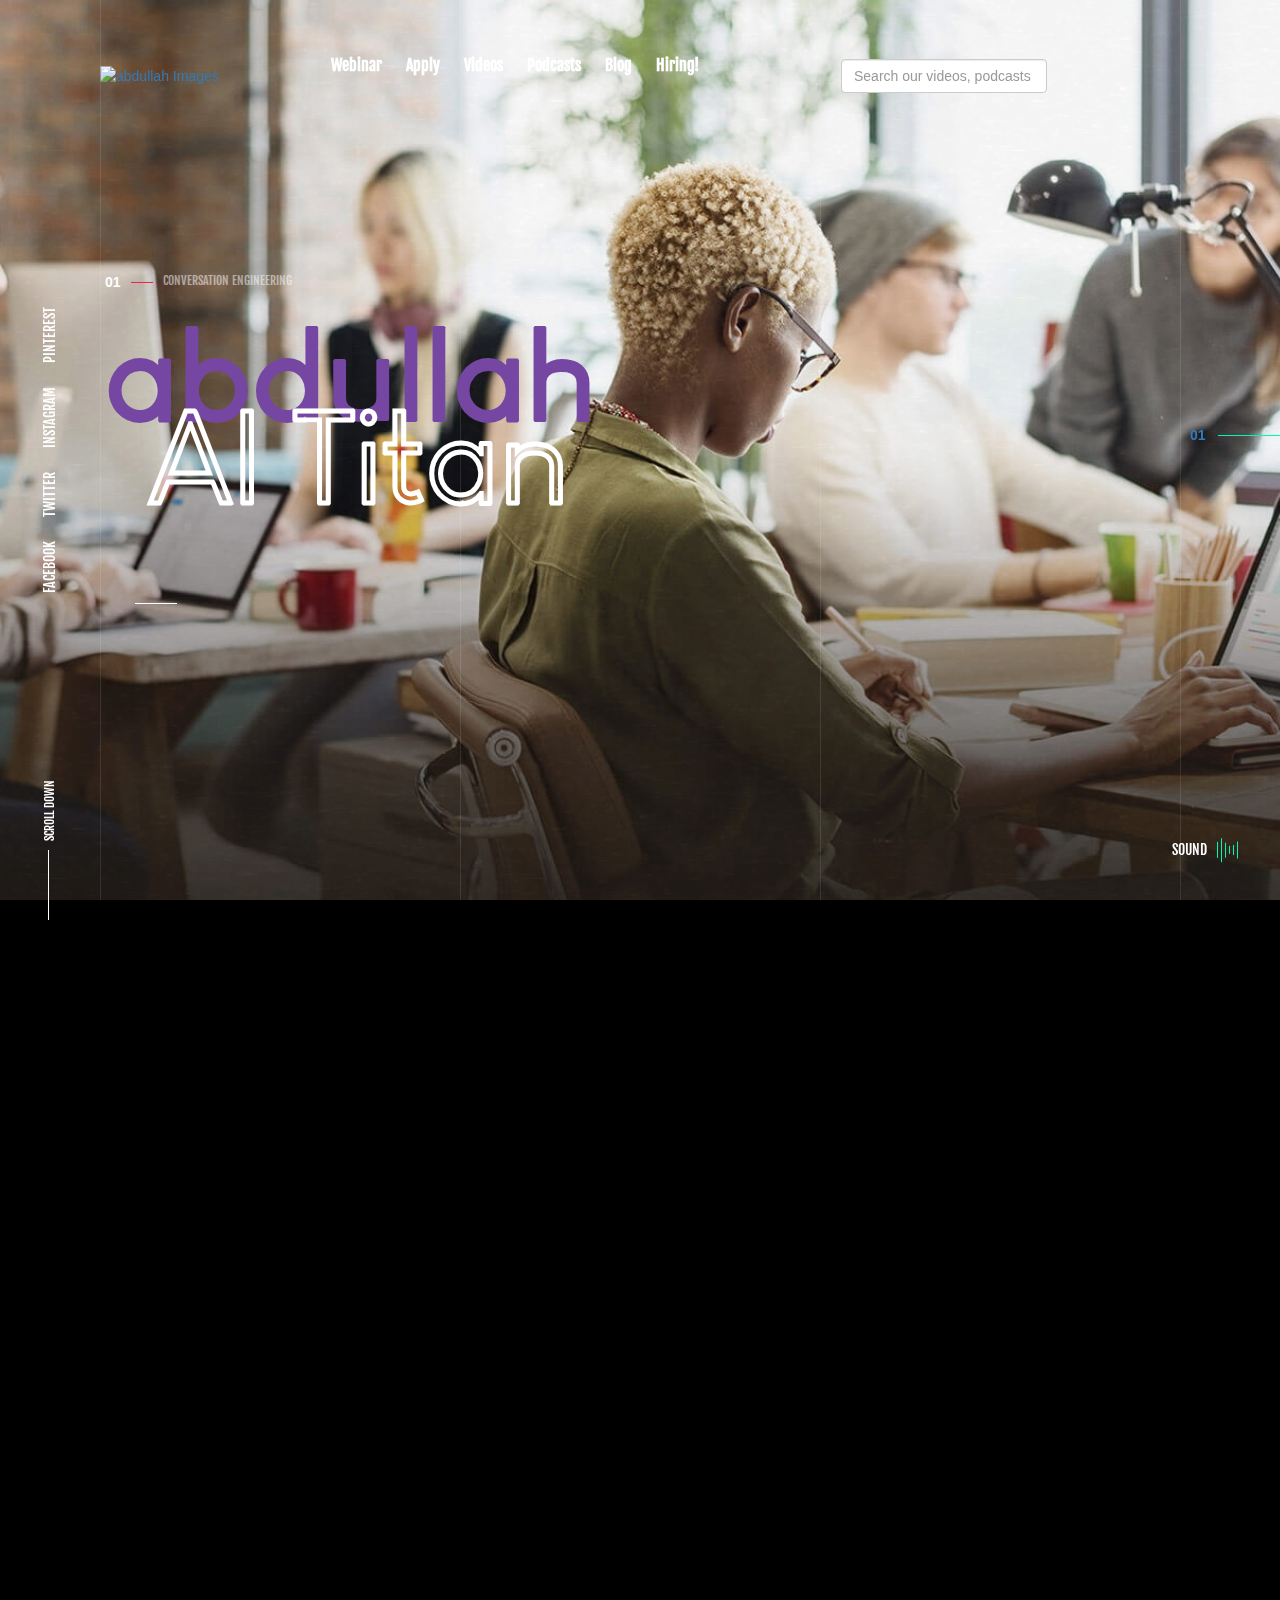
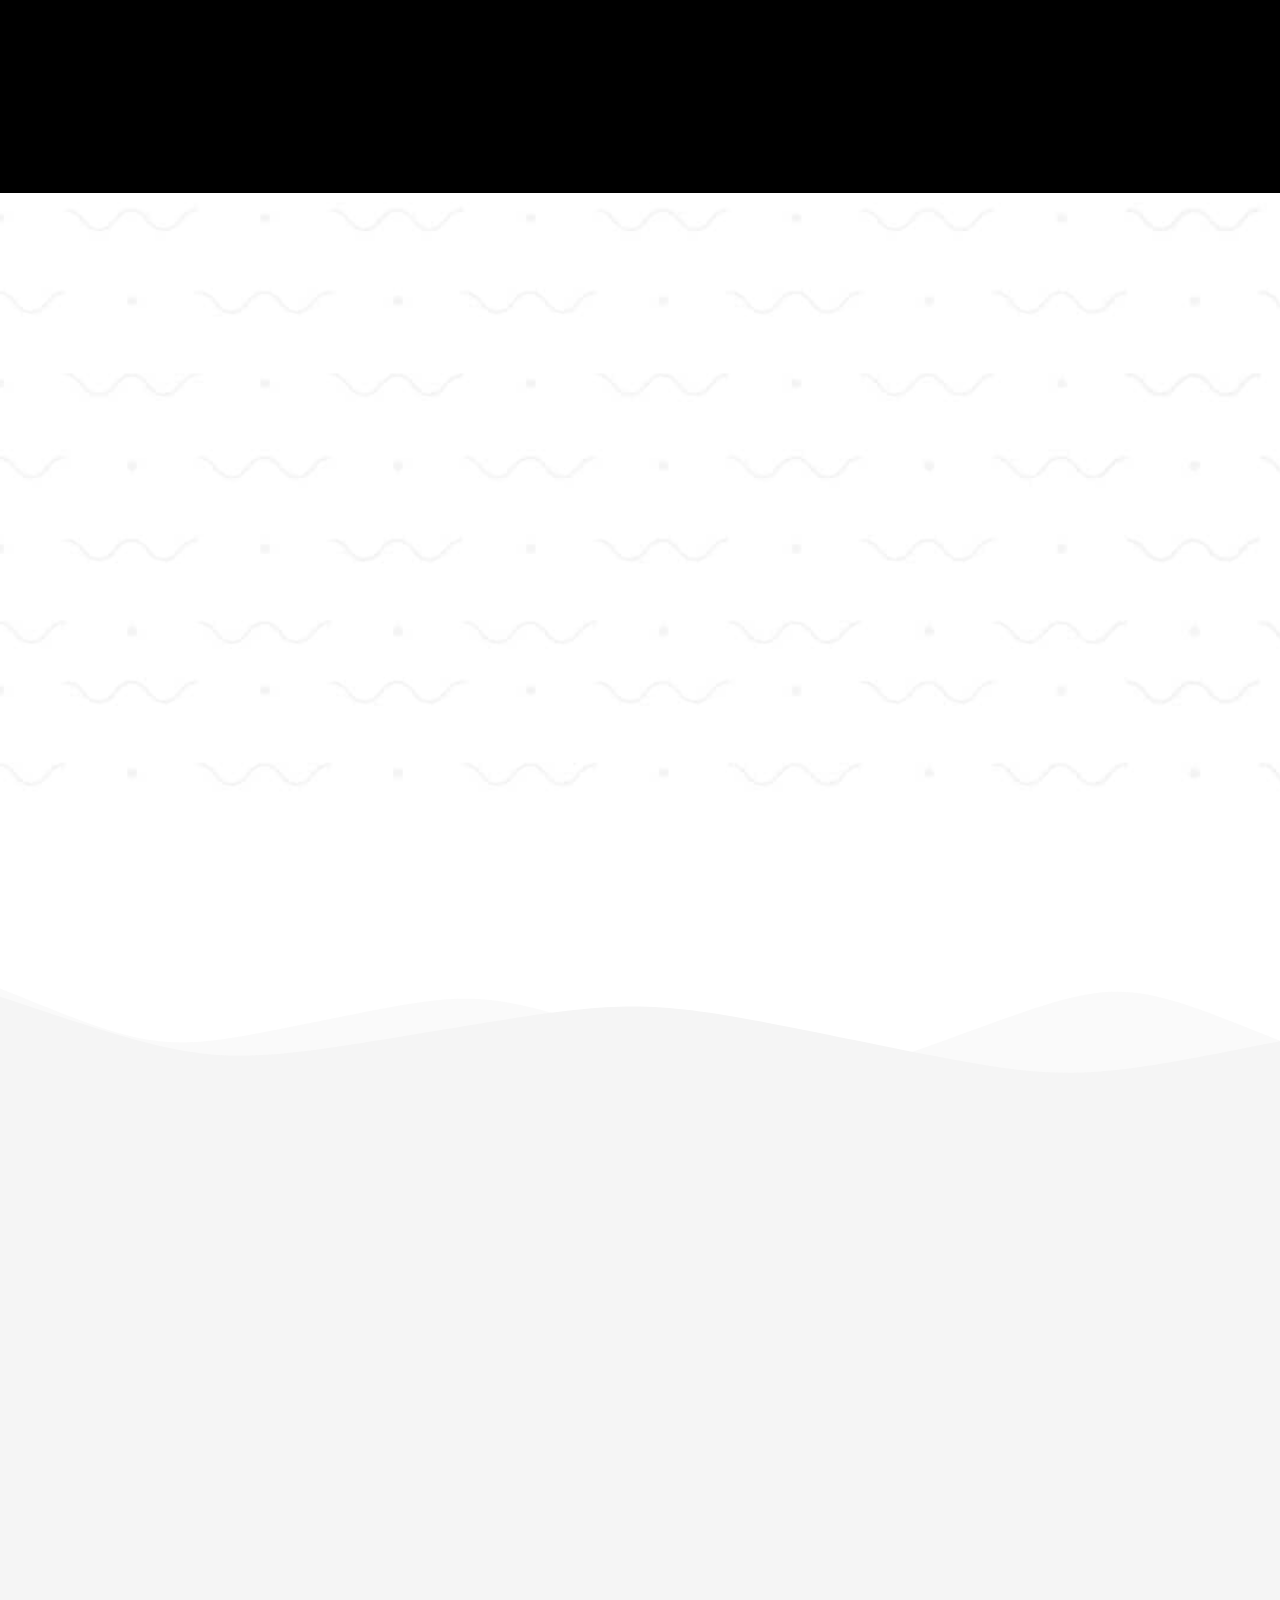
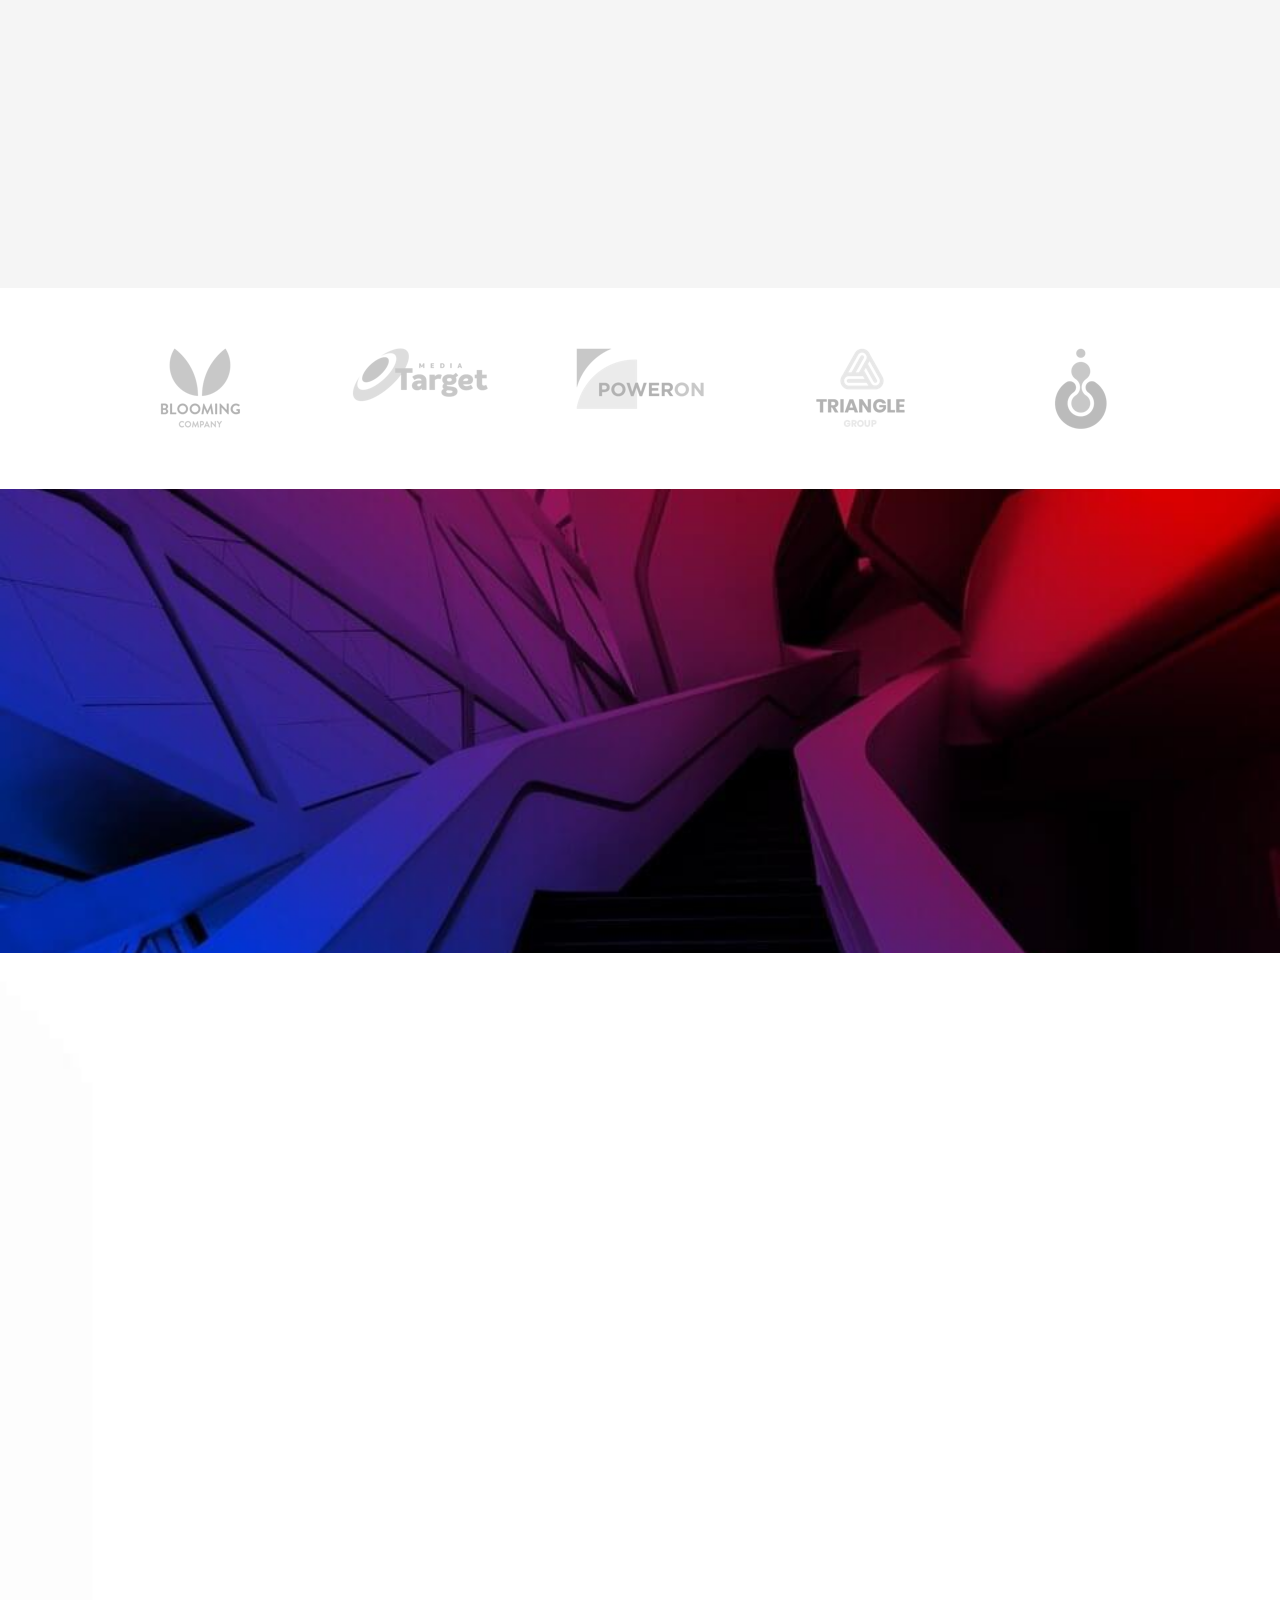
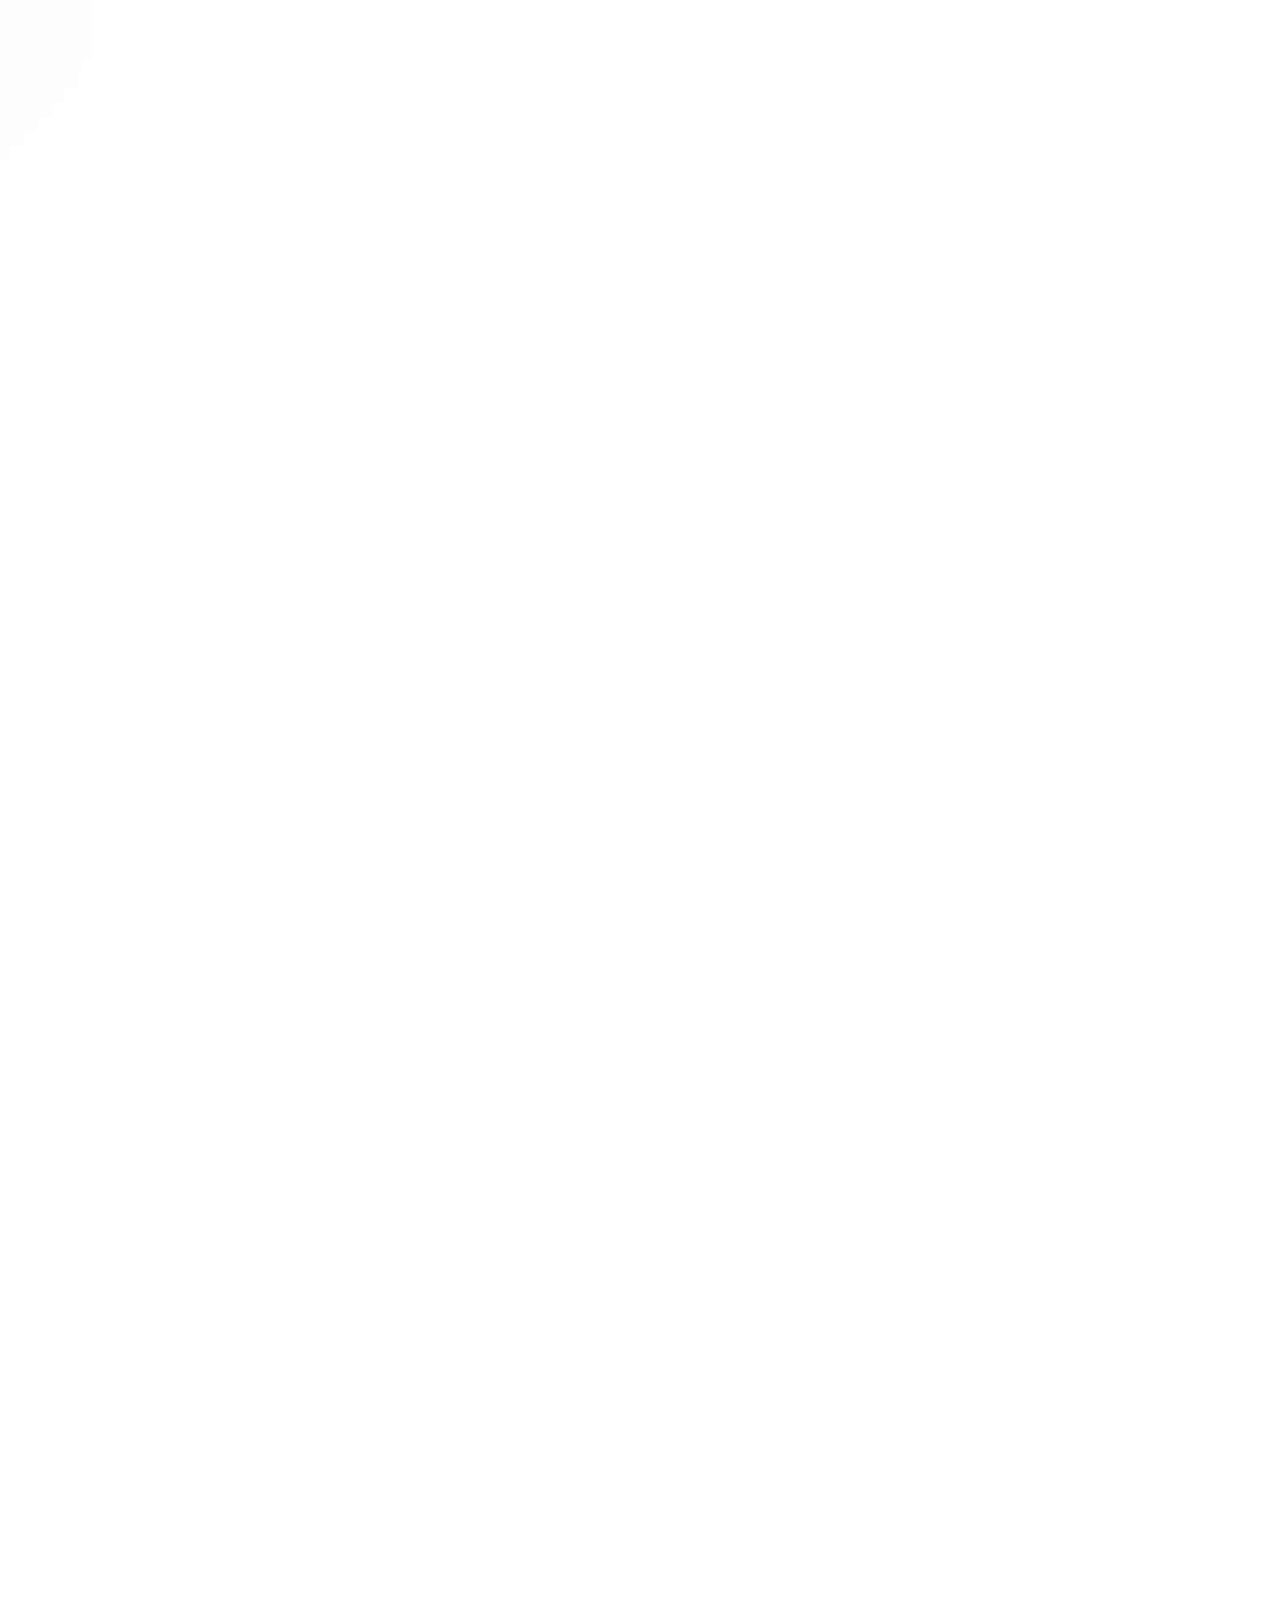
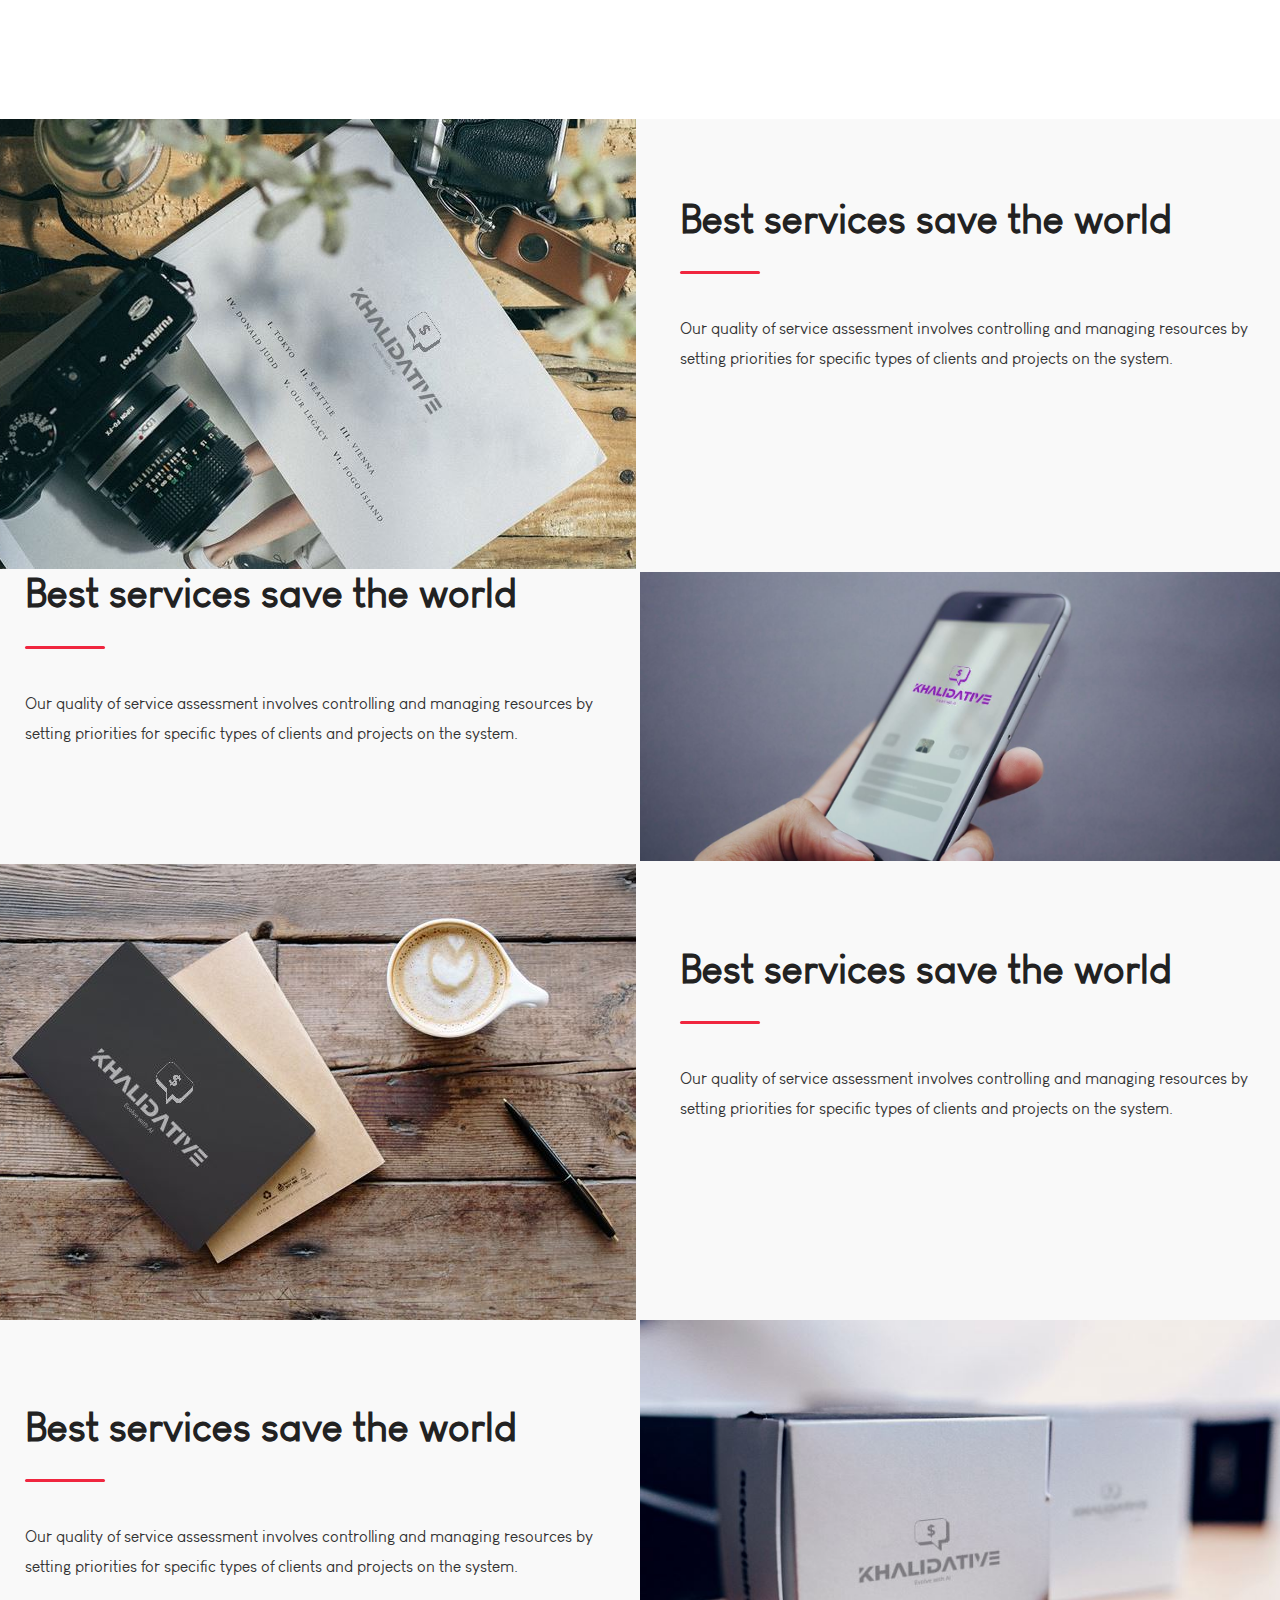
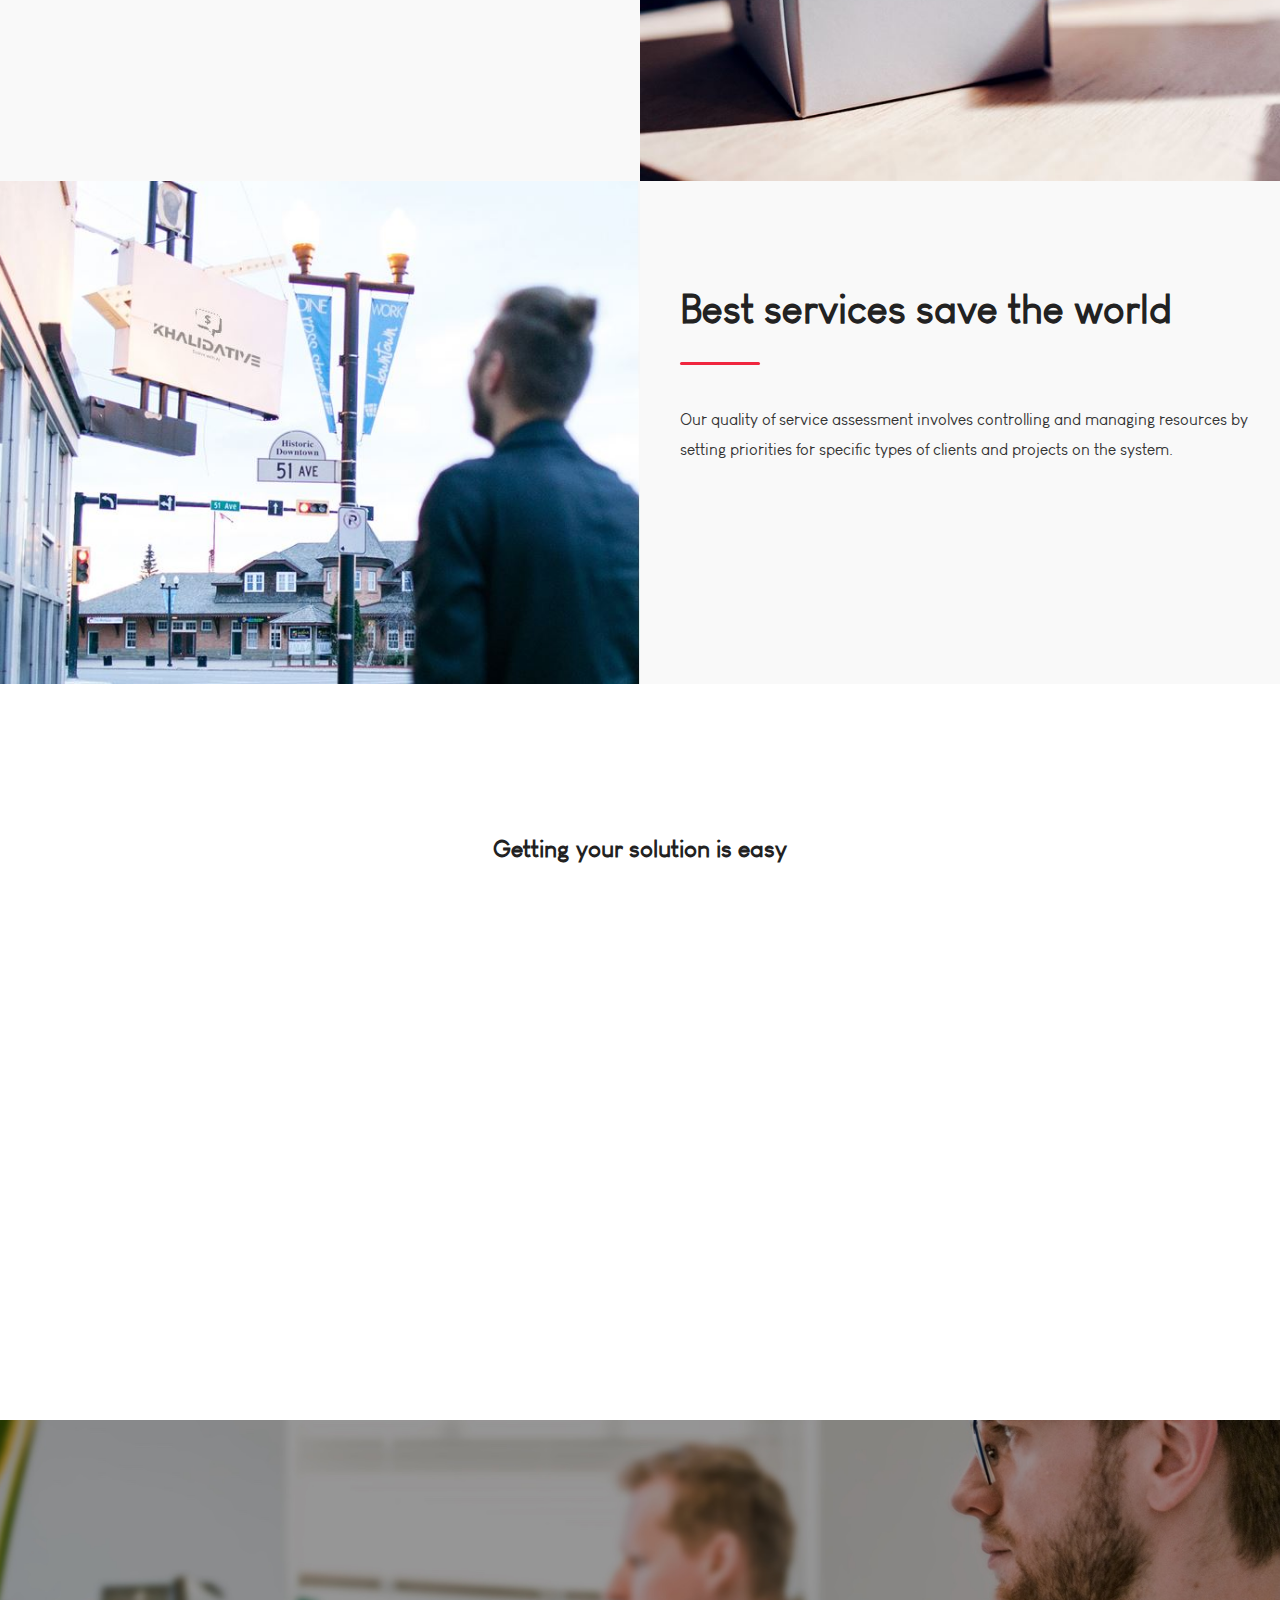
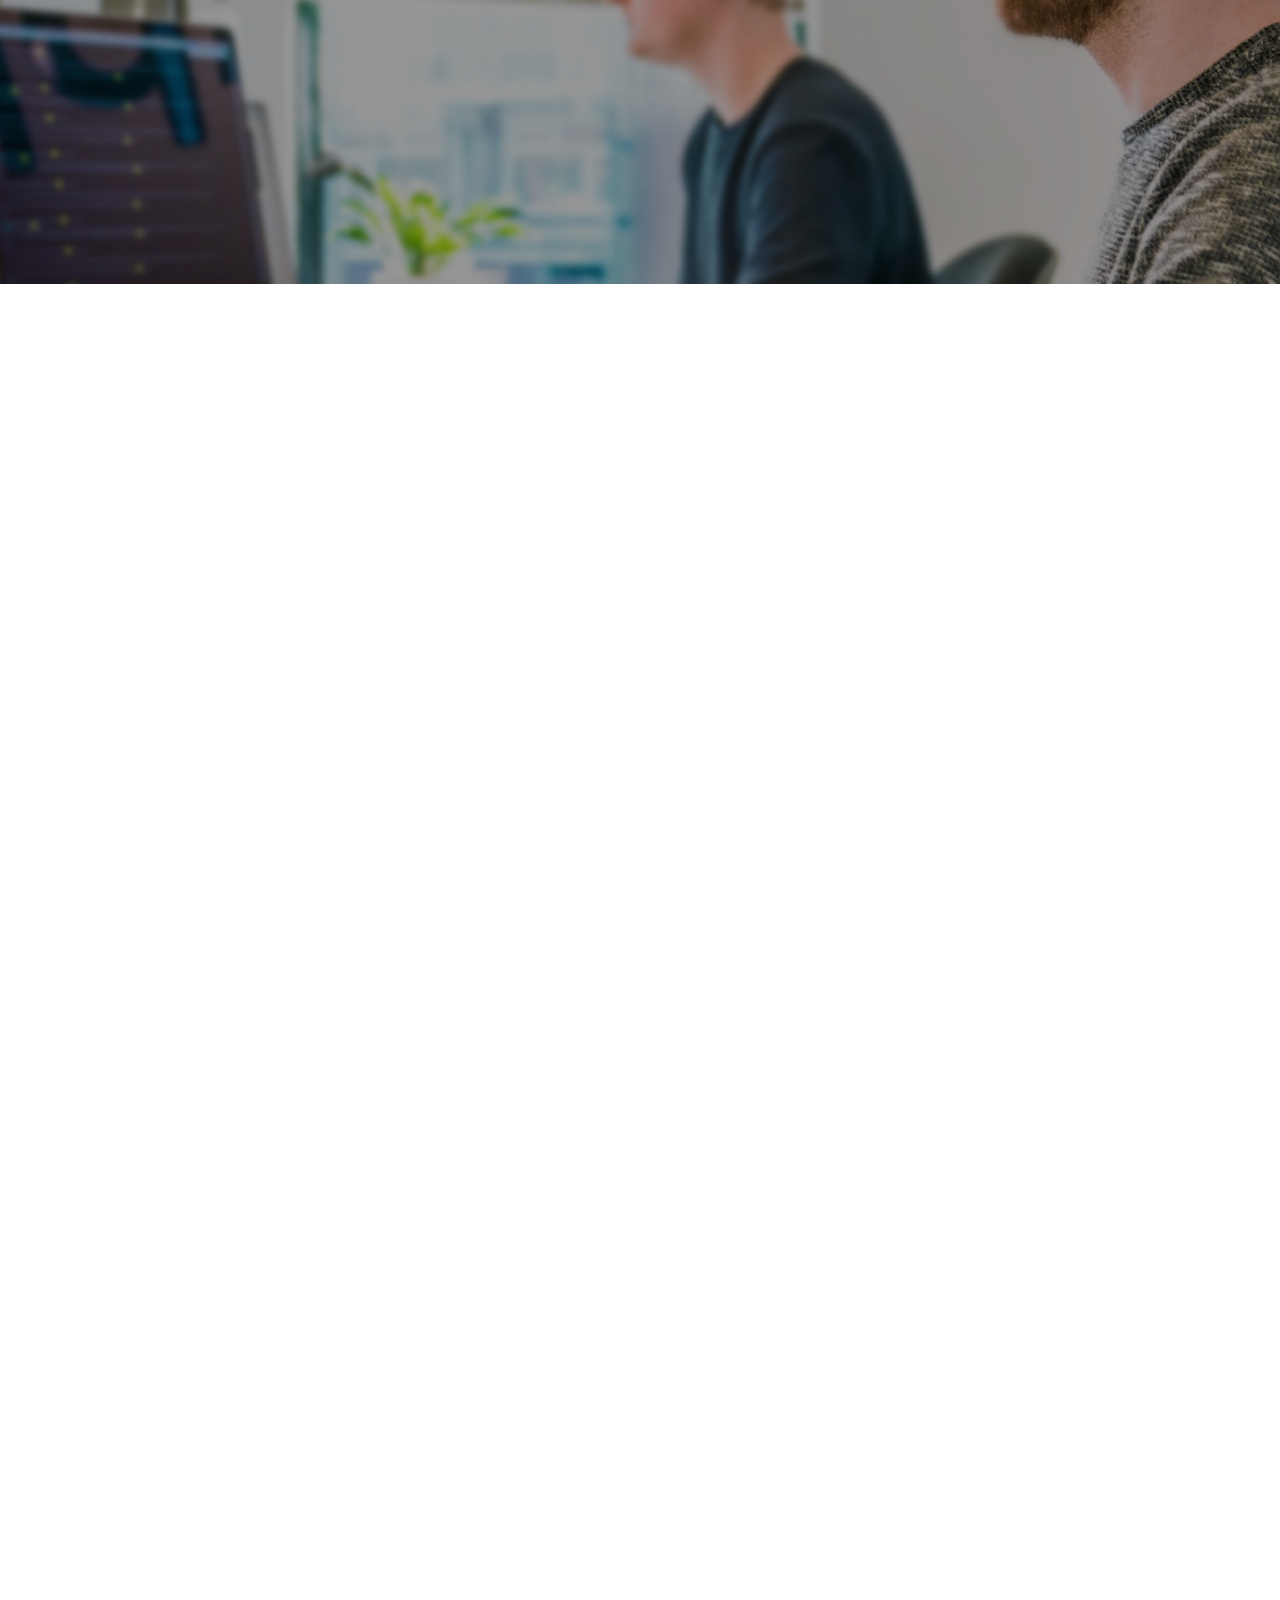
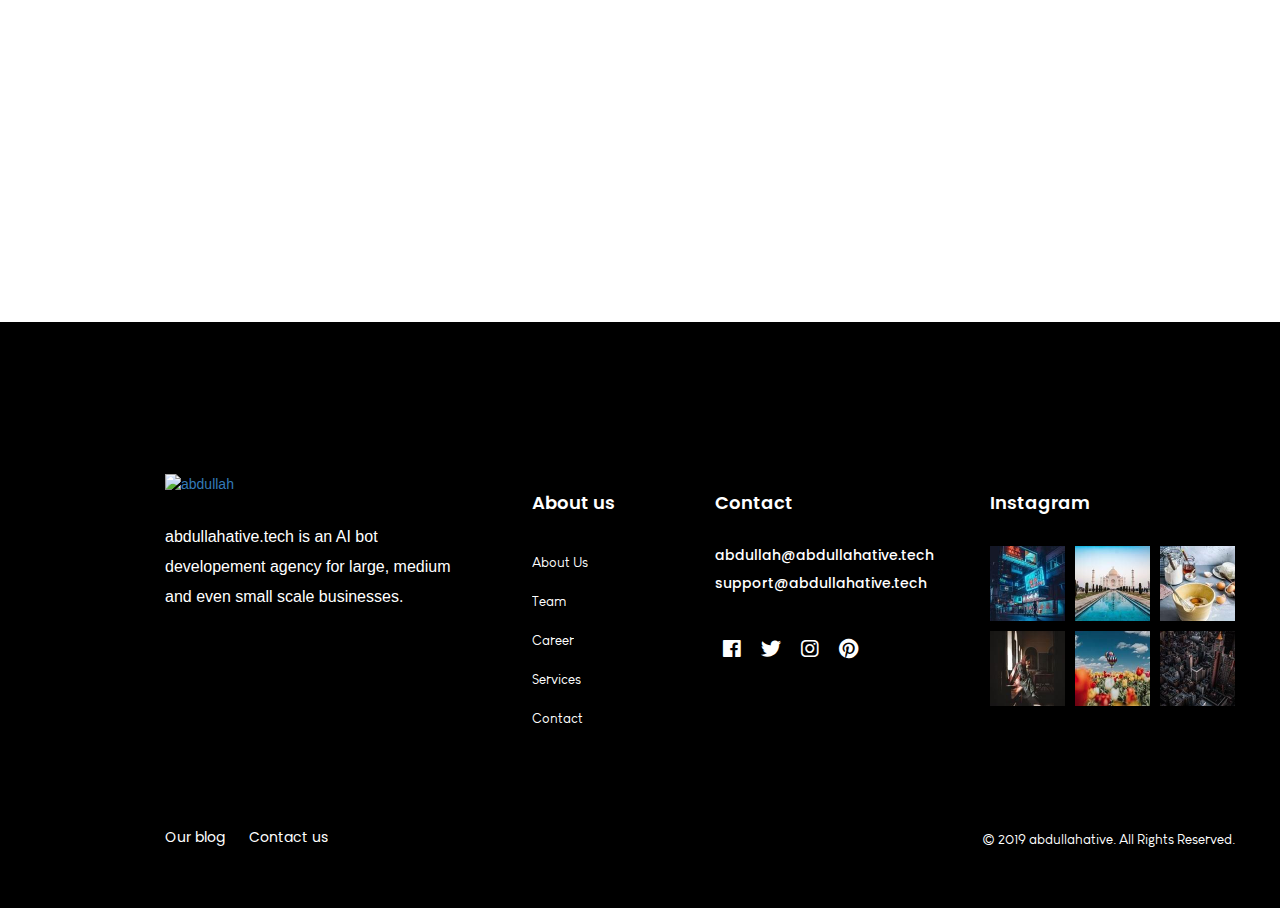
==== index.html @ 9401fe50 "initial push" ====
<!doctype html>
<html class="no-js" lang="zxx">

<head>
    <meta charset="utf-8">
    <meta http-equiv="x-ua-compatible" content="ie=edge">
    <title>abdullah | The AI Titan</title>
    <meta name="description" content="abdullah | The AI Titan">
    <meta name="viewport" content="width=device-width, initial-scale=1, shrink-to-fit=no">

<meta name="viewport" content="width=device-width, initial-scale=1, shrink-to-fit=no">
<meta name="format-detection" content="telephone=no">
<meta name="theme-color" content="#7647a2"/>
<meta name="HandheldFriendly" content="true" />
<meta name="author" content="abdullah">
<meta name="keywords" content="abdullahative, abdullahative.tech, tech, abdullah, abdullah mohamed, mohamed abdullah, chatbot, chat, bot, chatbot, AI, facebook messenger, messenger, works, showcase, portfolio, highlight, projects, modern, agency, digital">

<!-- SOCIAL MEDIA META -->
<meta property="og:description" content="abdullah | The AI Titan">
<meta property="og:image" content="../../www.abdullahative.tech/img/icons/.jpg">
<meta property="og:site_name" content="abdullahative">
<meta property="og:title" content="abdullahative">
<meta property="og:type" content="website">
<meta property="og:url" content="https://www.abdullahative.tech/index">

<!-- TWITTER META -->
<meta name="twitter:card" content="summary">
<meta name="twitter:site" content="@abdullahativeTECH">
<meta name="twitter:creator" content="@abdullahativeTECH">
<meta name="twitter:title" content="abdullahativeTECH">
<meta name="twitter:description" content="abdullah | The AI Titan">
<meta name="twitter:image" content="../../www.abdullahative.tech/img/icons/logo.jpg">


    <!-- Favicon -->
    <link rel="shortcut icon" href="img/favicon.ico" type="image/x-icon">
    <link rel="apple-touch-icon" href="img/icon.png">


    <!-- Plugins -->
    <link rel="stylesheet" href="css/bootstrap.min.css">
    <link rel="stylesheet" href="css/revoulation.css">
    <link rel="stylesheet" href="css/plugins.css">

    <!-- Style Css -->
    <link rel="stylesheet" href="style.css">

    <!-- brab CSS FILES -->
    <link rel="stylesheet" href="assets_b/css/swiper.min.css">
    <link rel="stylesheet" href="assets_b/css/bootstrap.min.css">
    <link rel="stylesheet" href="assets_b/css/style.css">

    <!-- Custom Styles -->
    <link rel="stylesheet" href="css/custom.css">


    <link rel="stylesheet" href="https://maxcdn.bootstrapcdn.com/bootstrap/3.3.5/css/bootstrap.min.css">
    <style>
      .algolia-autocomplete {
        width: 100%;
      }
      .algolia-autocomplete .aa-input, .algolia-autocomplete .aa-hint {
        width: 100%;
      }
      .algolia-autocomplete .aa-hint {
        color: #999;
      }
      .algolia-autocomplete .aa-dropdown-menu {
        width: 100%;
        background-color: #fff;
        border: 1px solid #999;
        border-top: none;
      }
      .algolia-autocomplete .aa-dropdown-menu .aa-suggestion {
        cursor: pointer;
        padding: 5px 4px;
      }
      .algolia-autocomplete .aa-dropdown-menu .aa-suggestion.aa-cursor {
        background-color: #B2D7FF;
      }
      .algolia-autocomplete .aa-dropdown-menu .aa-suggestion em {
        font-weight: bold;
        font-style: normal;
      }
    </style>



    <!-- Hotjar Tracking Code for www.abdullahative.tech -->
<script>
    (function(h,o,t,j,a,r){
        h.hj=h.hj||function(){(h.hj.q=h.hj.q||[]).push(arguments)};
        h._hjSettings={hjid:1574071,hjsv:6};
        a=o.getElementsByTagName('head')[0];
        r=o.createElement('script');r.async=1;
        r.src=t+h._hjSettings.hjid+j+h._hjSettings.hjsv;
        a.appendChild(r);
    })(window,document,'https://static.hotjar.com/c/hotjar-','.js?sv=');
</script>
<!-- Start of Async ProveSource Code --><script>!function(o,i){window.provesrc&&window.console&&console.error&&console.error("ProveSource is included twice in this page."),provesrc=window.provesrc={dq:[],display:function(o,i){this.dq.push({n:o,g:i})}},o._provesrcAsyncInit=function(){provesrc.init({apiKey:"eyJhbGciOiJIUzI1NiIsInR5cCI6IkpXVCJ9.eyJhY2NvdW50SWQiOiI1ZGNmYzhiOGE0ZjdhZjMyYjc4NWViOWIiLCJpYXQiOjE1NzM4OTg0MjR9.JYXn0EoH3TKWwBCKSjVxBrHHjdSQNdpdtG1ptXSeEy4",v:"0.0.3"})};var r=i.createElement("script");r.type="text/javascript",r.async=!0,r["ch"+"ar"+"set"]="UTF-8",r.src="https://cdn.provesrc.com/provesrc.js";var e=i.getElementsByTagName("script")[0];e.parentNode.insertBefore(r,e)}(window,document);</script><!-- End of Async ProveSource Code -->

<script type="text/javascript" src="https://cdn.weglot.com/weglot.min.js"></script>
<script>
    Weglot.initialize({
        api_key: 'wg_e1dce128e0594bcd7edf800dcff63fc95'
    });
</script>

</head>

<body class="template-color-1 template-font-2">
    <!--[if lte IE 9]>
    <p class="browserupgrade">You are using an <strong>outdated</strong> browser. Please <a href="https://browsehappy.com/">upgrade your browser</a> to improve your experience and security.</p>
  <![endif]-->

    <!-- Add your site or application content here -->
   <!-- Load Facebook SDK for JavaScript -->
   <div id="fb-root"></div>
   <script>
     window.fbAsyncInit = function() {
       FB.init({
         xfbml            : true,
         version          : 'v4.0'
       });
     };

     (function(d, s, id) {
     var js, fjs = d.getElementsByTagName(s)[0];
     if (d.getElementById(id)) return;
     js = d.createElement(s); js.id = id;
     js.src = 'https://connect.facebook.net/en_US/sdk/xfbml.customerchat.js';
     fjs.parentNode.insertBefore(js, fjs);
   }(document, 'script', 'facebook-jssdk'));</script>

   <!-- Your customer chat code -->
   <div class="fb-customerchat"
     attribution=setup_tool
     page_id="107133470708326"
theme_color="#7646ff"
logged_in_greeting="Are you looking at me?"
logged_out_greeting="Are you looking at me?">
   </div>





    <div class="transition-overlay">
        <div class="layer"></div>
        <div class="layer"></div>
        <div class="layer"></div>
        <div class="layer"></div>
</div>
      <!-- end transition-overlay -->

      <!-- <audio autoplay loop>
        <source src="assets_b/audio/audio.mp3" type="audio/mpeg">
    </audio>  -->



      <div  id="hamburger-menu"> </div>

      <header class="br_header header-default header-transparent pt--15 light-logo--version haeder-fixed-width headroom--sticky header-mega-menu clearfix">
        <div class="container-fluid">
            <div class="row">
                <div class="col-12">
                    <div class="header__wrapper mr--0">
                        <!-- Header Left -->
                        <div class="header-left flex-20">
                            <div class="logo">
                                <a href="index.html">
                                    <img src="img/logo/logo2" alt="abdullah Images">
                                </a>
                            </div>
                        </div>

                        <!-- Mainmenu Wrap -->
                        <div class="header-flex-right flex-80">
                            <div class="mainmenu-wrapper have-not-flex d-none d-lg-block">
                                <nav class="page_nav">
                                    <ul class="mainmenu">

                                        <li class="lavel-1  slide--megamenu"><a href="#"><span>Webinar</span></a>
                                        </li>

                                        <li class="lavel-1  slide-dropdown"><a href="https://abdullah929415.typeform.com/to/IvYqsD"><span>Apply</span></a>
                                        </li>

                                        <li class="lavel-1  slide--megamenu"><a href="#"><span>Videos</span></a>
                                        </li>

                                        <li class="lavel-1  slide--megamenu"><a href="https://blog.abdullahative.tech"><span>Podcasts</span></a>
                                        </li>

                                        <li class="lavel-1  slide--megamenu"><a href="https://blog.abdullahative.tech"><span>Blog</span></a>
                                        </li>

                                        <li class="lavel-1  slide--megamenu"><a href="http://abdullahative.team"><span>Hiring!</span></a>
                                        </li>

                                    </ul>
                                </nav>
                            </div>

                        </div>
                        <div class="container">
                            <div class="row">
                              <div class="col-sm-6 col-sm-offset-3">
                                <form action="#" class="form">
                                  <input class="form-control" id="search-input" name="contacts" type="text" placeholder='Search our videos, podcasts and blogs' />
                                </form>
                              </div>
                            </div>
                          </div>

                          <script src="https://cdn.jsdelivr.net/algoliasearch/3/algoliasearch.min.js"></script>
                          <script src="https://cdn.jsdelivr.net/autocomplete.js/0/autocomplete.min.js"></script>
                          <script>
                            var client = algoliasearch('9LQPDPETI5', '8af0f565e12dbb883d5c5b8eb6ed1a2a');
                            var index = client.initIndex('blog_NAME');
                            autocomplete('#search-input', { hint: false }, [
                              {
                                source: autocomplete.sources.hits(index, { hitsPerPage: 10 }),
                                displayKey: 'name',
                                templates: {
                                  suggestion: function(suggestion) {
                                    return suggestion._highlightResult.post_title.value;
                                  }
                                }
                              }
                            ]).on('autocomplete:selected', function(event, suggestion, dataset, context) {

                        // Change the page, for example, on other events
                        window.location.assign(suggestion.url);
                      });
                          </script>

                    <!-- Start Hamberger -->
                    <!-- <div class="manu-hamber popup-mobile-click d-block d-lg-none light-version d-block d-xl-none">
                        <div>
                            <i></i>
                        </div>
                    </div> -->
                    <!-- End Hamberger -->
                    </div>
                </div>
            </div>

        </div>
    </header>


      <header class="header">

        <aside class="left-side">
          <ul>
            <li><a href="https://www.facebook.com/abdullabahaudeen/">FACEBOOK</a></li>
            <li><a href="https://twitter.com/abdullahativeTECH/">TWITTER</a></li>
            <li><a href="https://www.instagram.com/a_bdullah_official_/">INSTAGRAM</a></li>
            <li><a href="https://pinterest.com/abdullahativeTECH/">PINTEREST</a></li>
          </ul>
        </aside>
        <!-- end left-side -->
        <div class="scroll-down"><small>SCROLL DOWN</small><span></span></div>
        <!-- end scroll-down -->
        <div class="sound"> <span> SOUND </span>
          <div class="equalizer">
            <div class="holder"> <span></span> <span></span> <span></span> <span></span><span></span><span></span> </div>

          </div>
        </div>
        <div class="swiper-slider">
          <div class="swiper-wrapper">
            <div class="swiper-slide" data-tilt data-tilt-max="5" data-tilt-speed="500" data-tilt-perspective="1500">
              <div class="slide-inner bg-image" data-background="img/revoulation/slider-home-business-slide-01-bg.jpg">
                <div class="container">
                  <div class="tagline"><span>01</span>
                    <h6>Conversation Engineering</h6>
                  </div>
                  <!-- end tagline -->
                  <h1>abdullah<br>
                    <span>AI Titan</span></h1>
                  <div class="slide-btn"> <a href="#">
                    <div class="lines"> <span></span> <span></span> </div>
                    <!-- end lines -->
                    <svg version="1.1" xmlns="http://www.w3.org/2000/svg" xmlns:xlink="http://www.w3.org/1999/xlink" x="0px" y="0px"
               viewBox="0 0 104 104" enable-background="new 0 0 104 104" xml:space="preserve">
                      <circle class="video-play-circle" fill="none" stroke="#fff" stroke-width="2" stroke-miterlimit="1" cx="52" cy="52" r="50"/>
                    </svg>

                  <!-- end slide-btn -->
                </div>
                <!-- end container -->
              </div>
              <!-- end slide-inner -->
            </div>
            <!-- end swiper-slide -->
            <div class="swiper-slide" data-tilt data-tilt-max="5" data-tilt-speed="500" data-tilt-perspective="1500">
              <div class="slide-inner bg-image" data-background="img/revoulation/slider-business-slide-02-bg.jpg">
                <div class="container">
                  <div class="tagline"><span>02</span>
                    <h6>Conversation Automation</h6>
                  </div>
                  <!-- end tagline -->
                  <h1>abdullah<br>
                    <span>AI Titan</span></h1>
                  <div class="slide-btn"> <a href="#">
                    <div class="lines"> <span></span> <span></span> </div>
                    <!-- end lines -->
                    <svg version="1.1" xmlns="http://www.w3.org/2000/svg" xmlns:xlink="http://www.w3.org/1999/xlink" x="0px" y="0px"
               viewBox="0 0 104 104" enable-background="new 0 0 104 104" xml:space="preserve">
                      <circle class="video-play-circle" fill="none" stroke="#fff" stroke-width="2" stroke-miterlimit="1" cx="52" cy="52" r="50"/>
                    </svg>
                    <b></b> </a> </div>
                  <!-- end slide-btn -->
                </div>
                <!-- end container -->
              </div>
              <!-- end slide-inner -->
            </div>
            <!-- end swiper-slide -->
            <div class="swiper-slide" data-tilt data-tilt-max="5" data-tilt-speed="500" data-tilt-perspective="1500">
              <div class="slide-inner bg-image" data-background="img/revoulation/slider-business-slide-03-bg.jpg">
                <div class="container">
                  <div class="tagline"><span>03</span>
                    <h6>Live Automated chats</h6>
                  </div>
                  <!-- end tagline -->
                  <h1>abdullah<br>
                    <span>AI Titan</span></h1>
                  <div class="slide-btn"> <a href="#">
                    <div class="lines"> <span></span> <span></span> </div>
                    <!-- end lines -->
                    <svg version="1.1" xmlns="http://www.w3.org/2000/svg" xmlns:xlink="http://www.w3.org/1999/xlink" x="0px" y="0px"
               viewBox="0 0 104 104" enable-background="new 0 0 104 104" xml:space="preserve">
                      <circle class="video-play-circle" fill="none" stroke="#fff" stroke-width="2" stroke-miterlimit="1" cx="52" cy="52" r="50"/>
                    </svg>

                  <!-- end slide-btn -->
                </div>
                <!-- end container -->
              </div>
              <!-- end slide-inner -->
            </div>
            <!-- end swiper-slide -->
          </div>
          <!-- end swiper-wrapper -->
          <div class="swiper-pagination"></div>
          <!-- end swiper-pagination -->
          <div class="swiper-fraction"></div>
          <!-- end swiper-fraction -->
        </div>
        <!-- end swiper-slider -->
      </header>
      <!-- end header -->



        <!-- Page Conttent -->
        <main class="page-content">
            <!-- Start Home Service Area -->
            <div class="home-service-area bg_color--18 pt_sm--80 pt_md--80">
                <div class="container">
                    <div class="row align-items-end">
                        <div class="col-lg-4 col-md-6 col-12">
                            <div class="service-thumbnail space_dec--110 space_dec--none wow move-up">
                                <img class="w-100" src="img/danlok.png" alt="Multipurpose">
                            </div>
                        </div>
                        <div class="col-lg-6 offset-lg-1 col-md-6 col-12 mt_sm--40">
                            <div class="home-service-inner">
                                <div class="content">
                                    <h3 class="heading heading-h3 text-white wow move-up">Dan lok</h3>
                                    <h6 class="heading heading-h3 text-white wow move-up">Millionaire mentor, serial entrepreneur, Ted-ex speaker</h6>
                                    <div class="desc mt--20 wow move-up">
                                        <p class="bk_pra font-18 line-height-1-87 text-white">"With the rise in chatbots and AI-led applications
                                            and assistants, we as consumers are experiencing a level of
                                            service never experienced before.It’s a convenience for both consumers and businesses as a way to provide
                                            around-the-clock engagement on websites or applications." </p>
                                    </div>
                                    <div class="home-service-btn mt--60 wow move-up">
                                        <a class="brook-btn bk-btn-theme btn-sd-size btn-rounded space-between" href="https://www.danlok.com">Visit Website</a>
                                    </div>
                                </div>
                            </div>
                        </div>
                    </div>
                </div>
            </div>

            <div class="home-service-area bg_color--18 pt_sm--80 pt_md--80">
                <div class="container">
                    <div class="row align-items-end">
                        <div class="col-lg-6 offset-lg-1 col-md-6 col-12 mt_sm--40">
                            <div class="home-service-inner">
                                <div class="content">
                                    <h3 class="heading heading-h3 text-white wow move-up">Neil Patel</h3>
                                    <h6 class="heading heading-h3 text-white wow move-up">co-founder of Crazy Egg, Hello Bar and KISSmetrics</h6>
                                    <div class="desc mt--20 wow move-up">
                                        <p class="bk_pra font-18 line-height-1-87 text-white">"People are responding to Facebook Messenger messages in record-high numbers. I know for a fact that you can get 88% open rates on your Facebook Messenger bot campaigns.
                                            .I’ve seen the proof, and I’m a believer"</p>
                                    </div>
                                    <div class="home-service-btn mt--60 wow move-up">
                                        <a class="brook-btn bk-btn-theme btn-sd-size btn-rounded space-between" href="https://www.neilpatel.com">Visit Website</a>
                                    </div>
                                </div>
                            </div>
                        </div>
                        <div class="col-lg-4 col-md-6 col-12">
                            <div class="service-thumbnail space_dec--110 space_dec--none wow move-up">
                                <img class="w-100" src="img/neilpatel.png" alt="Multipurpose">
                            </div>
                        </div>
                    </div>
                </div>
            </div>
            <!-- End Home Service Area -->
            <!-- Start Brand Area -->
            <!-- <div class="bk-brand-area bg_color--1 ptb--90 ptb-md--80 ptb-sm--80">
                <div class="container">
                    <div class="row align-items-center">
                        <div class="col-lg-5">
                            <div class="brand-inner">
                                <div class="brook-section-title text-left">
                                    <h2 class="heading heading-h3 font-large">Few of the many giants investing in chatbot tech</h2>
                                    <div class="bkseparator--25"></div>
                                    <div class="title-separator w--80 color-red"></div>
                                </div>
                            </div>
                        </div>
                        <div class="col-lg-6 offset-lg-1 mt_sm--40 mt_md--40">
                            <div class="brand-wrapper">
                                <div class="brand__list brand-default brand-style--2 no-border">

                                    <div class="brand move-up wow" data-wow-delay=".13s"><a href="#"><img src="img/microsoft.png"
                                                alt=" image"></a> </div>
                                    <div class="brand move-up wow" data-wow-delay="0.16s"><a href="#"><img src="img/google.png"
                                                alt="logo image"></a> </div>
                                    <div class="brand move-up wow" data-wow-delay="0.19s"><a href="#"><img src="img/amazon.png"
                                                alt="logo image"></a> </div>
                                    <div class="brand move-up wow" data-wow-delay="0.22s"><a href="#"><img src="img/ibm.png"
                                                alt="logo image"></a> </div>
                                    <div class="brand move-up wow" data-wow-delay="0.19s"><a href="#"><img src="img/facebook.png"
                                                alt="logo image"></a> </div>
                                    <div class="brand move-up wow" data-wow-delay="0.22s"><a href="#"><img src="img/slack.png"
                                                alt="logo image"></a> </div>
                                </div>
                            </div>
                        </div>
                    </div>
                </div>
            </div> -->
            <!-- End Brand Area -->
            <!-- Start CounterUp Area -->
            <div class="bk-number-speaks section-ptb-xl bg_image--3">
                <div class="container">
                    <div class="row">

                        <div class="col-lg-6 col-xl-6 col-md-12 col-sm-12 col-12">
                            <div class="number-speaks">
                                <div class="content wow move-up">
                                    <h3 class="theme-color">NUMBERS SPEAK</h3>
                                    <h2>No marketing channel compares  to <br><span class="secondary-color">facebook messenger.</span></h2>

                                </div>
                            </div>
                        </div>

                        <div class="col-lg-6 col-xl-6 col-md-12 col-sm-12 col-12 mt_md--40 mt_sm--40">
                            <div class="speakers-number-wrap">

                                <!-- Start Single Count -->
                                <div class="number-wrap wow move-up">
                                    <span class="count theme-color">154</span>
                                    <div class="content">
                                        <h6>percent increase in engagement</h6>
                                    </div>
                                </div>
                                <!-- End Single Count -->

                                <!-- Start Single Count -->
                                <div class="number-wrap mt--70 wow move-up">
                                    <span class="count theme-color">400</span>
                                    <div class="content">
                                        <h6>percent more leads</h6>
                                    </div>
                                </div>
                                <!-- End Single Count -->

                                <!-- Start Single Count -->
                                <div class="number-wrap mt--70 wow move-up">
                                    <span class="count theme-color">97</span>
                                    <div class="content">
                                        <h6>percent reduction in  facebook ad cpa</h6>
                                    </div>
                                </div>
                                <!-- End Single Count -->
                            </div>
                        </div>
                    </div>
                </div>
            </div>
            <!-- End CounterUp Area -->

            <!-- Start Testimonial Area -->
            <div class="bk-testimonial-area section-ptb-xl bg_color--1 poss_relative pt_sm--0">
                <div class="wavify-wrapper">
                    <svg width="100%" height="100%" version="1.1" xmlns="http://www.w3.org/2000/svg" class="wavify-item"
                        data-wavify-height="140" data-wavify-background="rgba(245,245,245,0.5)" data-wavify-amplitude="80"
                        data-wavify-bones="4">
                        <path d="M 0 141.71042689406383 C 237.875 148.50471572578806 237.875 148.50471572578806 475.75 145.107571309926 C 713.625 141.71042689406383 713.625 141.71042689406383 951.5 165.82491752026056 C 1189.375 189.9394081464571 1189.375 189.9394081464571 1427.25 193.5786122514483 C 1665.125 197.21781635643944 1665.125 197.21781635643944 1903 165.82491752026056 L 1903 7389 L 0 7389 Z"
                            fill="rgba(245,245,245,0.5)"></path>
                    </svg>

                    <svg width="100%" height="100%" version="1.1" xmlns="http://www.w3.org/2000/svg" class="wavify-item"
                        data-wavify-height="140" data-wavify-background="#f5f5f5" data-wavify-amplitude="80"
                        data-wavify-bones="3">
                        <path d="M 0 147.22020568980648 C 317.16666666666663 183.65559797623268 317.16666666666663 183.65559797623268 634.3333333333333 165.43790183301957 C 951.4999999999999 147.22020568980648 951.4999999999999 147.22020568980648 1268.6666666666665 200.09089320557024 C 1585.833333333333 252.96158072133412 1585.833333333333 252.96158072133412 1903 183.26276877337258 L 1903 7389 L 0 7389 Z"
                            fill="#f5f5f5"></path>
                    </svg>
                </div>
                <div class="container section-pt-xl">
                    <div class="row">
                        <div class="col-lg-12">
                            <div class="section-title text-center wow move-up">
                                <h3 class="theme-color">Testimonials</h3>
                                <h2>Feedback from our clients.</h2>
                            </div>
                        </div>
                    </div>
                </div>
                <!-- Start Testimonial Wrapper -->
                <div class="testimonial-wrapper testimonial--horizontal testimonial--horizontal--active pagination-style-01 mt--80 wow move-up">


                    <div class="testimonial-container swiper-wrapper">
                        <!-- Start Single Testimonial -->
                        <div class="testimonial testimonial_style--1 swiper-slide">
                            <div class="content">
                                <p>“Theme is <span class="theme-color">@intuitive</span> to use. Even for a WordPress
                                    beginner like me, abdullahative
                                    offers all the functions and features with simple instructions”</p>
                                <div class="testimonial-info">
                                    <div class="post-thumbnail">
                                        <img src="img/testimonial/clint-1/clint-1.jpg" alt="clint image">
                                    </div>
                                    <div class="clint-info">
                                        <h6>Harley Mills</h6>
                                        <span>PR Officer</span>
                                    </div>
                                </div>
                                <div class="testimonial-quote">
                                    <span class="fa fa-quote-right"></span>
                                </div>
                            </div>
                        </div>
                        <!-- End Single Testimonial -->

                        <!-- Start Single Testimonial -->
                        <div class="testimonial testimonial_style--1 swiper-slide">
                            <div class="content">
                                <p>“I’m running a multi-area website so this multipurpose theme is just what I need.
                                    <span class="theme-color">@abdullahative</span>
                                    really has great concepts for creative agencies like ours.”</p>
                                <div class="testimonial-info">
                                    <div class="post-thumbnail">
                                        <img src="img/testimonial/clint-1/clint-2.jpg" alt="clint image">
                                    </div>
                                    <div class="clint-info">
                                        <h6>Np Nipa</h6>
                                        <span>PR Officer</span>
                                    </div>
                                </div>
                                <div class="testimonial-quote">
                                    <span class="fa fa-quote-right"></span>
                                </div>
                            </div>
                        </div>
                        <!-- End Single Testimonial -->

                        <!-- Start Single Testimonial -->
                        <div class="testimonial testimonial_style--1 swiper-slide">
                            <div class="content">
                                <p>“This is just the most powerful theme I’ve ever met. Love to talk with their staff
                                    about how to explore all
                                    the capabilities of the <span class="theme-color">@abdullahative theme.</span>”</p>
                                <div class="testimonial-info">
                                    <div class="post-thumbnail">
                                        <img src="img/testimonial/clint-1/clint-3.jpg" alt="clint image">
                                    </div>
                                    <div class="clint-info">
                                        <h6>Fatima Asrafy</h6>
                                        <span>PR Officer</span>
                                    </div>
                                </div>
                                <div class="testimonial-quote">
                                    <span class="fa fa-quote-right"></span>
                                </div>
                            </div>
                        </div>
                        <!-- End Single Testimonial -->

                        <!-- Start Single Testimonial -->
                        <div class="testimonial testimonial_style--1 swiper-slide">
                            <div class="content">
                                <p>““abdullahaitive’s support team was very <span class="theme-color">@professional</span> .
                                    They can help me with
                                    fast and accurate solutions to all kinds of issues. Five.”</p>
                                <div class="testimonial-info">
                                    <div class="post-thumbnail">
                                        <img src="img/testimonial/clint-1/clint-4.jpg" alt="clint image">
                                    </div>
                                    <div class="clint-info">
                                        <h6>Janes Jak</h6>
                                        <span>PR Officer</span>
                                    </div>
                                </div>
                                <div class="testimonial-quote">
                                    <span class="fa fa-quote-right"></span>
                                </div>
                            </div>
                        </div>
                        <!-- End Single Testimonial -->

                        <!-- Start Single Testimonial -->
                        <div class="testimonial testimonial_style--1 swiper-slide">
                            <div class="content">
                                <p>“Theme is <span class="theme-color">@intuitive</span> to use. Even for a WordPress
                                    beginner like me, abdullahaitve
                                    offers all the functions and features with simple instructions”</p>
                                <div class="testimonial-info">
                                    <div class="post-thumbnail">
                                        <img src="img/testimonial/clint-1/clint-5.jpg" alt="clint image">
                                    </div>
                                    <div class="clint-info">
                                        <h6>Henry Feyol</h6>
                                        <span>PR Officer</span>
                                    </div>
                                </div>
                                <div class="testimonial-quote">
                                    <span class="fa fa-quote-right"></span>
                                </div>
                            </div>
                        </div>
                        <!-- End Single Testimonial -->

                        <!-- Start Single Testimonial -->
                        <div class="testimonial testimonial_style--1 swiper-slide">
                            <div class="content">
                                <p>““The theme navigation is smooth and clean. Thanks to <span class="theme-color">@abdullahative
                                        theme</span>, my
                                    blogs now attracts thousands of audiences on a daily basis.”</p>
                                <div class="testimonial-info">
                                    <div class="post-thumbnail">
                                        <img src="img/testimonial/clint-1/clint-6.jpg" alt="clint image">
                                    </div>
                                    <div class="clint-info">
                                        <h6>Harley Mills</h6>
                                        <span>PR Officer</span>
                                    </div>
                                </div>
                                <div class="testimonial-quote">
                                    <span class="fa fa-quote-right"></span>
                                </div>
                            </div>
                        </div>
                        <!-- End Single Testimonial -->

                        <!-- Start Single Testimonial -->
                        <div class="testimonial testimonial_style--1 swiper-slide">
                            <div class="content">
                                <p>“Theme is <span class="theme-color">@intuitive</span> to use. Even for a WordPress
                                    beginner like me, abdullahative
                                    offers all the functions and features with simple instructions”</p>
                                <div class="testimonial-info">
                                    <div class="post-thumbnail">
                                        <img src="img/testimonial/clint-1/clint-7.jpg" alt="clint image">
                                    </div>
                                    <div class="clint-info">
                                        <h6>Harley Mills</h6>
                                        <span>PR Officer</span>
                                    </div>
                                </div>
                                <div class="testimonial-quote">
                                    <span class="fa fa-quote-right"></span>
                                </div>
                            </div>
                        </div>
                        <!-- End Single Testimonial -->

                        <!-- Start Single Testimonial -->
                        <div class="testimonial testimonial_style--1 swiper-slide">
                            <div class="content">
                                <p>“Theme is <span class="theme-color">@intuitive</span> to use. Even for a WordPress
                                    beginner like me, abdullahative
                                    offers all the functions and features with simple instructions”</p>
                                <div class="testimonial-info">
                                    <div class="post-thumbnail">
                                        <img src="img/testimonial/clint-1/clint-1.jpg" alt="clint image">
                                    </div>
                                    <div class="clint-info">
                                        <h6>Harley Mills</h6>
                                        <span>PR Officer</span>
                                    </div>
                                </div>
                                <div class="testimonial-quote">
                                    <span class="fa fa-quote-right"></span>
                                </div>
                            </div>
                        </div>
                        <!-- End Single Testimonial -->

                        <!-- Start Single Testimonial -->
                        <div class="testimonial testimonial_style--1 swiper-slide">
                            <div class="content">
                                <p>“Theme is <span class="theme-color">@intuitive</span> to use. Even for a WordPress
                                    beginner like me, abdullahative
                                    offers all the functions and features with simple instructions”</p>
                                <div class="testimonial-info">
                                    <div class="post-thumbnail">
                                        <img src="img/testimonial/clint-1/clint-1.jpg" alt="clint image">
                                    </div>
                                    <div class="clint-info">
                                        <h6>Harley Mills</h6>
                                        <span>PR Officer</span>
                                    </div>
                                </div>
                                <div class="testimonial-quote">
                                    <span class="fa fa-quote-right"></span>
                                </div>
                            </div>
                        </div>
                        <!-- End Single Testimonial -->

                    </div>
                    <!-- Add Pagination -->
                    <div class="swiper-pagination"></div>

                </div>
                <!-- End Testimonial Wrapper -->
            </div>
            <!-- End Testimonial Area -->

            <!-- Start Brand Area -->
            <div class="bk-brand-area bg_color--1 ptb--60">
                <div class="container">
                    <div class="row">
                        <div class="col-lg-12">
                            <div class="brand-wrapper">
                                <div class="brand__list brand-default brand-style--1">
                                    <div class="brook-element-carousel" data-slick-options='{
                                        "spaceBetween": 15,
                                        "slidesToShow": 5,
                                        "slidesToScroll": 1,
                                        "arrows": false,
                                        "infinite": true
                                    }'
                                        data-slick-responsive='[
                                        {"breakpoint":768, "settings": {"slidesToShow": 3}},
                                        {"breakpoint":577, "settings": {"slidesToShow": 3}},
                                        {"breakpoint":481, "settings": {"slidesToShow": 2}}
                                    ]'>

                                        <div class="brand"><a href="#"><img src="img/testimonial/clint-2/client-logo-01.png"
                                                    alt="logo image"></a>
                                        </div>
                                        <div class="brand"><a href="#"><img src="img/testimonial/clint-2/client-logo-02.png"
                                                    alt="logo image"></a>
                                        </div>
                                        <div class="brand"><a href="#"><img src="img/testimonial/clint-2/client-logo-03.png"
                                                    alt="logo image"></a>
                                        </div>
                                        <div class="brand"><a href="#"><img src="img/testimonial/clint-2/client-logo-04.png"
                                                    alt="logo image"></a>
                                        </div>
                                        <div class="brand"><a href="#"><img src="img/testimonial/clint-2/client-logo-05.png"
                                                    alt="logo image"></a>
                                        </div>
                                        <div class="brand"><a href="#"><img src="img/testimonial/clint-2/client-logo-01.png"
                                                    alt="logo image"></a>
                                        </div>
                                        <div class="brand"><a href="#"><img src="img/testimonial/clint-2/client-logo-06.png"
                                                    alt="logo image"></a>
                                        </div>
                                        <div class="brand"><a href="#"><img src="img/testimonial/clint-2/client-logo-05.png"
                                                    alt="logo image"></a>
                                        </div>
                                        <div class="brand"><a href="#"><img src="img/testimonial/clint-2/client-logo-01.png"
                                                    alt="logo image"></a>
                                        </div>
                                        <div class="brand"><a href="#"><img src="img/testimonial/clint-2/client-logo-06.png"
                                                    alt="logo image"></a>
                                        </div>

                                    </div>
                                </div>
                            </div>
                        </div>
                    </div>
                </div>
            </div>
            <!-- End Brand Area -->

            <!-- Start Call To Action -->
            <div class="brook-call-to-action bg_image--58 ptb--120 ptb-md--80 ptb-sm--60">
                <div class="container">
                    <div class="row align-items-center">
                        <div class="col-lg-12 col-12">
                            <div class="call-content vertical-call-toaction text-center essential-cta">
                                <h3 class="text-white wow move-up">Webinar Registration</h3>
                                <p class="text-white wow move-up">Ready to learn about your very own money making Edith?</p>
                                <div class="spacing"></div>
                                <div class="call-btn text-center wow move-up">
                                    <a class="brook-btn bk-btn-green text-theme btn-sd-size" href="https://abdullah929415.typeform.com/to/IvYqsD">REGISTER NOW</a>
                                </div>
                            </div>
                        </div>
                    </div>
                </div>
            </div>
            <!-- End Call To Action -->



             <!-- Start Service Area -->
             <div class="bk-service-area section-ptb-xl bg_image--2">
                <div class="container">
                    <div class="row">
                        <div class="col-lg-12">
                            <div class="section-title text-center wow move-up">
                                <h3>WHAT WE DO</h3>
                                <h2>We build AI chat agents for facebook messenger and other messaging platforms specifically focusing on
                                    generating more leads, getting better conversion rates and making you available everywhere, anytime and for everyone.
                                </h2>
                            </div>
                        </div>
                    </div>
                    <div class="row mt--70 mt_sm--20 mt_md--30">

                        <!-- Start Single Service -->
                        <div class="col-lg-4 col-md-6 col-sm-12 col-12 wow move-up">
                            <div class="service service--1 text-center mt--30">
                                <div class="icons">
                                    <i class="ion-ios-eye-outline"></i>
                                </div>
                                <div class="content">
                                    <h4>CHAT BLAST</h4>
                                    <p>Send notifications, updates, and promos in Facebook Messenger with 80% open rates
                                    </p>
                                    <a class="service-btn" href="#"><span>More details</span> <i class="fa fa-arrow-right"></i></a>
                                </div>
                            </div>
                        </div>
                        <!-- End Single Service -->

                        <!-- Start Single Service -->
                        <div class="col-lg-4 col-md-6 col-sm-12 col-12 wow move-up">
                            <div class="service service--1 text-center mt--30">
                                <div class="icons">
                                    <i class="ion-ios-bookmarks-outline"></i>
                                </div>
                                <div class="content">
                                    <h4>CREATE CONVERSION FUNNELS</h4>
                                    <p>Lead-qualifying user flows with app integrations and conversion tracking
                                    </p>
                                    <a class="service-btn" href="#"><span>More details</span> <i class="fa fa-arrow-right"></i></a>
                                </div>
                            </div>
                        </div>
                        <!-- End Single Service -->

                        <!-- Start Single Service -->
                        <div class="col-lg-4 col-md-6 col-sm-12 col-12 wow move-up">
                            <div class="service service--1 text-center mt--30">
                                <div class="icons">
                                    <i class="ion-ios-browsers-outline"></i>
                                </div>
                                <div class="content">
                                    <h4>GET ALERTS ON QUALTIY LEADS</h4>
                                    <p>Get notified of hot leads coming into your Facebook chat bot via email, SMS or Slack
                                    </p>
                                    <a class="service-btn" href="#"><span>More details</span> <i class="fa fa-arrow-right"></i></a>
                                </div>
                            </div>
                        </div>
                        <!-- End Single Service -->

                        <!-- Start Single Service -->
                        <div class="col-lg-4 col-md-6 col-sm-12 col-12 wow move-up">
                            <div class="service service--1 text-center mt--30">
                                <div class="icons">
                                    <i class="ion-ios-eye-outline"></i>
                                </div>
                                <div class="content">
                                    <h4>NURTURE LEADS WITH DRIP CAMPAIGNS</h4>
                                    <p>Educate and nurture with better engagement and interaction than email
                                    </p>
                                    <a class="service-btn" href="#"><span>More details</span> <i class="fa fa-arrow-right"></i></a>
                                </div>
                            </div>
                        </div>
                        <!-- End Single Service -->

                        <!-- Start Single Service -->
                        <div class="col-lg-4 col-md-6 col-sm-12 col-12 wow move-up">
                            <div class="service service--1 text-center mt--30">
                                <div class="icons">
                                    <i class="ion-ios-bookmarks-outline"></i>
                                </div>
                                <div class="content">
                                    <h4>SCORE & QUALIFY LEADS</h4>
                                    <p>Create chatbot funnels that ask questions to learn about leads and see if you’re a good fit
                                    </p>
                                    <a class="service-btn" href="#"><span>More details</span> <i class="fa fa-arrow-right"></i></a>
                                </div>
                            </div>
                        </div>
                        <!-- End Single Service -->

                        <!-- Start Single Service -->
                        <div class="col-lg-4 col-md-6 col-sm-12 col-12 wow move-up">
                            <div class="service service--1 text-center mt--30">
                                <div class="icons">
                                    <i class="ion-ios-browsers-outline"></i>
                                </div>
                                <div class="content">
                                    <h4>INTEGRATE BUSINESS APPLICATIONS</h4>
                                    <p>Connect your business systems — CRM, email, webinar, order fulfillment and more!
                                    </p>
                                    <a class="service-btn" href="#"><span>More details</span> <i class="fa fa-arrow-right"></i></a>
                                </div>
                            </div>
                        </div>
                        <!-- End Single Service -->
                    </div>

                </div>
            </div>
            <!-- End Service Area -->

            <br/>
            <!-- Start Countdown Area -->
            <div class="brook-countdown-area pb--100 pb_md--80 pb_sm--80 bg_color--1">
                <div class="container">
                    <div class="row">
                        <!-- Start Single Countdown -->
                        <div class="col-lg-12 move-up wow">
                            <div class="bk-countdown text-center">
                                <h2 class="heading heading-h4">A surprise comming!</h2>
                                <div class="time-circles mt--40">
                                    <div class="countdown" id="DateCountdown" data-date="2019-12-18 11:00:00"
                                        data-time-color="#7647a2" style="width: 100%;"></div>
                                </div>
                            </div>
                        </div>
                        <!-- Start Single Countdown -->

                    </div>
                </div>
            </div>
            <!-- End Countdown Area -->
            <!-- Start Call To Action -->
            <div class="brook-call-to-action bg_color--1 ptb--70">
                <div class="container">
                    <div class="row align-items-center">
                        <div class="col-lg-6 col-sm-6 col-12">
                            <div class="call-content text-center text-sm-left">
                                <h3 class="heading heading-h3 wow move-up">Subscribe to our newsletter to get notified when its here!</h3>
                            </div>
                        </div>
                        <div class="col-lg-6 col-sm-6 col-12">
                            <div class="call-btn text-center text-sm-right mt_mobile--20 wow move-up">
                                <a class="brook-btn bk-btn-theme btn-sd-size btn-rounded" href="#">SUBSCRIBE</a>
                            </div>
                        </div>
                    </div>
                </div>
            </div>
            <!-- End Call To Action -->
             <!-- Start Best Service -->
             <div class="brook-service-area bg_color--10">
                <div class="row row--0 align-items-center">
                    <div class="col-lg-12 col-xl-6">
                        <div class="bext-service thumb">
                            <img src="img/stock5.JPG" alt="images">
                        </div>
                    </div>
                    <div class="col-lg-12 col-xl-6">
                        <div class="bext-service plr--190 plr_lg--50 plr_lp--40 plr_md--50 plr_sm--30 mt_lg--40 mb_lg--40 mt_md--40 mb_md--40 mt_sm--40 mb_sm--40">
                            <div class="content">
                                <div class="brook-section-title text-left">
                                    <h3 class="heading heading-h3 font-large">Best services save the world</h3>
                                    <div class="bkseparator--25"></div>
                                    <div class="title-separator w--80 color-red"></div>
                                </div>
                                <div class="bkseparator--40"></div>
                                <h6 class="heading heading-h6 font-16 line-height-1-88 font-medium body-color">Our
                                    quality of service assessment involves controlling and managing resources by
                                    setting priorities for specific types of clients and projects on the system.</h6>
                                <div class="bkseparator--60 bkseparator_lg--30 bkseparator_md--20 bkseparator_sm--20"></div>
                                <div class="call-btn text-center text-sm-right mt_mobile--20 wow move-up">
                                    <a class="brook-btn bk-btn-theme btn-sd-size btn-rounded" href="#"></a>
                                </div>
                            </div>
                        </div>
                    </div>
                </div>
            </div>
            <!-- End Best Service -->
            <!-- Start Best Service -->
            <div class="brook-service-area bg_color--10">
                <div class="row row--0 align-items-center">

                    <div class="col-lg-12 col-xl-6">
                        <div class="bext-service plr--190 plr_lg--50 plr_lp--40 plr_md--50 plr_sm--30 mt_lg--40 mb_lg--40 mt_md--40 mb_md--40 mt_sm--40 mb_sm--40">
                            <div class="content">
                                <div class="brook-section-title text-left">
                                    <h3 class="heading heading-h3 font-large">Best services save the world</h3>
                                    <div class="bkseparator--25"></div>
                                    <div class="title-separator w--80 color-red"></div>
                                </div>
                                <div class="bkseparator--40"></div>
                                <h6 class="heading heading-h6 font-16 line-height-1-88 font-medium body-color">Our
                                    quality of service assessment involves controlling and managing resources by
                                    setting priorities for specific types of clients and projects on the system.</h6>
                                <div class="bkseparator--60 bkseparator_lg--30 bkseparator_md--20 bkseparator_sm--20"></div>
                                <div class="call-btn text-center text-sm-right mt_mobile--20 wow move-up">
                                    <a class="brook-btn bk-btn-theme btn-sd-size btn-rounded" href="#">Learn More</a>
                                </div>
                            </div>
                        </div>
                    </div>
                    <div class="col-lg-12 col-xl-6">
                        <div class="bext-service thumb">
                            <img src="img/stock3.JPG" alt="images">
                        </div>
                    </div>
                </div>
            </div>
            <!-- End Best Service -->
            <!-- Start Best Service -->
            <div class="brook-service-area bg_color--10">
                <div class="row row--0 align-items-center">
                    <div class="col-lg-12 col-xl-6">
                        <div class="bext-service thumb">
                            <img src="img/stock4.JPG" alt="images">
                        </div>
                    </div>
                    <div class="col-lg-12 col-xl-6">
                        <div class="bext-service plr--190 plr_lg--50 plr_lp--40 plr_md--50 plr_sm--30 mt_lg--40 mb_lg--40 mt_md--40 mb_md--40 mt_sm--40 mb_sm--40">
                            <div class="content">
                                <div class="brook-section-title text-left">
                                    <h3 class="heading heading-h3 font-large">Best services save the world</h3>
                                    <div class="bkseparator--25"></div>
                                    <div class="title-separator w--80 color-red"></div>
                                </div>
                                <div class="bkseparator--40"></div>
                                <h6 class="heading heading-h6 font-16 line-height-1-88 font-medium body-color">Our
                                    quality of service assessment involves controlling and managing resources by
                                    setting priorities for specific types of clients and projects on the system.</h6>
                                <div class="bkseparator--60 bkseparator_lg--30 bkseparator_md--20 bkseparator_sm--20"></div>
                                <div class="call-btn text-center text-sm-right mt_mobile--20 wow move-up">
                                    <a class="brook-btn bk-btn-theme btn-sd-size btn-rounded" href="#">Learn More</a>
                                </div>
                            </div>
                        </div>
                    </div>
                </div>
            </div>
            <!-- End Best Service -->
            <!-- Start Best Service -->
            <div class="brook-service-area bg_color--10">
                <div class="row row--0 align-items-center">

                    <div class="col-lg-12 col-xl-6">
                        <div class="bext-service plr--190 plr_lg--50 plr_lp--40 plr_md--50 plr_sm--30 mt_lg--40 mb_lg--40 mt_md--40 mb_md--40 mt_sm--40 mb_sm--40">
                            <div class="content">
                                <div class="brook-section-title text-left">
                                    <h3 class="heading heading-h3 font-large">Best services save the world</h3>
                                    <div class="bkseparator--25"></div>
                                    <div class="title-separator w--80 color-red"></div>
                                </div>
                                <div class="bkseparator--40"></div>
                                <h6 class="heading heading-h6 font-16 line-height-1-88 font-medium body-color">Our
                                    quality of service assessment involves controlling and managing resources by
                                    setting priorities for specific types of clients and projects on the system.</h6>
                                <div class="bkseparator--60 bkseparator_lg--30 bkseparator_md--20 bkseparator_sm--20"></div>
                                <div class="call-btn text-center text-sm-right mt_mobile--20 wow move-up">
                                    <a class="brook-btn bk-btn-theme btn-sd-size btn-rounded" href="#">Learn More</a>
                                </div>
                            </div>
                        </div>
                    </div>
                    <div class="col-lg-12 col-xl-6">
                        <div class="bext-service thumb">
                            <img src="img/stock1.JPG" alt="images">
                        </div>
                    </div>
                </div>
            </div>
            <!-- End Best Service -->
            <!-- Start Best Service -->
            <div class="brook-service-area bg_color--10">
                <div class="row row--0 align-items-center">
                    <div class="col-lg-12 col-xl-6">
                        <div class="bext-service thumb">
                            <img src="img/stock2.JPG" alt="images">
                        </div>
                    </div>
                    <div class="col-lg-12 col-xl-6">
                        <div class="bext-service plr--190 plr_lg--50 plr_lp--40 plr_md--50 plr_sm--30 mt_lg--40 mb_lg--40 mt_md--40 mb_md--40 mt_sm--40 mb_sm--40">
                            <div class="content">
                                <div class="brook-section-title text-left">
                                    <h3 class="heading heading-h3 font-large">Best services save the world</h3>
                                    <div class="bkseparator--25"></div>
                                    <div class="title-separator w--80 color-red"></div>
                                </div>
                                <div class="bkseparator--40"></div>
                                <h6 class="heading heading-h6 font-16 line-height-1-88 font-medium body-color">Our
                                    quality of service assessment involves controlling and managing resources by
                                    setting priorities for specific types of clients and projects on the system.</h6>
                                <div class="bkseparator--60 bkseparator_lg--30 bkseparator_md--20 bkseparator_sm--20"></div>
                                <div class="call-btn text-center text-sm-right mt_mobile--20 wow move-up">
                                    <a class="brook-btn bk-btn-theme btn-sd-size btn-rounded" href="#">Learn More</a>
                                </div>
                            </div>
                        </div>
                    </div>
                </div>
            </div>
            <!-- End Best Service -->


            <!-- Start Gradation Area -->
            <div class="brook-gradation-area ptb--150 ptb-md--80 ptb-sm--60 bg_color--1">
                <div class="container">
                    <div class="row">
                        <div class="col-lg-12">
                            <div class="brook-section-title text-center">
                                <h4 class="heading heading-h4">Getting  your solution is easy</h4>
                            </div>
                            <div class="bk-gradation mt--60 mt_sm--5">

                                <!-- Start Single Gradation -->
                                <div class="item-grid custom-color--2 mt--40 move-up-x wow" data-wow-delay=".13s">
                                    <div class="line"></div>
                                    <div class="dot-wrap">
                                        <div class="dot">
                                            <div class="count">1</div>
                                        </div>
                                    </div>
                                    <div class="content">
                                        <h5 class="heading heading-h5">Apply</h5>
                                        <p class="bk_pra">We start by getting to know more about your business. This lets us know whether we can help</p>
                                    </div>
                                </div>
                                <!-- End Single Gradation -->

                                <!-- Start Single Gradation -->
                                <div class="item-grid custom-color--3 mt--40 move-up-x wow" data-wow-delay=".19s">
                                    <div class="line"></div>
                                    <div class="dot-wrap">
                                        <div class="dot">
                                            <div class="count">2</div>
                                        </div>
                                    </div>
                                    <div class="content">
                                        <h5 class="heading heading-h5">Requirement gathering</h5>
                                        <p class="bk_pra">Tell us what you need</p>
                                    </div>
                                </div>
                                <!-- End Single Gradation -->

                                <!-- Start Single Gradation -->
                                <div class="item-grid custom-color--4 mt--40 move-up-x wow" data-wow-delay=".2s">
                                    <div class="line"></div>
                                    <div class="dot-wrap">
                                        <div class="dot">
                                            <div class="count">3</div>
                                        </div>
                                    </div>
                                    <div class="content">
                                        <h5 class="heading heading-h5">We deliver</h5>
                                        <p class="bk_pra">Your business at the next level</p>
                                    </div>
                                </div>
                                <!-- End Single Gradation -->

                            </div>
                        </div>
                    </div>
                </div>
            </div>
            <!-- End Gradation Area -->



            <!-- Start Call To Action -->
            <div class="brook-call-to-action bg_image--61 ptb--120 ptb-md--80 ptb-sm--60">
                <div class="container">
                    <div class="row align-items-center">
                        <div class="col-lg-12 col-12">
                            <div class="call-content vertical-call-toaction text-center essential-cta">
                                <h3 class="text-white wow move-up">Apply Now</h3>
                                <p class="text-white wow move-up">Ready to Apply for your very own money making Edith?</p>
                                <div class="spacing"></div>
                                <div class="call-btn text-center wow move-up">
                                    <a class="brook-btn bk-btn-green text-theme btn-sd-size" href="https://abdullah929415.typeform.com/to/IvYqsD">APPLY NOW</a>
                                </div>
                            </div>
                        </div>
                    </div>
                </div>
            </div>
            <!-- End Call To Action -->

            <!-- Start Social Icon Area -->
            <div class="brook-social-icon bg_color--1 ptb--80 ptb-sm--60">
                <div class="container">
                    <div class="row">
                        <div class="col-lg-12">
                            <ul class="social-icon icon-border-rounded style-solid-thin-rounded-icon icon-size-medium text-center move-up wow">
                                <li class="facebook"><a href="https://www.facebook.com/abdullabahaudeen/" class="link" aria-label="Facebook"><i class="fab fa-facebook"></i></a></li>
                                <li class="twitter"><a href="https://twitter.com/abdullahativeTECH/" class="link" aria-label="Twitter"><i class="fab fa-twitter"></i></a></li>
                                <li class=""><a href="https://www.instagram.com/a_bdullah_official_/" class="link" aria-label=""><i class="fab fa-instagram"></i></a></li>
                                <li class="pinterest"><a href="https://pinterest.com/abdullahativeTECH/" class="link" aria-label="Pinterest"><i class="fab fa-pinterest"></i></a></li>
                            </ul>
                        </div>
                    </div>
                </div>
            </div>
            <!-- End Social Icon Area -->

            <!-- Start Blog Area -->
            <div class="bk-blog-area">
                <div class="black-bg-wrapper bg_image--9 section-pt-xl pb--320">
                    <div class="container">
                        <div class="row">
                            <div class="col-lg-12">
                                <div class="section-title text-center white-text wow move-up">
                                    <h3>LATEST NEWS</h3>
                                    <h2>From our blogs.</h2>
                                </div>
                            </div>
                        </div>
                    </div>
                </div>
                <div class="blog-wrapper pl--230 pr--230 pr_lp--100 pl_lp--100 pl_lg--100 pr_lg--100 pl_md--50 pr_md--50 pl_sm--30 pr_sm--30 section-pb-xl">
                    <div class="row row--0 space_dec--250">

                        <!-- Start Single Portfolio -->
                        <div class="col-lg-6 col-xl-4 col-md-6 col-sm-12 col-12 wow move-up">
                            <div class="blog blog-style--1">
                                <div class="thumb">
                                    <a href="blog-details.html"><img src="img/blog/blog-1/blog-01.jpg" alt="Blog Images"></a>
                                </div>
                                <div class="blog-content blog-position--bottom">
                                    <div class="content">
                                        <div class="video-btn">
                                            <a class="video-icon play__btn" href="https://www.youtube.com/watch?v=9No-FiEInLA"></a>
                                        </div>
                                        <ul class="meta">
                                            <li>January 7, 2018</li>
                                            <li><a href="#">Photography</a></li>
                                        </ul>
                                        <h3 class="the-title"><a href="blog-details.html">Career Tips For Emerging
                                                Photographers</a></h3>
                                    </div>
                                </div>
                            </div>
                        </div>
                        <!-- End Single Portfolio -->

                        <!-- Start Single Portfolio -->
                        <div class="col-lg-6 col-xl-4 col-md-6 col-sm-12 col-12 wow move-up mt_sm--40">
                            <div class="blog blog-style--1">
                                <div class="thumb">
                                    <a href="blog-details.html"><img src="img/blog/blog-1/blog-02.jpg" alt="Blog Images"></a>
                                </div>
                                <div class="blog-content blog-position--bottom">
                                    <div class="content">
                                        <ul class="meta">
                                            <li>January 7, 2018</li>
                                            <li><a href="#">Photography</a></li>
                                        </ul>
                                        <h3 class="the-title"><a href="blog-details.html">Career Tips For Emerging
                                                Photographers</a></h3>
                                    </div>
                                </div>
                            </div>
                        </div>
                        <!-- End Single Portfolio -->

                        <!-- Start Single Portfolio -->
                        <div class="col-lg-6 col-xl-4 col-md-6 col-sm-12 col-12 wow move-up mt_lg--40 mt_md--40 mt_sm--40">
                            <div class="blog blog-style--1">
                                <div class="thumb">
                                    <a href="blog-details.html"><img src="img/blog/blog-1/blog-03.jpg" alt="Blog Images"></a>
                                </div>
                                <div class="blog-content blog-position--bottom">
                                    <div class="content">
                                        <h3 class="the-title"><a href="blog-details.html">Career Tips For Emerging
                                                Photographers</a></h3>
                                        <h6 class="post-quote-by"><a href="#">- Kasahara May</a></h6>
                                    </div>
                                </div>
                            </div>
                        </div>
                        <!-- End Single Portfolio -->

                    </div>
                </div>

            </div>
            <!-- End Blog Area -->

            <!-- Start Contact Area -->
            <div class="bk-contact-area section-pb-xl bg_color--1">
                <div class="container">
                    <div class="row">
                        <!-- Start Address -->
                        <div class="col-xl-3 col-lg-3 col-12">
                            <div class="address-inner">
                                <div class="address wow move-up">
                                    <h3 class="heading">Talk to abdullah's bot Odis at any time</h3>
                                    <p>you could talk to him on facebook or right here on this page</p>
                                </div>

                                <div class="address mt--60 mb--60 wow move-up">
                                    <h3 class="heading">Message us</h3>
                                    <p><a href="#">abdullah@abdullahative.tech</a></p>
                                </div>

                                <ul class="social-icon icon-size-medium text-dark text-left tooltip-layout move-up wow">
                                    <li class="facebook"><a href="https://www.facebook.com/abdullahativeTECH/" class="link hint--bounce hint--top hint--theme"
                                            aria-label="Facebook"><i class="fab fa-facebook"></i></a></li>
                                    <li class="twitter"><a href="https://twitter.com/abdullahativeTECH/" class="link hint--bounce hint--top hint--theme"
                                            aria-label="Twitter"><i class="fab fa-twitter"></i></a></li>
                                    <li class="instagram"><a href="https://www.instagram.com/abdullahativeTECH/" class="link hint--bounce hint--top hint--theme"
                                            aria-label="Instagram"><i class="fab fa-instagram"></i></a></li>
                                    <li class="pinterest"><a href="https://pinterest.com/abdullahativeTECH/" class="link hint--bounce hint--top hint--theme"
                                            aria-label="Pinterest"><i class="fab fa-pinterest"></i></a></li>
                                </ul>

                            </div>
                        </div>
                        <!-- Start COntact Form -->
                        <div class="col-xl-8 offset-xl-1 col-lg-9 col-12 mt_md--40 mt_sm--40">
                            <div class="contact-form">
                                <form class="form-style--1 wow move-up" action="#">
                                    <div class="row">

                                        <div class="col-lg-6">
                                            <div class="input-box">
                                                <span class="form-icon far fa-user"></span>
                                                <input type="text" placeholder="Name *">
                                            </div>
                                        </div>

                                        <div class="col-lg-6">
                                            <div class="input-box">
                                                <span class="form-icon far fa-envelope"></span>
                                                <input type="text" placeholder="Email *">
                                            </div>
                                        </div>

                                        <div class="col-lg-12">
                                            <div class="input-box">
                                                <span class="form-icon fas fa-mobile-alt"></span>
                                                <input type="text" placeholder="Phone number">
                                            </div>
                                        </div>

                                        <div class="col-lg-12">
                                            <div class="input-box">
                                                <textarea placeholder="Your message"></textarea>
                                            </div>
                                        </div>

                                        <div class="col-lg-12">
                                            <div class="form-action">
                                                <div class="form-description">
                                                    Talk to us. We love hering from you.
                                                </div>
                                                <div class="form-submit">
                                                    <input type="submit" value="Send message">
                                                </div>
                                            </div>
                                        </div>

                                    </div>
                                </form>
                            </div>
                        </div>
                    </div>
                </div>
            </div>
            <!-- End Contact Area -->
        </main>
        <!--// Page Conttent -->

        <!-- Footer -->
    <footer id="bk-footer" class="page-footer bg_color--3 pl--150 pr--150 pl_lg--30 pr_lg--30 pl_md--30 pr_md--30 pl_sm--5 pr_sm--5">
        <!-- Start Footer Top Area -->
        <div class="bk-footer-inner pt--150 pb--30 pt_sm--100">
            <div class="container">
                <div class="row">

                    <div class="col-lg-4 col-md-6 col-sm-6 col-12">
                        <div class="footer-widget text-var--2">
                            <div class="logo">
                                <a href="index.html">
                                    <img src="img/logo/logo4" alt="abdullah">
                                </a>
                            </div>
                            <div class="footer-inner">
                                <p>abdullahative.tech is an AI bot developement agency for large, medium and even small scale businesses.
                                </p>
                            </div>
                        </div>
                    </div>

                    <div class="col-lg-2 col-md-6 col-sm-6 col-12 mt_mobile--40">
                        <div class="footer-widget text-var--2 menu--about">
                            <h2 class="widgettitle">About us</h2>
                            <div class="footer-menu">
                                <ul class="ft-menu-list bk-hover">
                                    <li><a href="about.html">About Us</a></li>
                                    <li><a href="team.html">Team</a></li>
                                    <li><a href="#">Career</a></li>
                                    <li><a href="service.html">Services</a></li>
                                    <li><a href="contact.html">Contact</a></li>
                                </ul>
                            </div>
                        </div>
                    </div>

                    <div class="col-lg-3 col-md-6 col-sm-6 col-12 mt_md--40 mt_sm--40">
                        <div class="footer-widget text-var--2 menu--contact">
                            <h2 class="widgettitle">Contact</h2>
                            <div class="footer-address">
                                <div class="bk-hover">
                                    <p><a href="#">abdullah@abdullahative.tech</a></p>
                                    <p><a href="#">support@abdullahative.tech</a></p>
                                </div>
                                <div class="social-share social--transparent text-white">
                                    <a href="https://www.facebook.com/abdullahativeTECH/"><i class="fab fa-facebook"></i></a>
                                    <a href="https://twitter.com/abdullahativeTECH/"><i class="fab fa-twitter"></i></a>
                                    <a href="https://www.instagram.com/abdullahativeTECH/"><i class="fab fa-instagram"></i></a>
                                    <a href="https://pinterest.com/abdullahativeTECH/"><i class="fab fa-pinterest"></i></a>
                                </div>
                            </div>
                        </div>
                    </div>

                    <div class="col-lg-3 col-md-6 col-sm-6 col-12 mt_md--40 mt_sm--40">
                        <div class="footer-widget text-var--2 menu--instagram">
                            <h2 class="widgettitle">Instagram</h2>

                            <div class="ft-instagram-list">

                                <div class="instagram-grid-wrap">

                                    <!-- Start Single Instagram -->
                                    <div class="item-grid grid-style--1">
                                        <div class="thumb">
                                            <a href="#">
                                                <img src="img/instagram/instagram-1/instagram-7.jpg" alt="instagram images">
                                            </a>
                                            <div class="item-info">
                                                <div class="inner">
                                                    <a href="#"><i class="fas fa-heart"></i>1k</a>
                                                    <a href="#"><i class="fas fa-comment-dots"></i>9</a>
                                                </div>
                                            </div>
                                        </div>
                                    </div>
                                    <!-- Start Single Instagram -->

                                    <!-- Start Single Instagram -->
                                    <div class="item-grid grid-style--1">
                                        <div class="thumb">
                                            <a href="#">
                                                <img src="img/instagram/instagram-1/instagram-8.jpg" alt="instagram images">
                                            </a>
                                            <div class="item-info">
                                                <div class="inner">
                                                    <a href="#"><i class="fas fa-heart"></i>1k</a>
                                                    <a href="#"><i class="fas fa-comment-dots"></i>9</a>
                                                </div>
                                            </div>
                                        </div>
                                    </div>
                                    <!-- Start Single Instagram -->

                                    <!-- Start Single Instagram -->
                                    <div class="item-grid grid-style--1">
                                        <div class="thumb">
                                            <a href="#">
                                                <img src="img/instagram/instagram-1/instagram-9.jpg" alt="instagram images">
                                            </a>
                                            <div class="item-info">
                                                <div class="inner">
                                                    <a href="#"><i class="fas fa-heart"></i>1k</a>
                                                    <a href="#"><i class="fas fa-comment-dots"></i>9</a>
                                                </div>
                                            </div>
                                        </div>
                                    </div>
                                    <!-- Start Single Instagram -->

                                    <!-- Start Single Instagram -->
                                    <div class="item-grid grid-style--1">
                                        <div class="thumb">
                                            <a href="#">
                                                <img src="img/instagram/instagram-1/instagram-10.jpg" alt="instagram images">
                                            </a>
                                            <div class="item-info">
                                                <div class="inner">
                                                    <a href="#"><i class="fas fa-heart"></i>1k</a>
                                                    <a href="#"><i class="fas fa-comment-dots"></i>9</a>
                                                </div>
                                            </div>
                                        </div>
                                    </div>
                                    <!-- Start Single Instagram -->

                                    <!-- Start Single Instagram -->
                                    <div class="item-grid grid-style--1">
                                        <div class="thumb">
                                            <a href="#">
                                                <img src="img/instagram/instagram-1/instagram-11.jpg" alt="instagram images">
                                            </a>
                                            <div class="item-info">
                                                <div class="inner">
                                                    <a href="#"><i class="fas fa-heart"></i>1k</a>
                                                    <a href="#"><i class="fas fa-comment-dots"></i>9</a>
                                                </div>
                                            </div>
                                        </div>
                                    </div>
                                    <!-- Start Single Instagram -->

                                    <!-- Start Single Instagram -->
                                    <div class="item-grid grid-style--1">
                                        <div class="thumb">
                                            <a href="#">
                                                <img src="img/instagram/instagram-1/instagram-12.jpg" alt="instagram images">
                                            </a>
                                            <div class="item-info">
                                                <div class="inner">
                                                    <a href="#"><i class="fas fa-heart"></i>1k</a>
                                                    <a href="#"><i class="fas fa-comment-dots"></i>9</a>
                                                </div>
                                            </div>
                                        </div>
                                    </div>
                                    <!-- Start Single Instagram -->

                                </div>

                            </div>
                        </div>
                    </div>

                </div>
            </div>
        </div>
        <!-- Start Footer Top Area -->

        <!-- Start Copyright Area -->
        <div class="copyright ptb--50 text-var-2">
            <div class="container">
                <div class="row align-items-center">
                    <div class="col-lg-6 col-md-6 col-sm-12 col-12">
                        <div class="copyright-left text-md-left text-center">
                            <ul class="bk-copyright-menu d-flex bk-hover justify-content-center justify-content-md-start flex-wrap flex-sm-nowrap">
                                <li><a href="#">Our blog</a></li>
                                <li><a href="#">Contact us</a></li>
                            </ul>
                        </div>
                    </div>
                    <div class="col-lg-6 col-md-6 col-sm-12 col-12">
                        <div class="copyright-right text-md-right text-center">
                            <p>© 2019 abdullahative. All Rights Reserved.</p>
                        </div>
                    </div>
                </div>
            </div>
        </div>
        <!-- End Copyright Area -->
    </footer>
    <!--// Footer -->

    </div>
    <!--// Wrapper -->

    <!-- Js Files -->
    <script src="js/vendor/modernizr-3.6.0.min.js"></script>
    <script src="js/vendor/jquery.min.js"></script>
    <script src="js/popper.min.js"></script>
    <script src="js/bootstrap.min.js"></script>
    <script src="js/plugins.js"></script>
    <script src="js/main.js"></script>

    <audio id="hamburger-hover" src="assets_b/audio/link.mp3" preload="auto"></audio>

    <!-- JS FILES -->
    <script src="assets_b/js/jquery.min.js"></script>
    <script src="assets_b/js/bootstrap.min.js"></script>
    <script src="assets_b/js/swiper.min.js"></script>
    <script src="assets_b/js/tilt.jquery.js"></script>
    <script src="assets_b/js/wow.min.js"></script>
    <script src="assets_b/js/odometer.min.js"></script>
    <script src="assets_b/js/jquery.typewriter.js"></script>
    <script src="assets_b/js/fancybox.min.js"></script>
    <script src="assets_b/js/app.js"></script>
    <script src="assets_b/js/scripts.js"></script>

    <!-- REVOLUTION JS FILES -->
    <script src="js/jquery.themepunch.tools.min.js"></script>
    <script src="js/jquery.themepunch.revolution.min.js"></script>

    <!-- SLIDER REVOLUTION 5.0 EXTENSIONS  (Load Extensions only on Local File Systems !  The following part can be removed on Server for On Demand Loading) -->
    <script src="js/revolution.extension.actions.min.js"></script>
    <script src="js/revolution.extension.carousel.min.js"></script>
    <script src="js/revolution.extension.kenburn.min.js"></script>
    <script src="js/revolution.extension.layeranimation.min.js"></script>
    <script src="js/revolution.extension.migration.min.js"></script>
    <script src="js/revolution.extension.navigation.min.js"></script>
    <script src="js/revolution.extension.parallax.min.js"></script>
    <script src="js/revolution.extension.slideanims.min.js"></script>
    <script src="js/revolution.extension.video.min.js"></script>
    <script src="js/revoulation.js"></script>

	<!-- Start of HubSpot Embed Code -->
  <script type="text/javascript" id="hs-script-loader" async defer src="//js.hs-scripts.com/6946497.js"></script>
<!-- End of HubSpot Embed Code -->

</body>

</html>
---- css/revoulation.css ----
/*-----------------------------------------------------------------------------

-	Revolution Slider 5.0 Default Style Settings -

Screen Stylesheet

version:   	5.4.5
date:      	15/05/17
author:		themepunch
email:     	info@themepunch.com
website:   	http://www.themepunch.com
-----------------------------------------------------------------------------*/
#debungcontrolls,.debugtimeline{width:100%;box-sizing:border-box}.rev_column,.rev_column .tp-parallax-wrap,.tp-svg-layer svg{vertical-align:top}#debungcontrolls{z-index:100000;position:fixed;bottom:0;height:auto;background:rgba(0,0,0,.6);padding:10px}.debugtimeline{height:10px;position:relative;margin-bottom:3px;display:none;white-space:nowrap}.debugtimeline:hover{height:15px}.the_timeline_tester{background:#e74c3c;position:absolute;top:0;left:0;height:100%;width:0}.rs-go-fullscreen{position:fixed!important;width:100%!important;height:100%!important;top:0!important;left:0!important;z-index:9999999!important;background:#fff!important}.debugtimeline.tl_slide .the_timeline_tester{background:#f39c12}.debugtimeline.tl_frame .the_timeline_tester{background:#3498db}.debugtimline_txt{color:#fff;font-weight:400;font-size:7px;position:absolute;left:10px;top:0;white-space:nowrap;line-height:10px}.rtl{direction:rtl}@font-face{font-family:revicons;src:url(../fonts/revicons/revicons90c6.eot?5510888);src:url(../fonts/revicons/revicons90c6.eot?5510888#iefix) format('embedded-opentype'),url(../fonts/revicons/revicons90c6.woff?5510888) format('woff'),url(../fonts/revicons/revicons90c6.ttf?5510888) format('truetype'),url(../fonts/revicons/revicons90c6.svg?5510888#revicons) format('svg');font-weight:400;font-style:normal}[class*=" revicon-"]:before,[class^=revicon-]:before{font-family:revicons;font-style:normal;font-weight:400;speak:none;display:inline-block;text-decoration:inherit;width:1em;margin-right:.2em;text-align:center;font-variant:normal;text-transform:none;line-height:1em;margin-left:.2em}.revicon-search-1:before{content:'\e802'}.revicon-pencil-1:before{content:'\e831'}.revicon-picture-1:before{content:'\e803'}.revicon-cancel:before{content:'\e80a'}.revicon-info-circled:before{content:'\e80f'}.revicon-trash:before{content:'\e801'}.revicon-left-dir:before{content:'\e817'}.revicon-right-dir:before{content:'\e818'}.revicon-down-open:before{content:'\e83b'}.revicon-left-open:before{content:'\e819'}.revicon-right-open:before{content:'\e81a'}.revicon-angle-left:before{content:'\e820'}.revicon-angle-right:before{content:'\e81d'}.revicon-left-big:before{content:'\e81f'}.revicon-right-big:before{content:'\e81e'}.revicon-magic:before{content:'\e807'}.revicon-picture:before{content:'\e800'}.revicon-export:before{content:'\e80b'}.revicon-cog:before{content:'\e832'}.revicon-login:before{content:'\e833'}.revicon-logout:before{content:'\e834'}.revicon-video:before{content:'\e805'}.revicon-arrow-combo:before{content:'\e827'}.revicon-left-open-1:before{content:'\e82a'}.revicon-right-open-1:before{content:'\e82b'}.revicon-left-open-mini:before{content:'\e822'}.revicon-right-open-mini:before{content:'\e823'}.revicon-left-open-big:before{content:'\e824'}.revicon-right-open-big:before{content:'\e825'}.revicon-left:before{content:'\e836'}.revicon-right:before{content:'\e826'}.revicon-ccw:before{content:'\e808'}.revicon-arrows-ccw:before{content:'\e806'}.revicon-palette:before{content:'\e829'}.revicon-list-add:before{content:'\e80c'}.revicon-doc:before{content:'\e809'}.revicon-left-open-outline:before{content:'\e82e'}.revicon-left-open-2:before{content:'\e82c'}.revicon-right-open-outline:before{content:'\e82f'}.revicon-right-open-2:before{content:'\e82d'}.revicon-equalizer:before{content:'\e83a'}.revicon-layers-alt:before{content:'\e804'}.revicon-popup:before{content:'\e828'}.rev_slider_wrapper{position:relative;z-index:0;width:100%}.rev_slider{position:relative;overflow:visible}.entry-content .rev_slider a,.rev_slider a{box-shadow:none}.tp-overflow-hidden{overflow:hidden!important}.group_ov_hidden{overflow:hidden}.rev_slider img,.tp-simpleresponsive img{max-width:none!important;transition:none;margin:0;padding:0;border:none}.rev_slider .no-slides-text{font-weight:700;text-align:center;padding-top:80px}.rev_slider>ul,.rev_slider>ul>li,.rev_slider>ul>li:before,.rev_slider_wrapper>ul,.tp-revslider-mainul>li,.tp-revslider-mainul>li:before,.tp-simpleresponsive>ul,.tp-simpleresponsive>ul>li,.tp-simpleresponsive>ul>li:before{list-style:none!important;position:absolute;margin:0!important;padding:0!important;overflow-x:visible;overflow-y:visible;background-image:none;background-position:0 0;text-indent:0;top:0;left:0}.rev_slider>ul>li,.rev_slider>ul>li:before,.tp-revslider-mainul>li,.tp-revslider-mainul>li:before,.tp-simpleresponsive>ul>li,.tp-simpleresponsive>ul>li:before{visibility:hidden}.tp-revslider-mainul,.tp-revslider-slidesli{padding:0!important;margin:0!important;list-style:none!important}.fullscreen-container,.fullwidthbanner-container{padding:0;position:relative}.rev_slider li.tp-revslider-slidesli{position:absolute!important}.tp-caption .rs-untoggled-content{display:block}.tp-caption .rs-toggled-content{display:none}.rs-toggle-content-active.tp-caption .rs-toggled-content{display:block}.rs-toggle-content-active.tp-caption .rs-untoggled-content{display:none}.rev_slider .caption,.rev_slider .tp-caption{position:relative;visibility:hidden;white-space:nowrap;display:block;-webkit-font-smoothing:antialiased!important;z-index:1}.rev_slider .caption,.rev_slider .tp-caption,.tp-simpleresponsive img{-moz-user-select:none;-khtml-user-select:none;-webkit-user-select:none;-o-user-select:none}.rev_slider .tp-mask-wrap .tp-caption,.rev_slider .tp-mask-wrap :last-child,.wpb_text_column .rev_slider .tp-mask-wrap .tp-caption,.wpb_text_column .rev_slider .tp-mask-wrap :last-child{margin-bottom:0}.tp-svg-layer svg{width:100%;height:100%;position:relative}.tp-carousel-wrapper{cursor:url(openhand.cur),move}.tp-carousel-wrapper.dragged{cursor:url(closedhand.cur),move}.tp_inner_padding{box-sizing:border-box;max-height:none!important}.tp-caption.tp-layer-selectable{-moz-user-select:all;-khtml-user-select:all;-webkit-user-select:all;-o-user-select:all}.tp-caption.tp-hidden-caption,.tp-forcenotvisible,.tp-hide-revslider,.tp-parallax-wrap.tp-hidden-caption{visibility:hidden!important;display:none!important}.rev_slider audio,.rev_slider embed,.rev_slider iframe,.rev_slider object,.rev_slider video{max-width:none!important}.tp-element-background{position:absolute;top:0;left:0;width:100%;height:100%;z-index:0}.tp-blockmask,.tp-blockmask_in,.tp-blockmask_out{position:absolute;top:0;left:0;width:100%;height:100%;background:#fff;z-index:1000;transform:scaleX(0) scaleY(0)}.tp-parallax-wrap{transform-style:preserve-3d}.rev_row_zone{position:absolute;width:100%;left:0;box-sizing:border-box;min-height:50px;font-size:0}.rev_column_inner,.rev_slider .tp-caption.rev_row{position:relative;width:100%!important;box-sizing:border-box}.rev_row_zone_top{top:0}.rev_row_zone_middle{top:50%;transform:translateY(-50%)}.rev_row_zone_bottom{bottom:0}.rev_slider .tp-caption.rev_row{display:table;table-layout:fixed;vertical-align:top;height:auto!important;font-size:0}.rev_column{display:table-cell;position:relative;height:auto;box-sizing:border-box;font-size:0}.rev_column_inner{display:block;height:auto!important;white-space:normal!important}.rev_column_bg{width:100%;height:100%;position:absolute;top:0;left:0;z-index:0;box-sizing:border-box;background-clip:content-box;border:0 solid transparent}.tp-caption .backcorner,.tp-caption .backcornertop,.tp-caption .frontcorner,.tp-caption .frontcornertop{height:0;top:0;width:0;position:absolute}.rev_column_inner .tp-loop-wrap,.rev_column_inner .tp-mask-wrap,.rev_column_inner .tp-parallax-wrap{text-align:inherit}.rev_column_inner .tp-mask-wrap{display:inline-block}.rev_column_inner .tp-parallax-wrap,.rev_column_inner .tp-parallax-wrap .tp-loop-wrap,.rev_column_inner .tp-parallax-wrap .tp-mask-wrap{position:relative!important;left:auto!important;top:auto!important;line-height:0}.tp-video-play-button,.tp-video-play-button i{line-height:50px!important;vertical-align:top;text-align:center}.rev_column_inner .rev_layer_in_column,.rev_column_inner .tp-parallax-wrap,.rev_column_inner .tp-parallax-wrap .tp-loop-wrap,.rev_column_inner .tp-parallax-wrap .tp-mask-wrap{vertical-align:top}.rev_break_columns{display:block!important}.rev_break_columns .tp-parallax-wrap.rev_column{display:block!important;width:100%!important}.fullwidthbanner-container{overflow:hidden}.fullwidthbanner-container .fullwidthabanner{width:100%;position:relative}.tp-static-layers{position:absolute;z-index:101;top:0;left:0}.tp-caption .frontcorner{border-left:40px solid transparent;border-right:0 solid transparent;border-top:40px solid #00A8FF;left:-40px}.tp-caption .backcorner{border-left:0 solid transparent;border-right:40px solid transparent;border-bottom:40px solid #00A8FF;right:0}.tp-caption .frontcornertop{border-left:40px solid transparent;border-right:0 solid transparent;border-bottom:40px solid #00A8FF;left:-40px}.tp-caption .backcornertop{border-left:0 solid transparent;border-right:40px solid transparent;border-top:40px solid #00A8FF;right:0}.tp-layer-inner-rotation{position:relative!important}img.tp-slider-alternative-image{width:100%;height:auto}.caption.fullscreenvideo,.rs-background-video-layer,.tp-caption.coverscreenvideo,.tp-caption.fullscreenvideo{width:100%;height:100%;top:0;left:0;position:absolute}.noFilterClass{filter:none!important}.rs-background-video-layer{visibility:hidden;z-index:0}.caption.fullscreenvideo audio,.caption.fullscreenvideo iframe,.caption.fullscreenvideo video,.tp-caption.fullscreenvideo iframe,.tp-caption.fullscreenvideo iframe audio,.tp-caption.fullscreenvideo iframe video{width:100%!important;height:100%!important;display:none}.fullcoveredvideo audio,.fullscreenvideo audio .fullcoveredvideo video,.fullscreenvideo video{background:#000}.fullcoveredvideo .tp-poster{background-position:center center;background-size:cover;width:100%;height:100%;top:0;left:0}.videoisplaying .html5vid .tp-poster{display:none}.tp-video-play-button{background:#000;background:rgba(0,0,0,.3);border-radius:5px;position:absolute;top:50%;left:50%;color:#FFF;margin-top:-25px;margin-left:-25px;cursor:pointer;width:50px;height:50px;box-sizing:border-box;display:inline-block;z-index:4;opacity:0;transition:opacity .3s ease-out!important}.tp-audio-html5 .tp-video-play-button,.tp-hiddenaudio{display:none!important}.tp-caption .html5vid{width:100%!important;height:100%!important}.tp-video-play-button i{width:50px;height:50px;display:inline-block;font-size:40px!important}.rs-fullvideo-cover,.tp-dottedoverlay,.tp-shadowcover{height:100%;top:0;left:0;position:absolute}.tp-caption:hover .tp-video-play-button{opacity:1;display:block}.tp-caption .tp-revstop{display:none;border-left:5px solid #fff!important;border-right:5px solid #fff!important;margin-top:15px!important;line-height:20px!important;vertical-align:top;font-size:25px!important}.tp-seek-bar,.tp-video-button,.tp-volume-bar{outline:0;line-height:12px;margin:0;cursor:pointer}.videoisplaying .revicon-right-dir{display:none}.videoisplaying .tp-revstop{display:inline-block}.videoisplaying .tp-video-play-button{display:none}.fullcoveredvideo .tp-video-play-button{display:none!important}.fullscreenvideo .fullscreenvideo audio,.fullscreenvideo .fullscreenvideo video{object-fit:contain!important}.fullscreenvideo .fullcoveredvideo audio,.fullscreenvideo .fullcoveredvideo video{object-fit:cover!important}.tp-video-controls{position:absolute;bottom:0;left:0;right:0;padding:5px;opacity:0;transition:opacity .3s;background-image:linear-gradient(to bottom,#000 13%,#323232 100%);display:table;max-width:100%;overflow:hidden;box-sizing:border-box}.rev-btn.rev-hiddenicon i,.rev-btn.rev-withicon i{transition:all .2s ease-out!important;font-size:15px}.tp-caption:hover .tp-video-controls{opacity:.9}.tp-video-button{background:rgba(0,0,0,.5);border:0;border-radius:3px;font-size:12px;color:#fff;padding:0}.tp-video-button:hover{cursor:pointer}.tp-video-button-wrap,.tp-video-seek-bar-wrap,.tp-video-vol-bar-wrap{padding:0 5px;display:table-cell;vertical-align:middle}.tp-video-seek-bar-wrap{width:80%}.tp-video-vol-bar-wrap{width:20%}.tp-seek-bar,.tp-volume-bar{width:100%;padding:0}.rs-fullvideo-cover{width:100%;background:0 0;z-index:5}.disabled_lc .tp-video-play-button,.rs-background-video-layer audio::-webkit-media-controls,.rs-background-video-layer video::-webkit-media-controls,.rs-background-video-layer video::-webkit-media-controls-start-playback-button{display:none!important}.tp-audio-html5 .tp-video-controls{opacity:1!important;visibility:visible!important}.tp-dottedoverlay{background-repeat:repeat;width:100%;z-index:3}.tp-dottedoverlay.twoxtwo{background:url(../img/revoulation/gridtile.png)}.tp-dottedoverlay.twoxtwowhite{background:url(../img/revoulation/gridtile_white.png)}.tp-dottedoverlay.threexthree{background:url(../img/revoulation/gridtile_3x3.png)}.tp-dottedoverlay.threexthreewhite{background:url(../img/revoulation/gridtile_3x3_white.png)}.tp-shadowcover{width:100%;background:#fff;z-index:-1}.tp-shadow1{box-shadow:0 10px 6px -6px rgba(0,0,0,.8)}.tp-shadow2:after,.tp-shadow2:before,.tp-shadow3:before,.tp-shadow4:after{z-index:-2;position:absolute;content:"";bottom:10px;left:10px;width:50%;top:85%;max-width:300px;background:0 0;box-shadow:0 15px 10px rgba(0,0,0,.8);transform:rotate(-3deg)}.tp-shadow2:after,.tp-shadow4:after{transform:rotate(3deg);right:10px;left:auto}.tp-shadow5{position:relative;box-shadow:0 1px 4px rgba(0,0,0,.3),0 0 40px rgba(0,0,0,.1) inset}.tp-shadow5:after,.tp-shadow5:before{content:"";position:absolute;z-index:-2;box-shadow:0 0 25px 0 rgba(0,0,0,.6);top:30%;bottom:0;left:20px;right:20px;border-radius:100px/20px}.tp-button{padding:6px 13px 5px;border-radius:3px;height:30px;cursor:pointer;color:#fff!important;text-shadow:0 1px 1px rgba(0,0,0,.6)!important;font-size:15px;line-height:45px!important;font-family:arial,sans-serif;font-weight:700;letter-spacing:-1px;text-decoration:none}.tp-button.big{color:#fff;text-shadow:0 1px 1px rgba(0,0,0,.6);font-weight:700;padding:9px 20px;font-size:19px;line-height:57px!important}.purchase:hover,.tp-button.big:hover,.tp-button:hover{background-position:bottom,15px 11px}.purchase.green,.purchase:hover.green,.tp-button.green,.tp-button:hover.green{background-color:#21a117;box-shadow:0 3px 0 0 #104d0b}.purchase.blue,.purchase:hover.blue,.tp-button.blue,.tp-button:hover.blue{background-color:#1d78cb;box-shadow:0 3px 0 0 #0f3e68}.purchase.red,.purchase:hover.red,.tp-button.red,.tp-button:hover.red{background-color:#cb1d1d;box-shadow:0 3px 0 0 #7c1212}.purchase.orange,.purchase:hover.orange,.tp-button.orange,.tp-button:hover.orange{background-color:#f70;box-shadow:0 3px 0 0 #a34c00}.purchase.darkgrey,.purchase:hover.darkgrey,.tp-button.darkgrey,.tp-button.grey,.tp-button:hover.darkgrey,.tp-button:hover.grey{background-color:#555;box-shadow:0 3px 0 0 #222}.purchase.lightgrey,.purchase:hover.lightgrey,.tp-button.lightgrey,.tp-button:hover.lightgrey{background-color:#888;box-shadow:0 3px 0 0 #555}.rev-btn,.rev-btn:visited{outline:0!important;box-shadow:none!important;text-decoration:none!important;line-height:44px;font-size:17px;font-weight:500;padding:12px 35px;box-sizing:border-box;font-family:Roboto,sans-serif;cursor:pointer}.rev-btn.rev-uppercase,.rev-btn.rev-uppercase:visited{text-transform:uppercase;letter-spacing:1px;font-size:15px;font-weight:900}.rev-btn.rev-withicon i{font-weight:400;position:relative;top:0;margin-left:10px!important}.rev-btn.rev-hiddenicon i{font-weight:400;position:relative;top:0;opacity:0;margin-left:0!important;width:0!important}.rev-btn.rev-hiddenicon:hover i{opacity:1!important;margin-left:10px!important;width:auto!important}.rev-btn.rev-medium,.rev-btn.rev-medium:visited{line-height:36px;font-size:14px;padding:10px 30px}.rev-btn.rev-medium.rev-hiddenicon i,.rev-btn.rev-medium.rev-withicon i{font-size:14px;top:0}.rev-btn.rev-small,.rev-btn.rev-small:visited{line-height:28px;font-size:12px;padding:7px 20px}.rev-btn.rev-small.rev-hiddenicon i,.rev-btn.rev-small.rev-withicon i{font-size:12px;top:0}.rev-maxround{border-radius:30px}.rev-minround{border-radius:3px}.rev-burger{position:relative;width:60px;height:60px;box-sizing:border-box;padding:22px 0 0 14px;border-radius:50%;border:1px solid rgba(51,51,51,.25);-webkit-tap-highlight-color:transparent;cursor:pointer}.rev-burger span{display:block;width:30px;height:3px;background:#333;transition:.7s;pointer-events:none;transform-style:flat!important}.rev-burger.revb-white span,.rev-burger.revb-whitenoborder span{background:#fff}.rev-burger span:nth-child(2){margin:3px 0}#dialog_addbutton .rev-burger:hover :first-child,.open .rev-burger :first-child,.open.rev-burger :first-child{transform:translateY(6px) rotate(-45deg)}#dialog_addbutton .rev-burger:hover :nth-child(2),.open .rev-burger :nth-child(2),.open.rev-burger :nth-child(2){transform:rotate(-45deg);opacity:0}#dialog_addbutton .rev-burger:hover :last-child,.open .rev-burger :last-child,.open.rev-burger :last-child{transform:translateY(-6px) rotate(-135deg)}.rev-burger.revb-white{border:2px solid rgba(255,255,255,.2)}.rev-burger.revb-darknoborder,.rev-burger.revb-whitenoborder{border:0}.rev-burger.revb-darknoborder span{background:#333}.rev-burger.revb-whitefull{background:#fff;border:none}.rev-burger.revb-whitefull span{background:#333}.rev-burger.revb-darkfull{background:#333;border:none}.rev-burger.revb-darkfull span,.rev-scroll-btn.revs-fullwhite{background:#fff}@keyframes rev-ani-mouse{0%{opacity:1;top:29%}15%{opacity:1;top:50%}50%{opacity:0;top:50%}100%{opacity:0;top:29%}}.rev-scroll-btn{display:inline-block;position:relative;left:0;right:0;text-align:center;cursor:pointer;width:35px;height:55px;box-sizing:border-box;border:3px solid #fff;border-radius:23px}.rev-scroll-btn>*{display:inline-block;line-height:18px;font-size:13px;font-weight:400;color:#fff;font-family:proxima-nova,"Helvetica Neue",Helvetica,Arial,sans-serif;letter-spacing:2px}.rev-scroll-btn>.active,.rev-scroll-btn>:focus,.rev-scroll-btn>:hover{color:#fff}.rev-scroll-btn>.active,.rev-scroll-btn>:active,.rev-scroll-btn>:focus,.rev-scroll-btn>:hover{opacity:.8}.rev-scroll-btn.revs-fullwhite span{background:#333}.rev-scroll-btn.revs-fulldark{background:#333;border:none}.rev-scroll-btn.revs-fulldark span,.tp-bullet{background:#fff}.rev-scroll-btn span{position:absolute;display:block;top:29%;left:50%;width:8px;height:8px;margin:-4px 0 0 -4px;background:#fff;border-radius:50%;animation:rev-ani-mouse 2.5s linear infinite}.rev-scroll-btn.revs-dark{border-color:#333}.rev-scroll-btn.revs-dark span{background:#333}.rev-control-btn{position:relative;display:inline-block;z-index:5;color:#FFF;font-size:20px;line-height:60px;font-weight:400;font-style:normal;font-family:Raleway;text-decoration:none;text-align:center;background-color:#000;border-radius:50px;text-shadow:none;background-color:rgba(0,0,0,.5);width:60px;height:60px;box-sizing:border-box;cursor:pointer}.rev-cbutton-dark-sr,.rev-cbutton-light-sr{border-radius:3px}.rev-cbutton-light,.rev-cbutton-light-sr{color:#333;background-color:rgba(255,255,255,.75)}.rev-sbutton{line-height:37px;width:37px;height:37px}.rev-sbutton-blue{background-color:#3B5998}.rev-sbutton-lightblue{background-color:#00A0D1}.rev-sbutton-red{background-color:#DD4B39}.tp-bannertimer{visibility:hidden;width:100%;height:5px;background:#000;background:rgba(0,0,0,.15);position:absolute;z-index:200;top:0}.tp-bannertimer.tp-bottom{top:auto;bottom:0!important;height:5px}.tp-caption img{background:0 0;-ms-filter:"progid:DXImageTransform.Microsoft.gradient(startColorstr=#00FFFFFF,endColorstr=#00FFFFFF)";filter:progid:DXImageTransform.Microsoft.gradient(startColorstr=#00FFFFFF, endColorstr=#00FFFFFF);zoom:1}.caption.slidelink a div,.tp-caption.slidelink a div{width:3000px;height:1500px;background:url(../img/revoulation/coloredbg.png)}.tp-caption.slidelink a span{background:url(../img/revoulation/coloredbg.png)}.tp-loader.spinner0,.tp-loader.spinner5{background-image:url(../img/revoulation/loader.gif);background-repeat:no-repeat}.tp-shape{width:100%;height:100%}.tp-caption .rs-starring{display:inline-block}.tp-caption .rs-starring .star-rating{float:none;display:inline-block;vertical-align:top;color:#FFC321!important}.tp-caption .rs-starring .star-rating,.tp-caption .rs-starring-page .star-rating{position:relative;height:1em;width:5.4em;font-family:star;font-size:1em!important}.tp-loader.spinner0,.tp-loader.spinner1{width:40px;height:40px;margin-top:-20px;margin-left:-20px;animation:tp-rotateplane 1.2s infinite ease-in-out;background-color:#fff;border-radius:3px;box-shadow:0 0 20px 0 rgba(0,0,0,.15)}.tp-caption .rs-starring .star-rating:before,.tp-caption .rs-starring-page .star-rating:before{content:"\73\73\73\73\73";color:#E0DADF;float:left;top:0;left:0;position:absolute}.tp-caption .rs-starring .star-rating span{overflow:hidden;float:left;top:0;left:0;position:absolute;padding-top:1.5em;font-size:1em!important}.tp-caption .rs-starring .star-rating span:before{content:"\53\53\53\53\53";top:0;position:absolute;left:0}.tp-loader{top:50%;left:50%;z-index:1;position:absolute}.tp-loader.spinner0{background-position:center center}.tp-loader.spinner5{background-position:10px 10px;background-color:#fff;margin:-22px;width:44px;height:44px;border-radius:3px}@keyframes tp-rotateplane{0%{transform:perspective(120px) rotateX(0) rotateY(0)}50%{transform:perspective(120px) rotateX(-180.1deg) rotateY(0)}100%{transform:perspective(120px) rotateX(-180deg) rotateY(-179.9deg)}}.tp-loader.spinner2{width:40px;height:40px;margin-top:-20px;margin-left:-20px;background-color:red;box-shadow:0 0 20px 0 rgba(0,0,0,.15);border-radius:100%;animation:tp-scaleout 1s infinite ease-in-out}@keyframes tp-scaleout{0%{transform:scale(0)}100%{transform:scale(1);opacity:0}}.tp-loader.spinner3{margin:-9px 0 0 -35px;width:70px;text-align:center}.tp-loader.spinner3 .bounce1,.tp-loader.spinner3 .bounce2,.tp-loader.spinner3 .bounce3{width:18px;height:18px;background-color:#fff;box-shadow:0 0 20px 0 rgba(0,0,0,.15);border-radius:100%;display:inline-block;animation:tp-bouncedelay 1.4s infinite ease-in-out;animation-fill-mode:both}.tp-loader.spinner3 .bounce1{animation-delay:-.32s}.tp-loader.spinner3 .bounce2{animation-delay:-.16s}@keyframes tp-bouncedelay{0%,100%,80%{transform:scale(0)}40%{transform:scale(1)}}.tp-loader.spinner4{margin:-20px 0 0 -20px;width:40px;height:40px;text-align:center;animation:tp-rotate 2s infinite linear}.tp-loader.spinner4 .dot1,.tp-loader.spinner4 .dot2{width:60%;height:60%;display:inline-block;position:absolute;top:0;background-color:#fff;border-radius:100%;animation:tp-bounce 2s infinite ease-in-out;box-shadow:0 0 20px 0 rgba(0,0,0,.15)}.tp-loader.spinner4 .dot2{top:auto;bottom:0;animation-delay:-1s}@keyframes tp-rotate{100%{transform:rotate(360deg)}}@keyframes tp-bounce{0%,100%{transform:scale(0)}50%{transform:scale(1)}}.tp-bullets.navbar,.tp-tabs.navbar,.tp-thumbs.navbar{border:none;min-height:0;margin:0;border-radius:0}.tp-bullets,.tp-tabs,.tp-thumbs{position:absolute;display:block;z-index:1000;top:0;left:0}.tp-tab,.tp-thumb{cursor:pointer;position:absolute;opacity:.5;box-sizing:border-box}.tp-arr-imgholder,.tp-tab-image,.tp-thumb-image,.tp-videoposter{background-position:center center;background-size:cover;width:100%;height:100%;display:block;position:absolute;top:0;left:0}.tp-tab.selected,.tp-tab:hover,.tp-thumb.selected,.tp-thumb:hover{opacity:1}.tp-tab-mask,.tp-thumb-mask{box-sizing:border-box!important}.tp-tabs,.tp-thumbs{box-sizing:content-box!important}.tp-bullet{width:15px;height:15px;position:absolute;background:rgba(255,255,255,.3);cursor:pointer}.tp-bullet.selected,.tp-bullet:hover{background:#fff}.tparrows{cursor:pointer;background:#000;background:rgba(0,0,0,.5);width:40px;height:40px;position:absolute;display:block;z-index:1000}.tparrows:hover{background:#000}.tparrows:before{font-family:revicons;font-size:15px;color:#fff;display:block;line-height:40px;text-align:center}.hginfo,.hglayerinfo{font-size:12px;font-weight:600}.tparrows.tp-leftarrow:before{content:'\e824'}.tparrows.tp-rightarrow:before{content:'\e825'}body.rtl .tp-kbimg{left:0!important}.dddwrappershadow{box-shadow:0 45px 100px rgba(0,0,0,.4)}.hglayerinfo{position:fixed;bottom:0;left:0;color:#FFF;line-height:20px;background:rgba(0,0,0,.75);padding:5px 10px;z-index:2000;white-space:normal}.helpgrid,.hginfo{position:absolute}.hginfo{top:-2px;left:-2px;color:#e74c3c;background:#000;padding:2px 5px}.indebugmode .tp-caption:hover{border:1px dashed #c0392b!important}.helpgrid{border:2px dashed #c0392b;top:0;left:0;z-index:0}#revsliderlogloglog{padding:15px;color:#fff;position:fixed;top:0;left:0;width:200px;height:150px;background:rgba(0,0,0,.7);z-index:100000;font-size:10px;overflow:scroll}.aden{filter:hue-rotate(-20deg) contrast(.9) saturate(.85) brightness(1.2)}.aden::after{background:linear-gradient(to right,rgba(66,10,14,.2),transparent);mix-blend-mode:darken}.perpetua::after,.reyes::after{mix-blend-mode:soft-light;opacity:.5}.inkwell{filter:sepia(.3) contrast(1.1) brightness(1.1) grayscale(1)}.perpetua::after{background:linear-gradient(to bottom,#005b9a,#e6c13d)}.reyes{filter:sepia(.22) brightness(1.1) contrast(.85) saturate(.75)}.reyes::after{background:#efcdad}.gingham{filter:brightness(1.05) hue-rotate(-10deg)}.gingham::after{background:linear-gradient(to right,rgba(66,10,14,.2),transparent);mix-blend-mode:darken}.toaster{filter:contrast(1.5) brightness(.9)}.toaster::after{background:radial-gradient(circle,#804e0f,#3b003b);mix-blend-mode:screen}.walden{filter:brightness(1.1) hue-rotate(-10deg) sepia(.3) saturate(1.6)}.walden::after{background:#04c;mix-blend-mode:screen;opacity:.3}.hudson{filter:brightness(1.2) contrast(.9) saturate(1.1)}.hudson::after{background:radial-gradient(circle,#a6b1ff 50%,#342134);mix-blend-mode:multiply;opacity:.5}.earlybird{filter:contrast(.9) sepia(.2)}.earlybird::after{background:radial-gradient(circle,#d0ba8e 20%,#360309 85%,#1d0210 100%);mix-blend-mode:overlay}.mayfair{filter:contrast(1.1) saturate(1.1)}.mayfair::after{background:radial-gradient(circle at 40% 40%,rgba(255,255,255,.8),rgba(255,200,200,.6),#111 60%);mix-blend-mode:overlay;opacity:.4}.lofi{filter:saturate(1.1) contrast(1.5)}.lofi::after{background:radial-gradient(circle,transparent 70%,#222 150%);mix-blend-mode:multiply}._1977{filter:contrast(1.1) brightness(1.1) saturate(1.3)}._1977:after{background:rgba(243,106,188,.3);mix-blend-mode:screen}.brooklyn{filter:contrast(.9) brightness(1.1)}.brooklyn::after{background:radial-gradient(circle,rgba(168,223,193,.4) 70%,#c4b7c8);mix-blend-mode:overlay}.xpro2{filter:sepia(.3)}.xpro2::after{background:radial-gradient(circle,#e6e7e0 40%,rgba(43,42,161,.6) 110%);mix-blend-mode:color-burn}.nashville{filter:sepia(.2) contrast(1.2) brightness(1.05) saturate(1.2)}.nashville::after{background:rgba(0,70,150,.4);mix-blend-mode:lighten}.nashville::before{background:rgba(247,176,153,.56);mix-blend-mode:darken}.lark{filter:contrast(.9)}.lark::after{background:rgba(242,242,242,.8);mix-blend-mode:darken}.lark::before{background:#22253f;mix-blend-mode:color-dodge}.moon{filter:grayscale(1) contrast(1.1) brightness(1.1)}.moon::before{background:#a0a0a0;mix-blend-mode:soft-light}.moon::after{background:#383838;mix-blend-mode:lighten}.clarendon{filter:contrast(1.2) saturate(1.35)}.clarendon:before{background:rgba(127,187,227,.2);mix-blend-mode:overlay}.willow{filter:grayscale(.5) contrast(.95) brightness(.9)}.willow::before{background-color:radial-gradient(40%,circle,#d4a9af 55%,#000 150%);mix-blend-mode:overlay}.willow::after{background-color:#d8cdcb;mix-blend-mode:color}.rise{filter:brightness(1.05) sepia(.2) contrast(.9) saturate(.9)}.rise::after{background:radial-gradient(circle,rgba(232,197,152,.8),transparent 90%);mix-blend-mode:overlay;opacity:.6}.rise::before{background:radial-gradient(circle,rgba(236,205,169,.15) 55%,rgba(50,30,7,.4));mix-blend-mode:multiply}._1977:after,._1977:before,.aden:after,.aden:before,.brooklyn:after,.brooklyn:before,.clarendon:after,.clarendon:before,.earlybird:after,.earlybird:before,.gingham:after,.gingham:before,.hudson:after,.hudson:before,.inkwell:after,.inkwell:before,.lark:after,.lark:before,.lofi:after,.lofi:before,.mayfair:after,.mayfair:before,.moon:after,.moon:before,.nashville:after,.nashville:before,.perpetua:after,.perpetua:before,.reyes:after,.reyes:before,.rise:after,.rise:before,.slumber:after,.slumber:before,.toaster:after,.toaster:before,.walden:after,.walden:before,.willow:after,.willow:before,.xpro2:after,.xpro2:before{content:'';display:block;height:100%;width:100%;top:0;left:0;position:absolute;pointer-events:none}._1977,.aden,.brooklyn,.clarendon,.earlybird,.gingham,.hudson,.inkwell,.lark,.lofi,.mayfair,.moon,.nashville,.perpetua,.reyes,.rise,.slumber,.toaster,.walden,.willow,.xpro2{position:relative}._1977 img,.aden img,.brooklyn img,.clarendon img,.earlybird img,.gingham img,.hudson img,.inkwell img,.lark img,.lofi img,.mayfair img,.moon img,.nashville img,.perpetua img,.reyes img,.rise img,.slumber img,.toaster img,.walden img,.willow img,.xpro2 img{width:100%;z-index:1}._1977:before,.aden:before,.brooklyn:before,.clarendon:before,.earlybird:before,.gingham:before,.hudson:before,.inkwell:before,.lark:before,.lofi:before,.mayfair:before,.moon:before,.nashville:before,.perpetua:before,.reyes:before,.rise:before,.slumber:before,.toaster:before,.walden:before,.willow:before,.xpro2:before{z-index:2}._1977:after,.aden:after,.brooklyn:after,.clarendon:after,.earlybird:after,.gingham:after,.hudson:after,.inkwell:after,.lark:after,.lofi:after,.mayfair:after,.moon:after,.nashville:after,.perpetua:after,.reyes:after,.rise:after,.slumber:after,.toaster:after,.walden:after,.willow:after,.xpro2:after{z-index:3}.slumber{filter:saturate(.66) brightness(1.05)}.slumber::after{background:rgba(125,105,24,.5);mix-blend-mode:soft-light}.slumber::before{background:rgba(69,41,12,.4);mix-blend-mode:lighten}.tp-kbimg-wrap:after,.tp-kbimg-wrap:before{height:500%;width:500%}






/* ==========================
    Business 
===============================*/
#rev_slider_1_1 .brook .tp-bullet {
    display: inline-block;
    vertical-align: top;
    font-family: 'Poppins';
    font-size: 18px;
    font-weight: 600;
    text-align: center;
    color: #fff;
    background: transparent;
    width: 22px;
    height: 31px;
    position: relative;
    overflow: hidden;
    z-index: 1
}
#rev_slider_1_1 .tp-caption{
    font-family:  'louis_george_caferegular';
}

#rev_slider_1_1 h6.tp-caption {
    font-family: 'Poppins', sans-serif;
}



#rev_slider_1_1 .brook .tp-bullet:after {
    content: '';
    width: 0;
    height: 2px;
    bottom: 0;
    position: absolute;
    left: auto;
    right: 0;
    z-index: -1;
    transition: width .6s cubic-bezier(.25, .8, .25, 1) 0s;
    background: #fff
}

#rev_slider_1_1 .brook .tp-bullet:hover:after,
#rev_slider_1_1 .brook .tp-bullet.selected:after {
    width: 100%;
    left: 0;
    right: auto
}







/*===============================
    Digital Agency 
=================================*/

#rev_slider_2_1 .tp-caption{
    font-family: 'louis_george_caferegular';
}

#rev_slider_2_1 .tp-caption.rev-btn{
    font-family: 'Poppins', sans-serif;
    font-weight: 500;
    transition: 0.5s !important;
}


#rev_slider_2_1 .brook .tp-bullet {
    display: inline-block;
    vertical-align: top;
    font-family: 'Poppins';
    font-size: 18px;
    font-weight: 600;
    text-align: center;
    color: #fff;
    background: transparent;
    width: 22px;
    height: 31px;
    position: relative;
    overflow: hidden;
    z-index: 1
}

#rev_slider_2_1 .brook .tp-bullet:after {
    content: '';
    width: 0;
    height: 2px;
    bottom: 0;
    position: absolute;
    left: auto;
    right: 0;
    z-index: -1;
    transition: width .6s cubic-bezier(.25, .8, .25, 1) 0s;
    background: #fff
}

#rev_slider_2_1 .brook .tp-bullet:hover:after,
#rev_slider_2_1 .brook .tp-bullet.selected:after {
    width: 100%;
    left: 0;
    right: auto
}


/*===============================
    Creative Agency 
=================================*/

#rev_slider_3_1_wrapper .tp-loader.spinner3 {
    background-color: #FFFFFF !important;
}


#rev_slider_3_1 .tp-caption{
    font-family: 'Montserrat', sans-serif;
}

#rev_slider_3_1 .tp-caption .secondary-font{
    font-family: 'Playfair Display', serif;
}


/*===============================
    Design Studio 
=================================*/


#rev_slider_4_1_wrapper .tp-loader.spinner3 {
    background-color: #FFFFFF !important;
}

@media only screen and (max-width: 767px) {

    #rev_slider_4_1_wrapper .rev_slider .tp-caption.slider-h1 {
        font-size: 42px !important;
        line-height: 51px !important;
    
    }




}



/*===============================
    Architecture Home
=================================*/

#rev_slider_5_1 .tp-caption{
    font-family: 'Montserrat', sans-serif;
}

#rev_slider_5_1 .tp-caption .secondary-font{
    font-family: 'Playfair Display', serif;
}


#rev_slider_5_1 .brook-03 .tp-bullet {
    display: inline-block;
    vertical-align: top;
    font-family: 'poppins';
    font-size: 18px;
    font-weight: 600;
    text-align: center;
    color: rgba(0, 16, 41, 0.34);
    background: transparent;
    width: 22px;
    height: 31px;
    position: relative;
    overflow: hidden;
    z-index: 1
}

#rev_slider_5_1 .brook-03 .tp-bullet:after {
    content: '';
    width: 0;
    height: 2px;
    bottom: 0;
    position: absolute;
    left: auto;
    right: 0;
    z-index: -1;
    transition: width .6s cubic-bezier(.25, .8, .25, 1) 0s;
    background: #001029
}

#rev_slider_5_1 .brook-03 .tp-bullet:hover:after {
    width: 100%;
    left: 0;
    right: auto
}

#rev_slider_5_1 .brook-03 .tp-bullet:hover,
#rev_slider_5_1 .brook-03 .tp-bullet.selected {
    color: #001029
}




/*===============================
    Expert Home
=================================*/

#rev_slider_6_1_wrapper .tp-loader.spinner3 {
    background-color: #FFFFFF !important;
}


.rev_slider_6_1 .contact-us .rs-looped.rs-wave {
    font-family: 'Permanent Marker', cursive;
    color: #FFFFFF !important;
}







/*===============================
    Minimal Agency Home
=================================*/


#rev_slider_7_1 .tp-caption{
    font-family: 'Montserrat', sans-serif;
}

#rev_slider_7_1 .tp-caption.secondary-font{
    font-family: 'Playfair Display', serif;
}


#rev_slider_7_1 .uranus.tparrows {
    width: 50px;
    height: 50px;
    background: rgba(255, 255, 255, 0)
}

#rev_slider_7_1 .uranus.tparrows:before {
    width: 50px;
    height: 50px;
    line-height: 50px;
    font-size: 40px;
    transition: all 0.3s;
    -webkit-transition: all 0.3s
}

#rev_slider_7_1 .uranus.tparrows:hover:before {
    opacity: 0.75
}

.brook-02 .tp-bullet {
    position: relative;
    width: 20px;
    height: 22px;
    font-weight: 600;
    font-size: 16px;
    color: #222;
    background: none !important;
    box-sizing: border-box;
    text-align: center;
    padding: 0 3px
}

.brook-02 .tp-bullet .title {
    display: block;
    position: absolute;
    right: 100%;
    top: 0;
    font-size: 14px;
    padding-right: 64px;
    visibility: hidden;
    opacity: 0;
    width: 200px;
    text-align: right
}

.brook-02 .tp-bullet .title:after {
    content: '';
    position: absolute;
    top: 10px;
    right: 0;
    width: 50px;
    height: 2px;
    background: #e2e2e2
}


.brook-02 .tp-bullet:hover .title,
.brook-02 .tp-bullet.selected .title {
    visibility: visible;
    opacity: 1
}




/*===============================
    Authentic Studio Home
=================================*/

#rev_slider_8_1 .tp-caption{
    font-family: 'louis_george_caferegular';
}

#rev_slider_8_1 .tp-caption.body-font{
    font-family: 'Poppins', sans-serif;
}


#rev_slider_8_1 .brook .tp-bullet {
    display: inline-block;
    vertical-align: top;
    font-family: 'Poppins';
    font-size: 18px;
    font-weight: 600;
    text-align: center;
    color: #fff;
    background: transparent;
    width: 22px;
    height: 31px;
    position: relative;
    overflow: hidden;
    z-index: 1
}

#rev_slider_8_1 .brook .tp-bullet:after {
    content: '';
    width: 0;
    height: 2px;
    bottom: 0;
    position: absolute;
    left: auto;
    right: 0;
    z-index: -1;
    transition: width .6s cubic-bezier(.25, .8, .25, 1) 0s;
    background: #fff
}

#rev_slider_8_1 .brook .tp-bullet:hover:after,
#rev_slider_8_1 .brook .tp-bullet.selected:after {
    width: 100%;
    left: 0;
    right: auto
}





/*===============================
    One Pege Slider
=================================*/

#rev_slider_12_1_wrapper .tp-loader.spinner3 {
    background-color: #FFFFFF !important;
}



/*===============================
    LAnding Slider
=================================*/

#rev_slider_13_1_wrapper .tp-loader.spinner3 {
    background-color: #FFFFFF !important;
}

#rev_slider_13_1_wrapper .tp-caption{
    font-family: 'Poppins', sans-serif;
}



/*===============================
    Home Service Slider
=================================*/

#rev_slider_15_1 .uranus.tparrows {
    width: 50px;
    height: 50px;
    background: rgba(255, 255, 255, 0)
}

#rev_slider_15_1 .uranus.tparrows:before {
    width: 50px;
    height: 50px;
    line-height: 50px;
    font-size: 40px;
    transition: all 0.3s;
    -webkit-transition: all 0.3s
}

#rev_slider_15_1 .uranus.tparrows:hover:before {
    opacity: 0.75
}






/*===============================
    Home Expert
=================================*/

.rev_slider_6_1 .tp-caption.rev-btn i{
    background: #FFFFFF;
    width: 52px;
    display: inline-block;
    height: 52px;
    color: #222222;
    line-height: 50px;
    transition: 0.5s;
}

.rev_slider_6_1 .tp-caption.rev-btn i:hover{
    background: #222222;
    color: #fff;
}

.rev_slider_6_1 .tp-caption.rs-hover-ready{
    color: #fff;
}


/*===============================
    Home Preview
=================================*/

#rev_slider_20_1_wrapper .tp-loader.spinner3 {
    background-color: #FFFFFF !important;
}

/*===============================
    Home Preview 2
=================================*/
.custom.tparrows {
    cursor: pointer;
    background: #000;
    background: rgba(0, 0, 0, 0.5);
    width: 40px;
    height: 40px;
    position: absolute;
    display: block;
    z-index: 100
}

.custom.tparrows:hover {
    background: #000
}

.custom.tparrows:before {
    font-family: "revicons";
    font-size: 15px;
    color: #fff;
    display: block;
    line-height: 40px;
    text-align: center
}

.custom.tparrows.tp-leftarrow:before {
    content: "\e824"
}

.custom.tparrows.tp-rightarrow:before {
    content: "\e825"
}
---- css/plugins.css ----
/*********************************************************************************

	Template Name: Template Full Name Here
	Description: A perfect template to build beautiful and unique medical websites. It comes with nice and clean design.
	Version: 1.0

	Note: This is plugins css.

**********************************************************************************/


@import '../fonts/fontawesome-free/css/all.css';
@import 'meanmenu.css';
@import 'slick.min.css';
@import 'ionicons.css';
@import 'cerebrisans.css';
@import 'lauis.css';
@import 'swiper.css';
@import 'linea-font.css';
@import 'count-flip.css';
@import 'animation.css';
@import 'lightbox.css';
@import 'justify.css';
@import 'animated-text.css';
@import 'jquery-ui.css';
@import 'plyr.css';
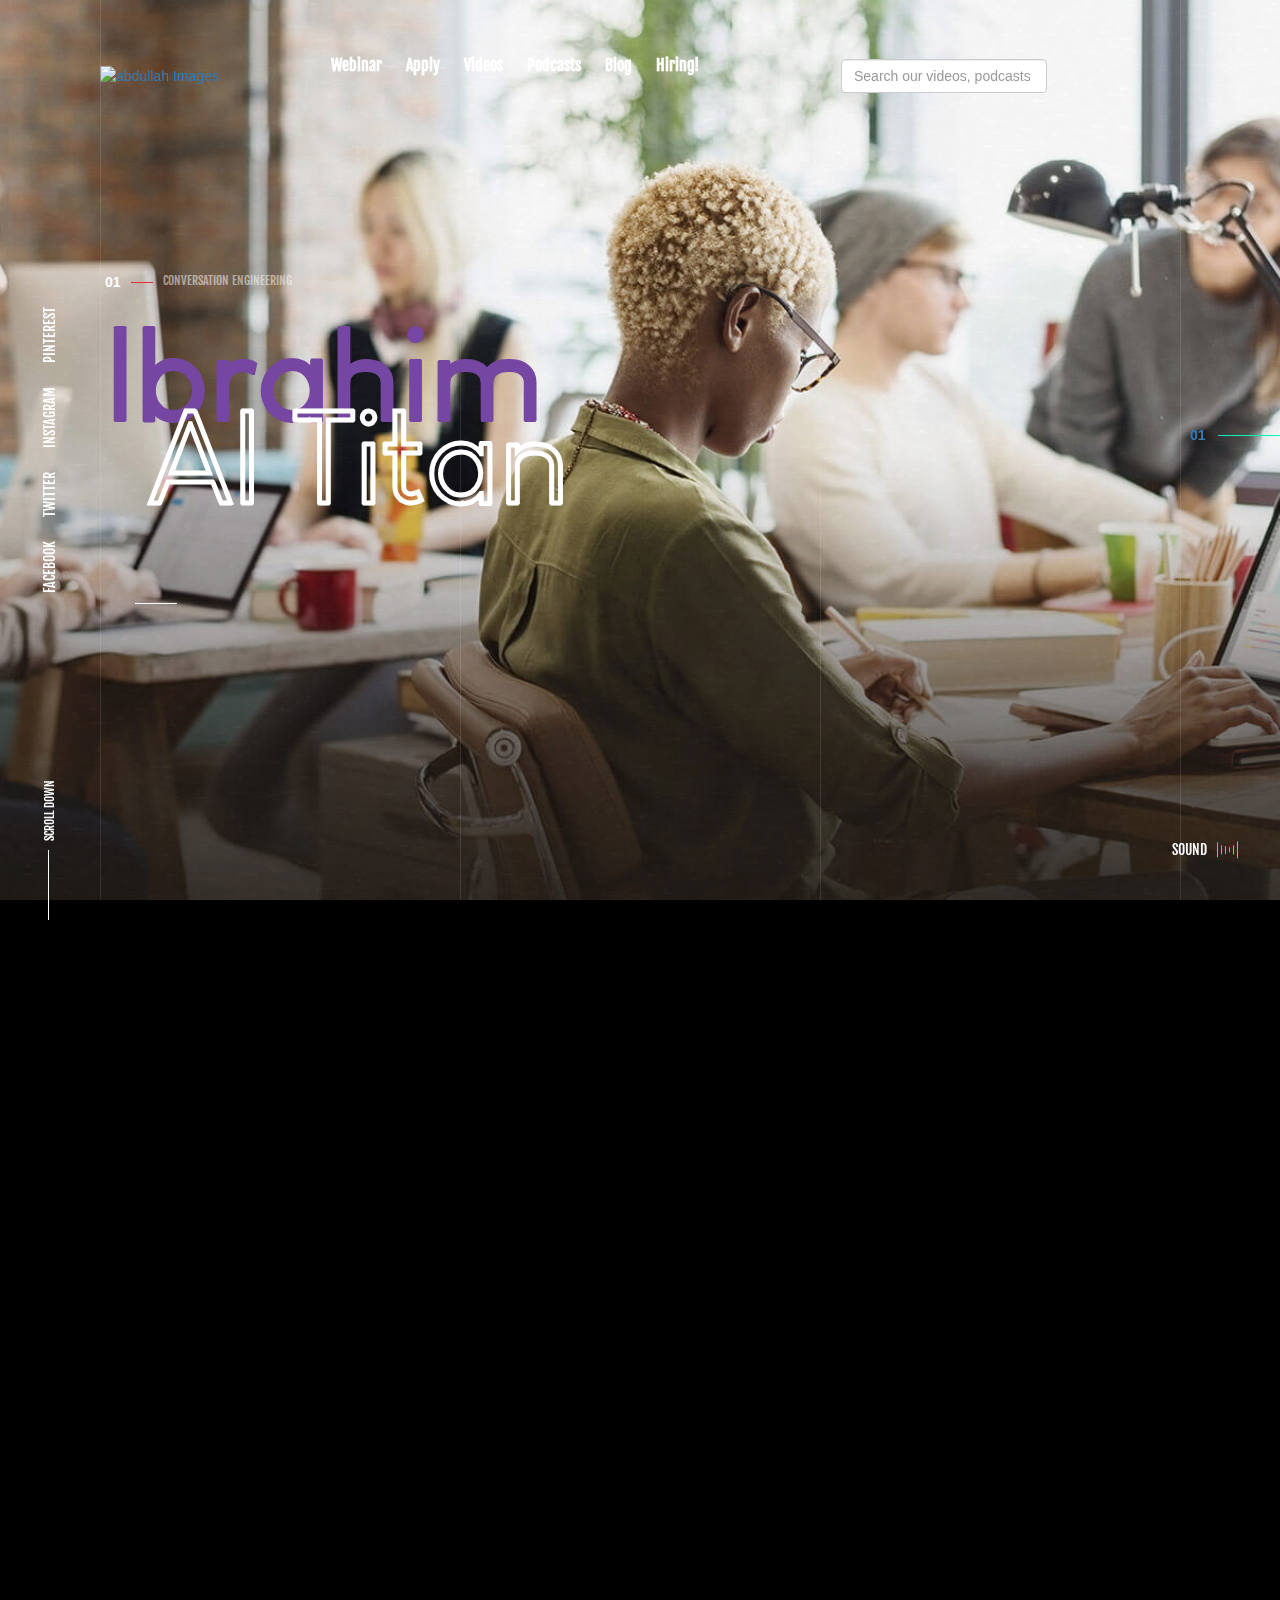
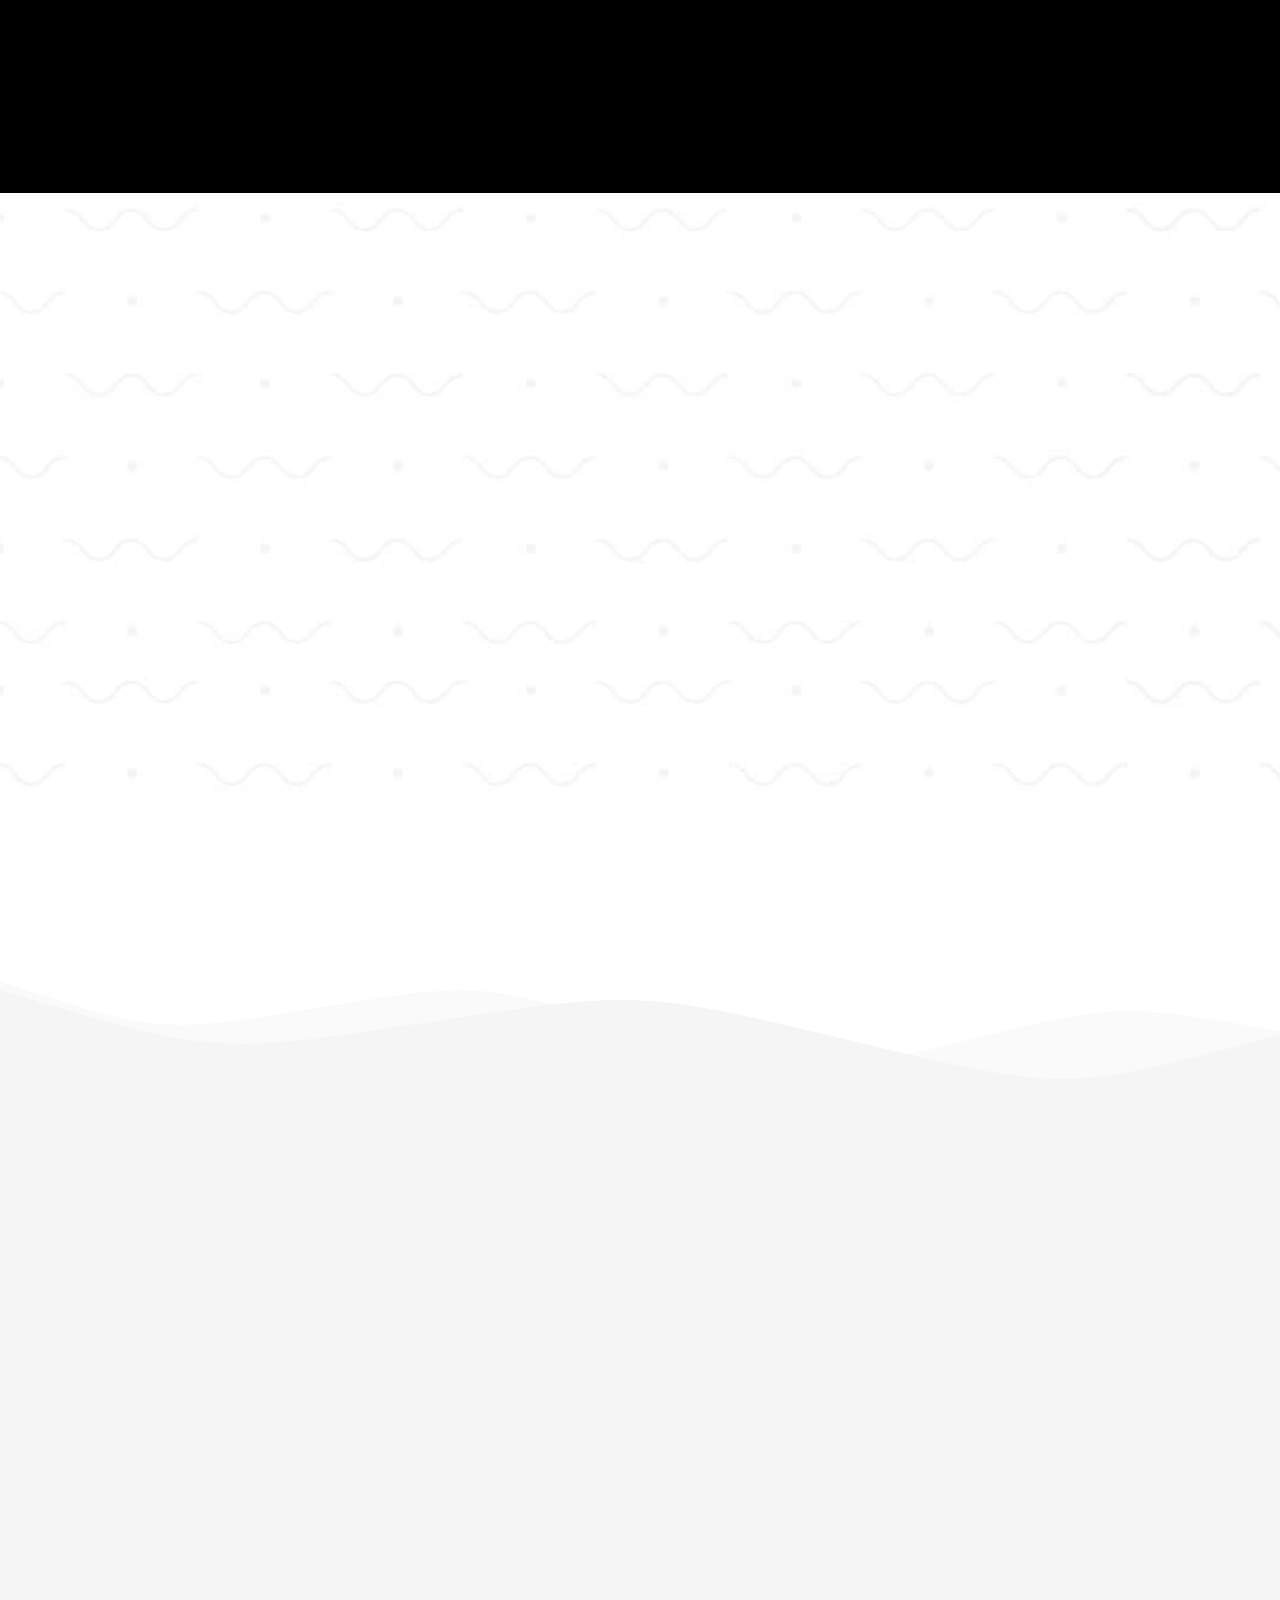
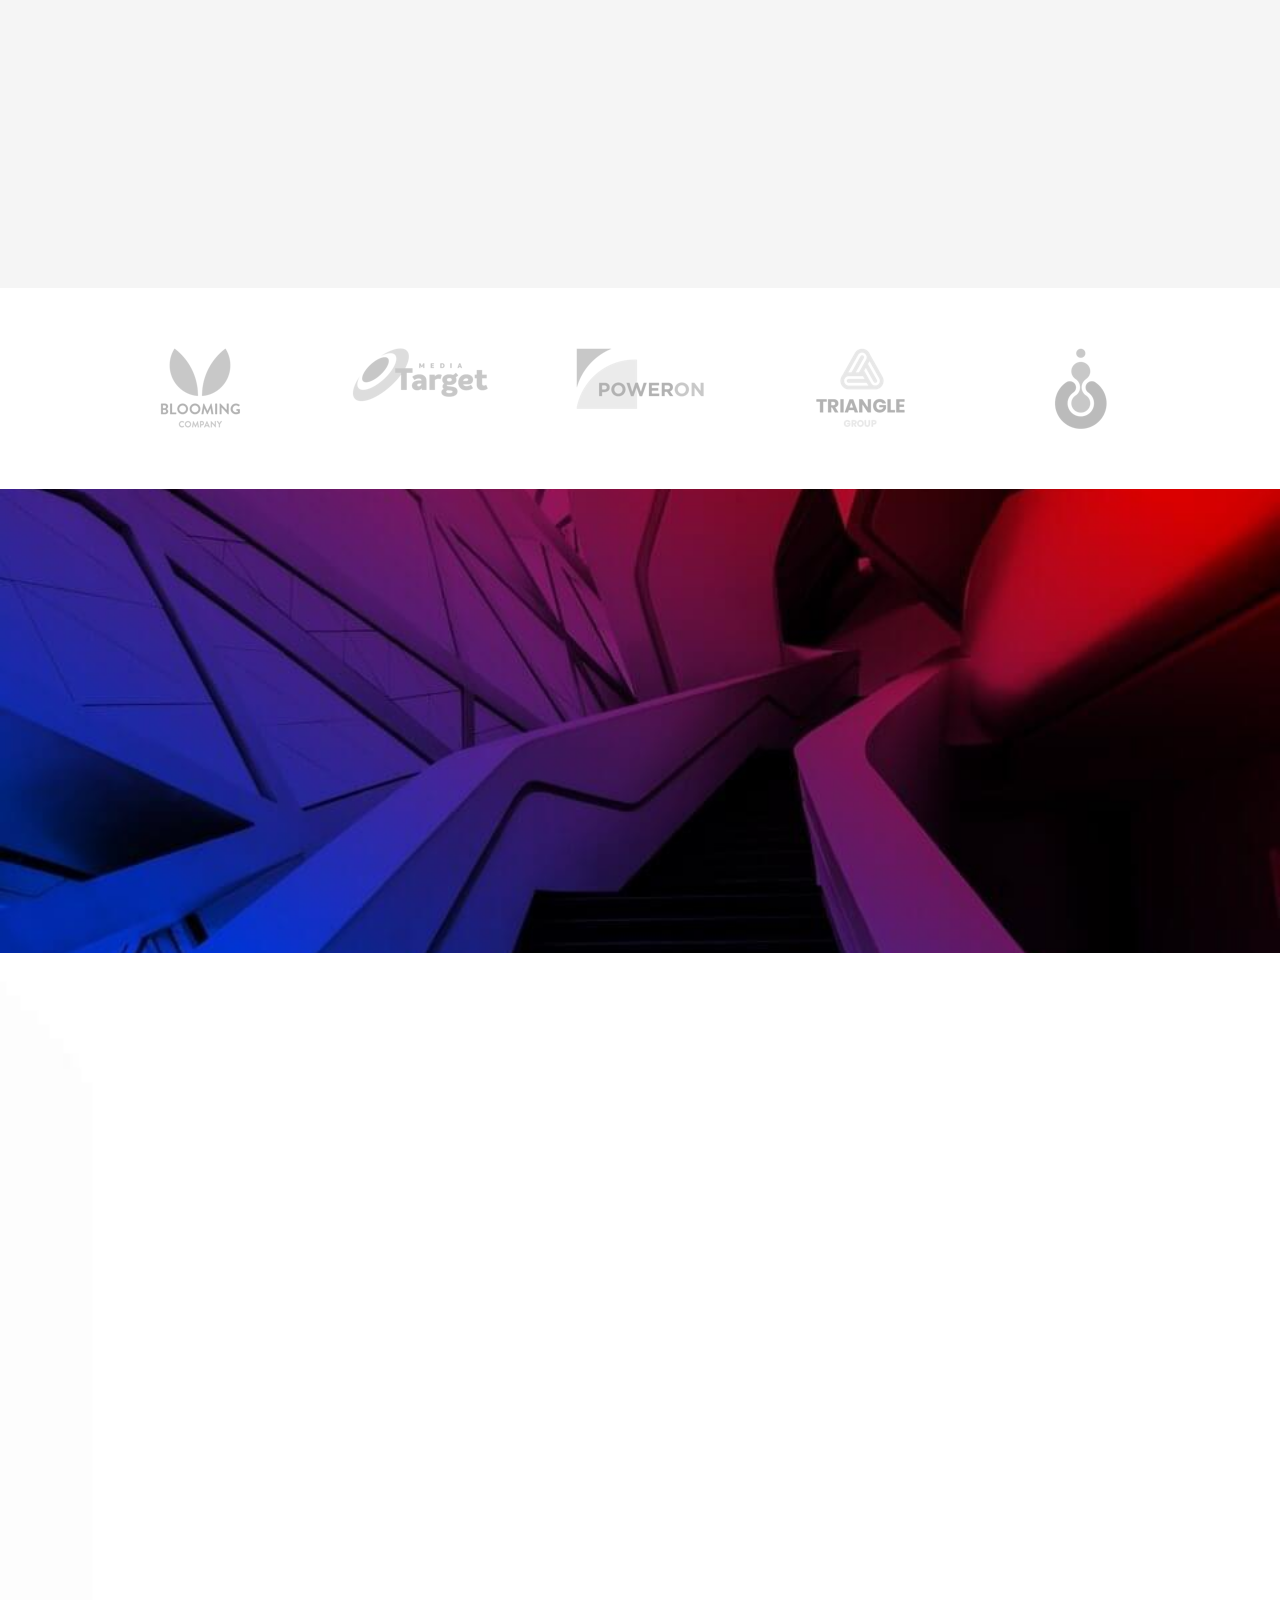
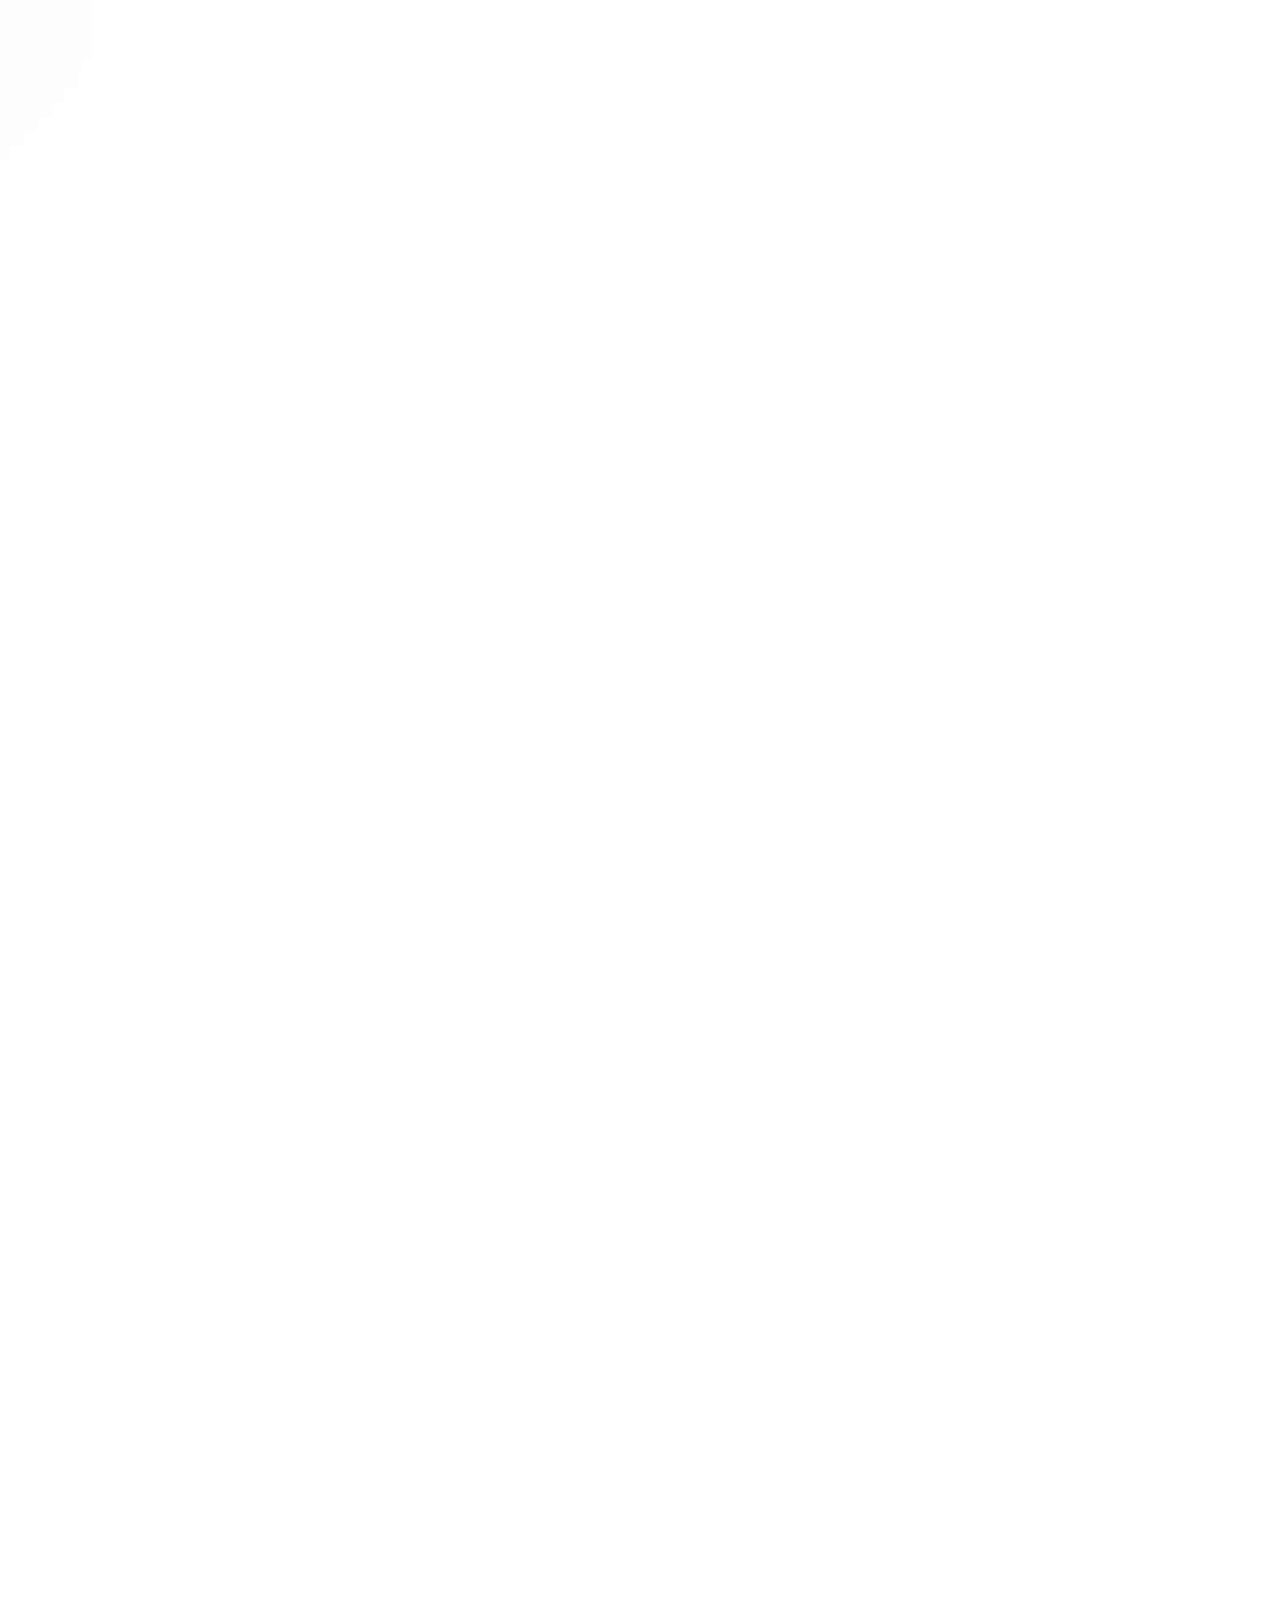
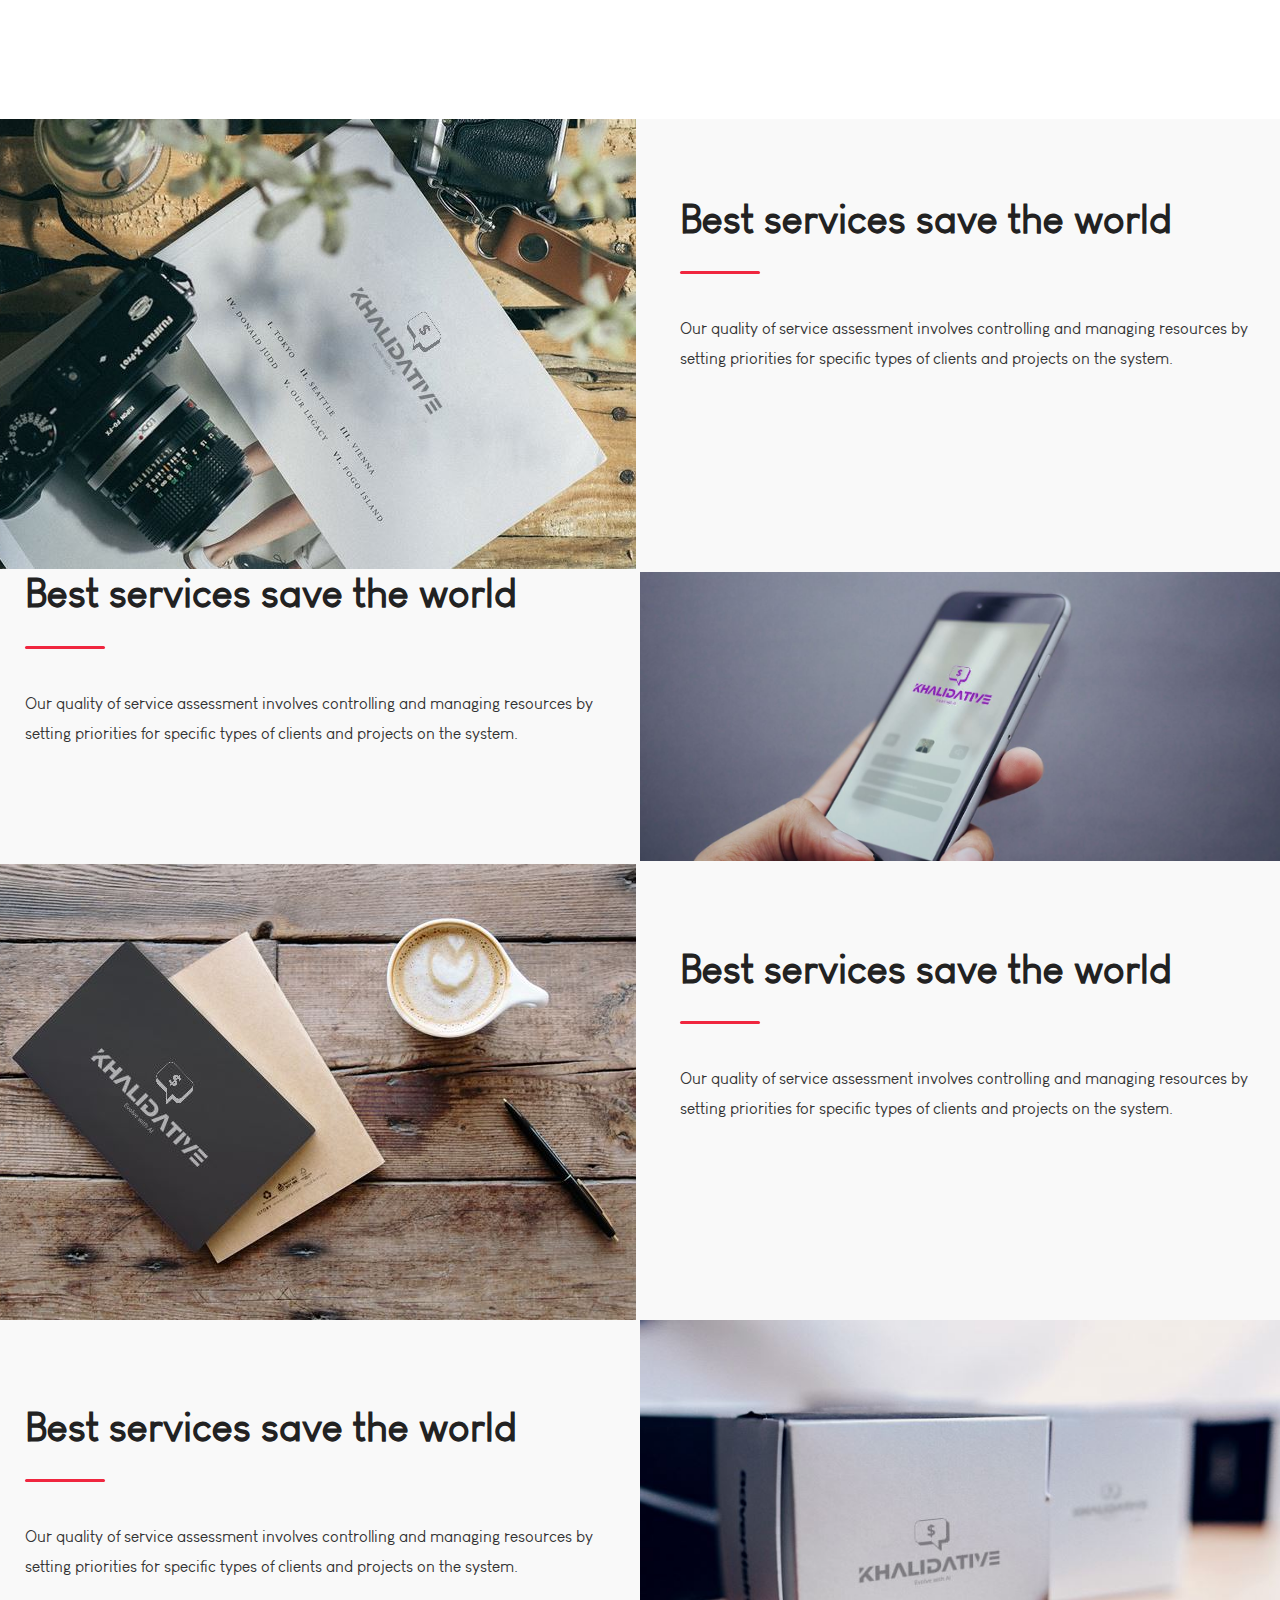
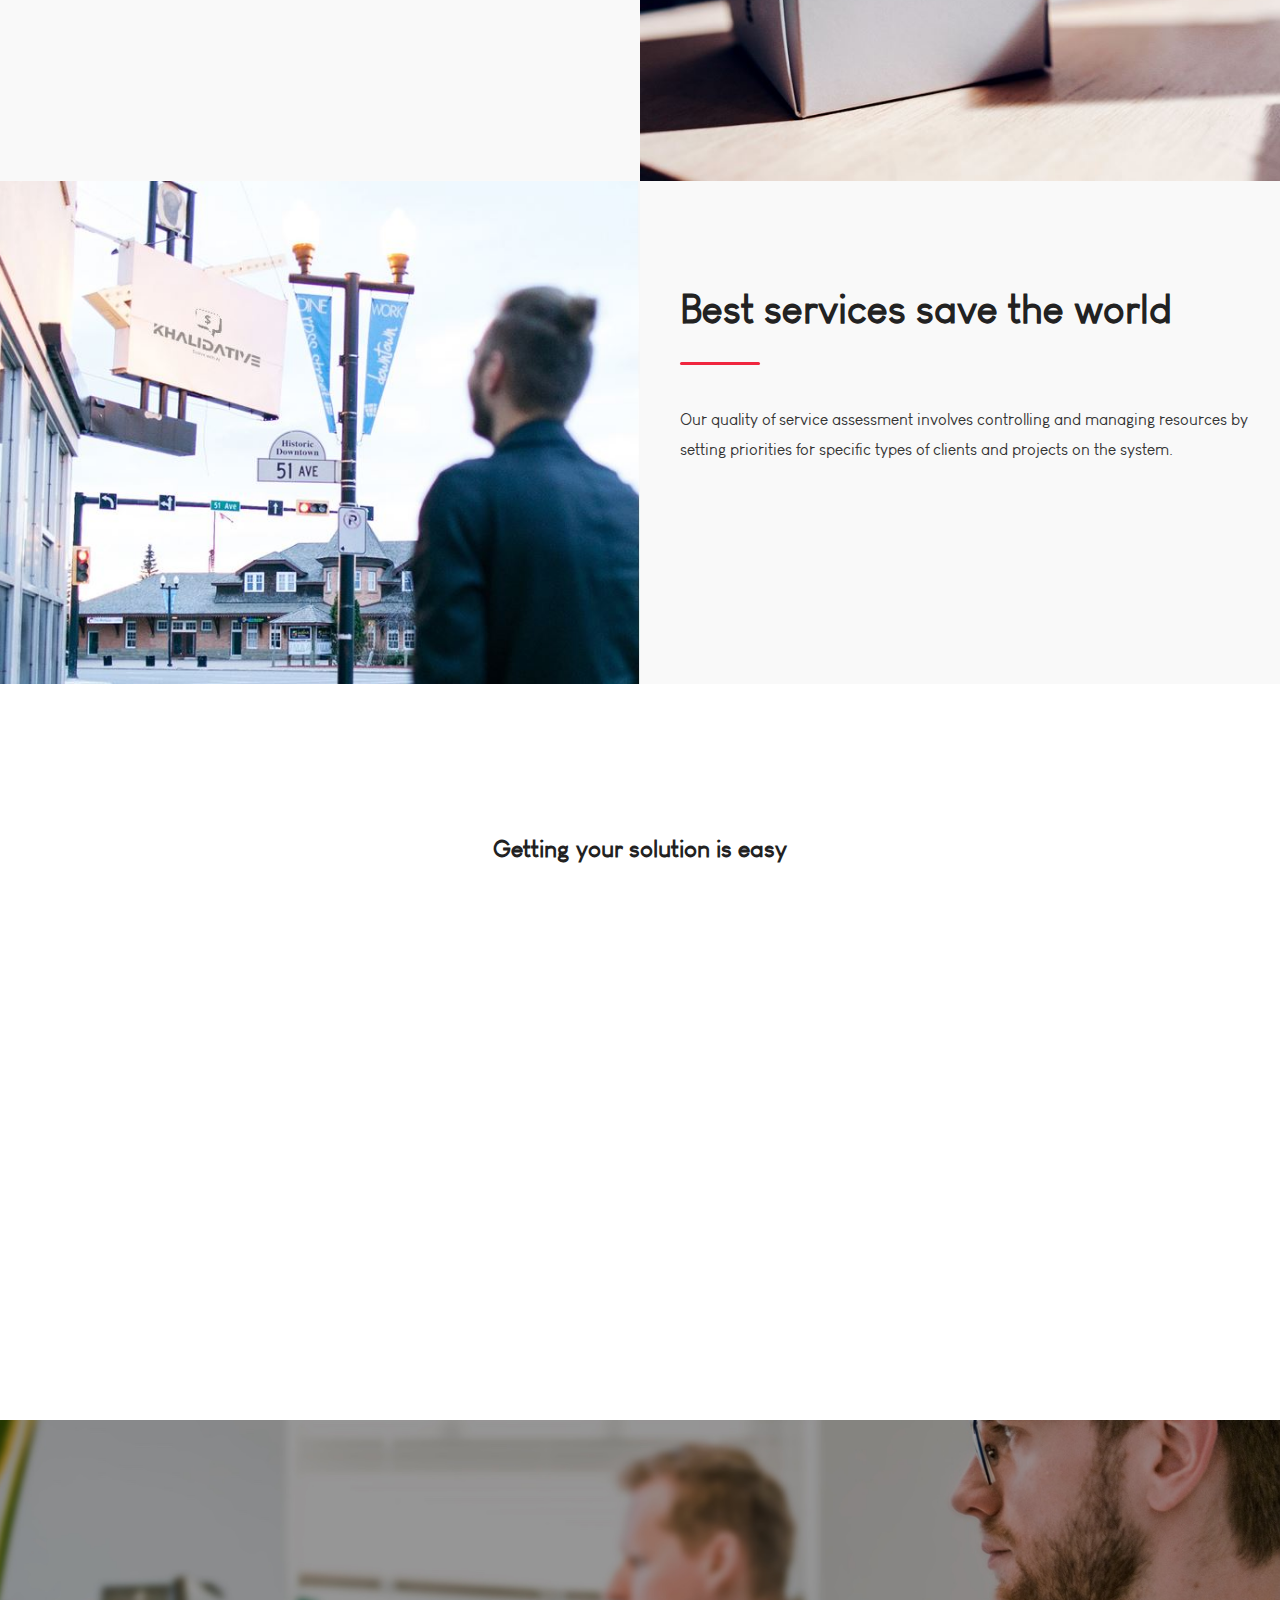
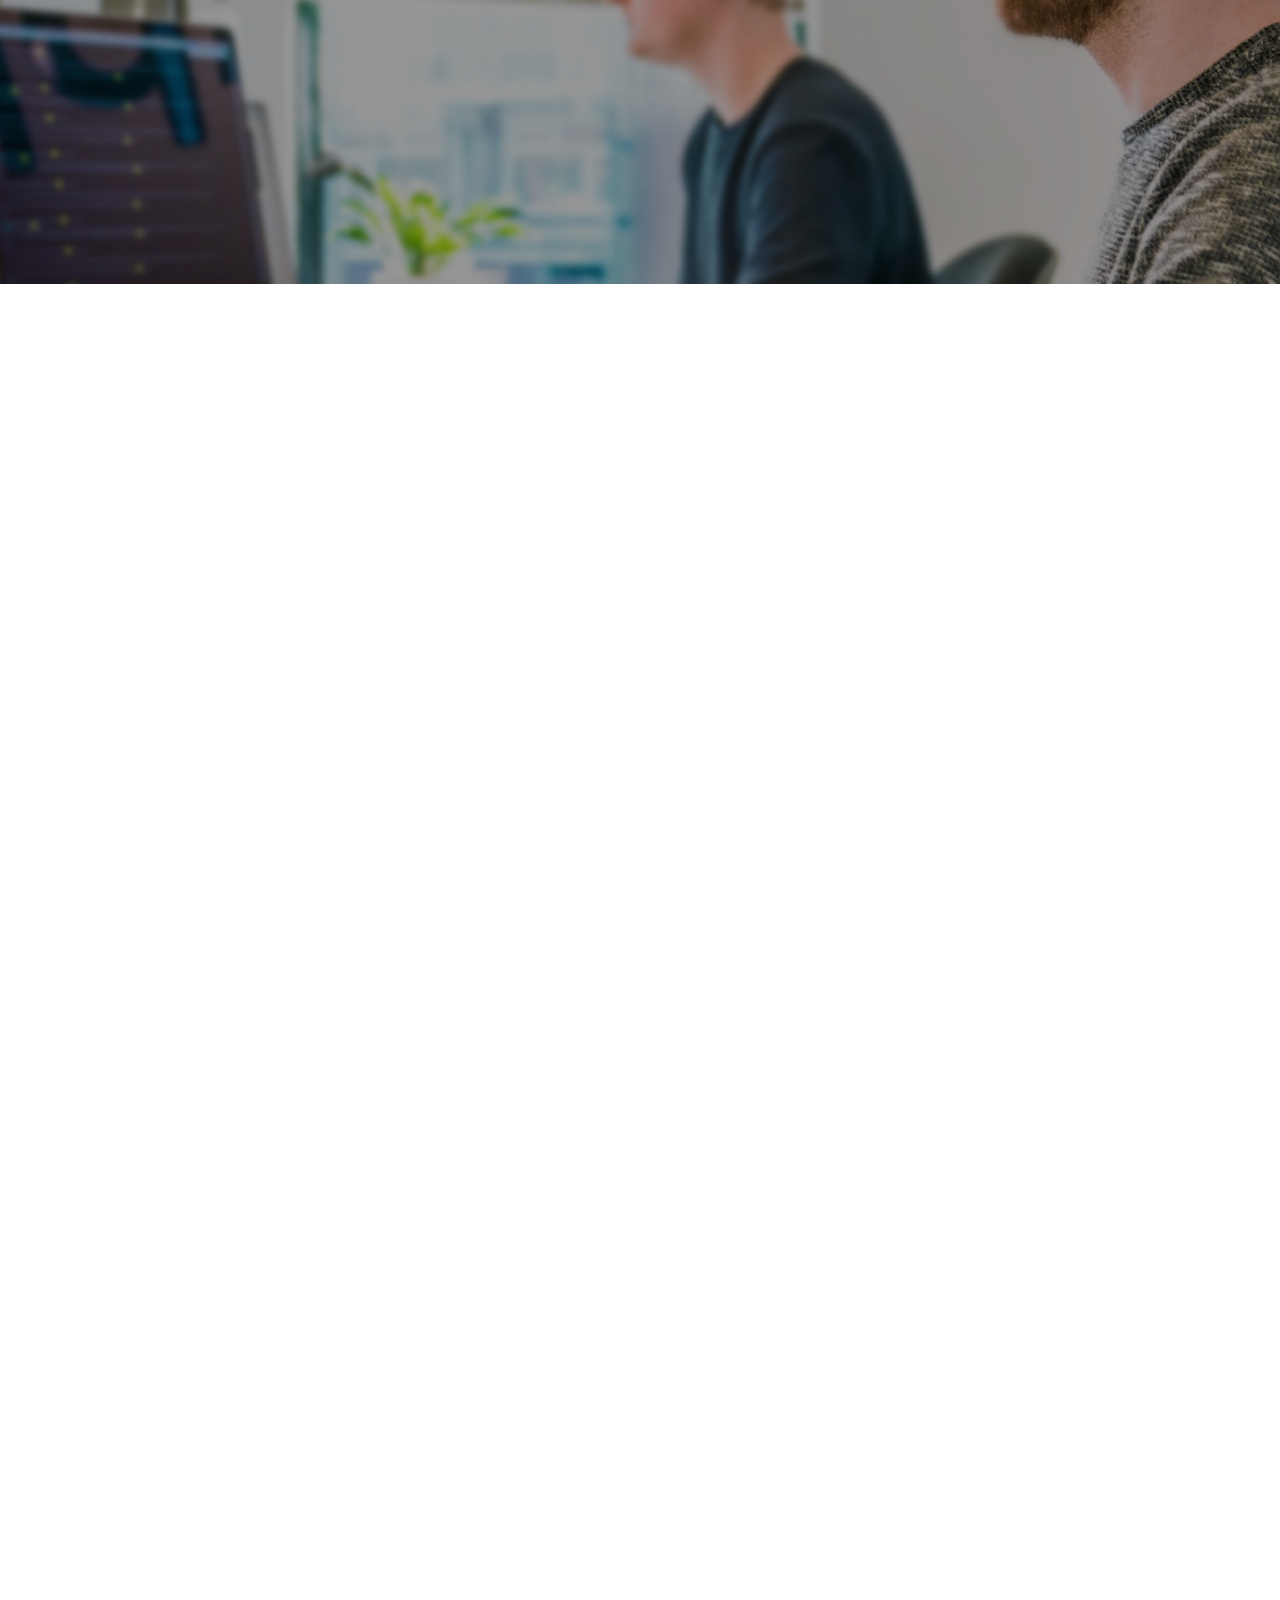
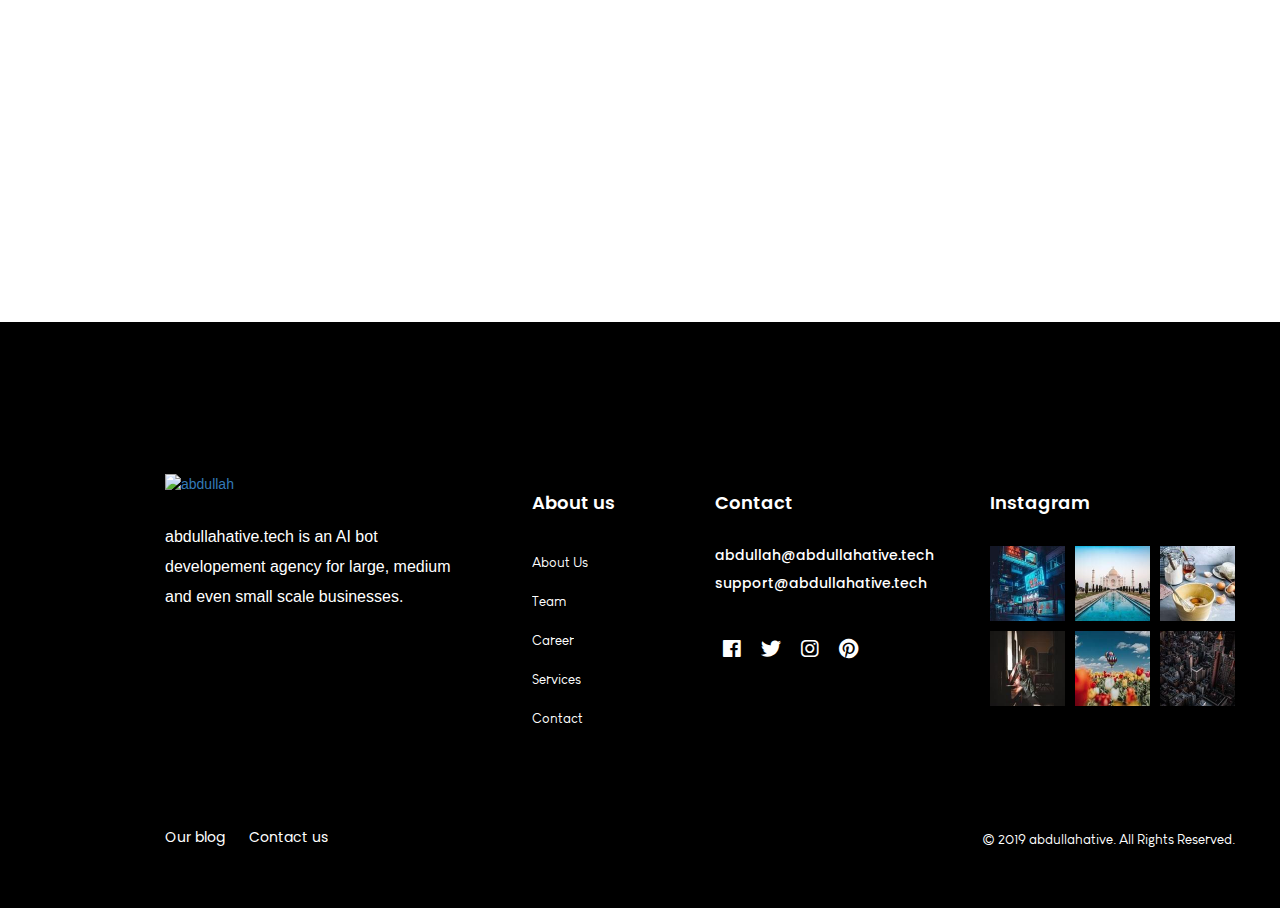
==== commit 1eceed23: "Update index.html" ====
--- a/index.html
+++ b/index.html
@@ -279,7 +279,7 @@
                     <h6>Conversation Engineering</h6>
                   </div>
                   <!-- end tagline -->
-                  <h1>abdullah<br>
+                  <h1>Ibrahim<br>
                     <span>AI Titan</span></h1>
                   <div class="slide-btn"> <a href="#">
                     <div class="lines"> <span></span> <span></span> </div>
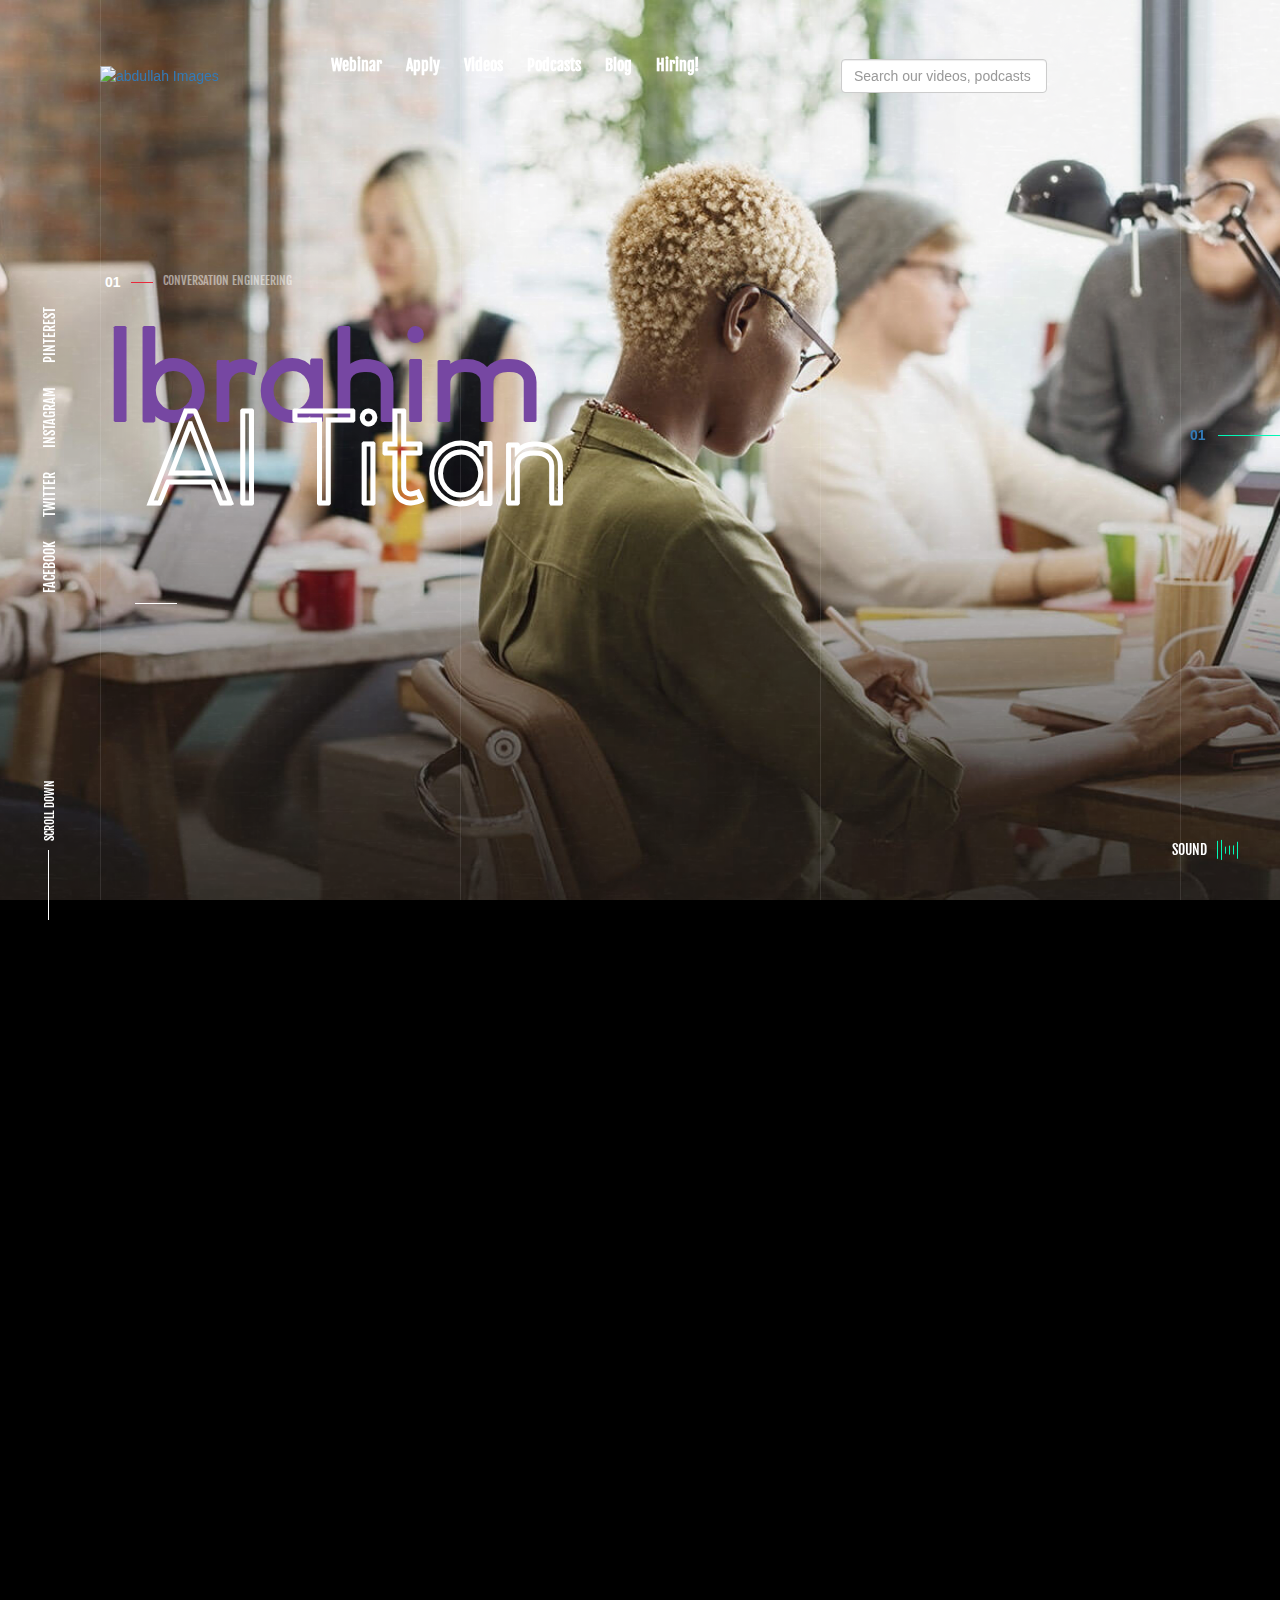
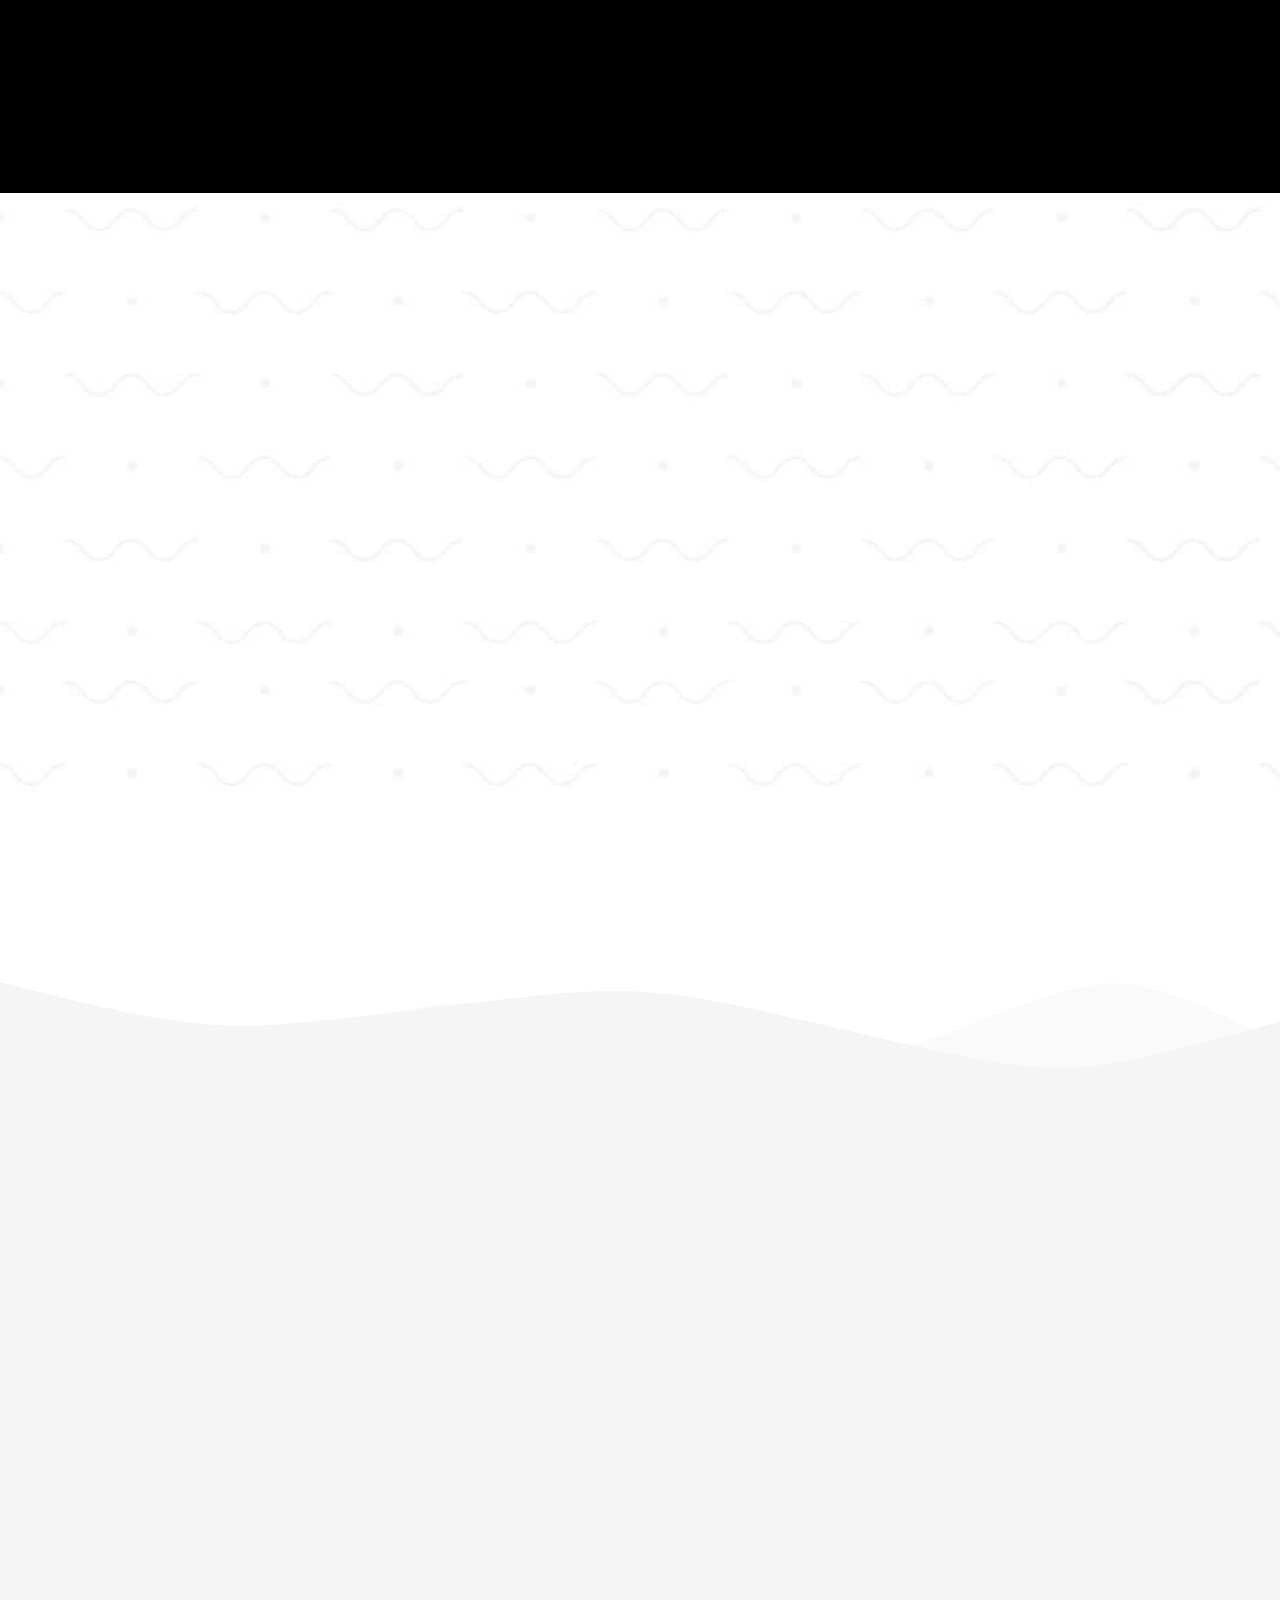
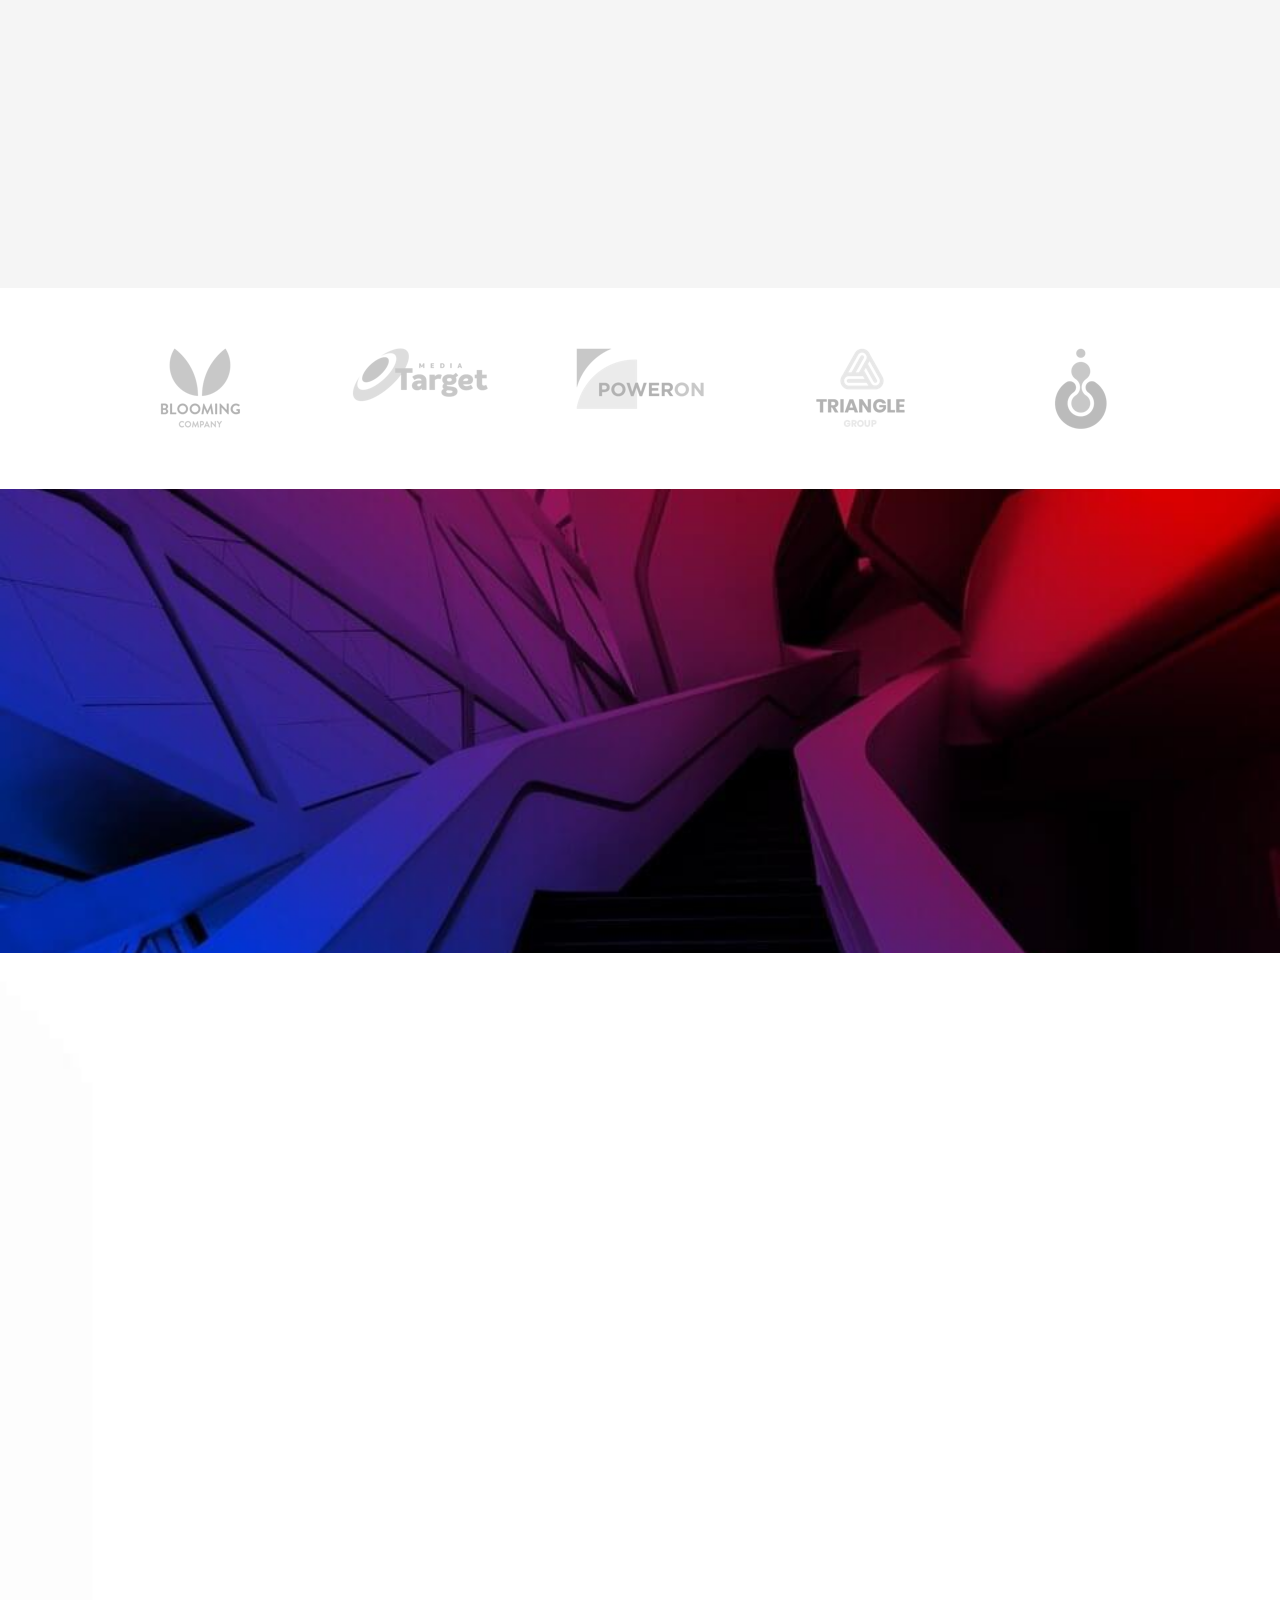
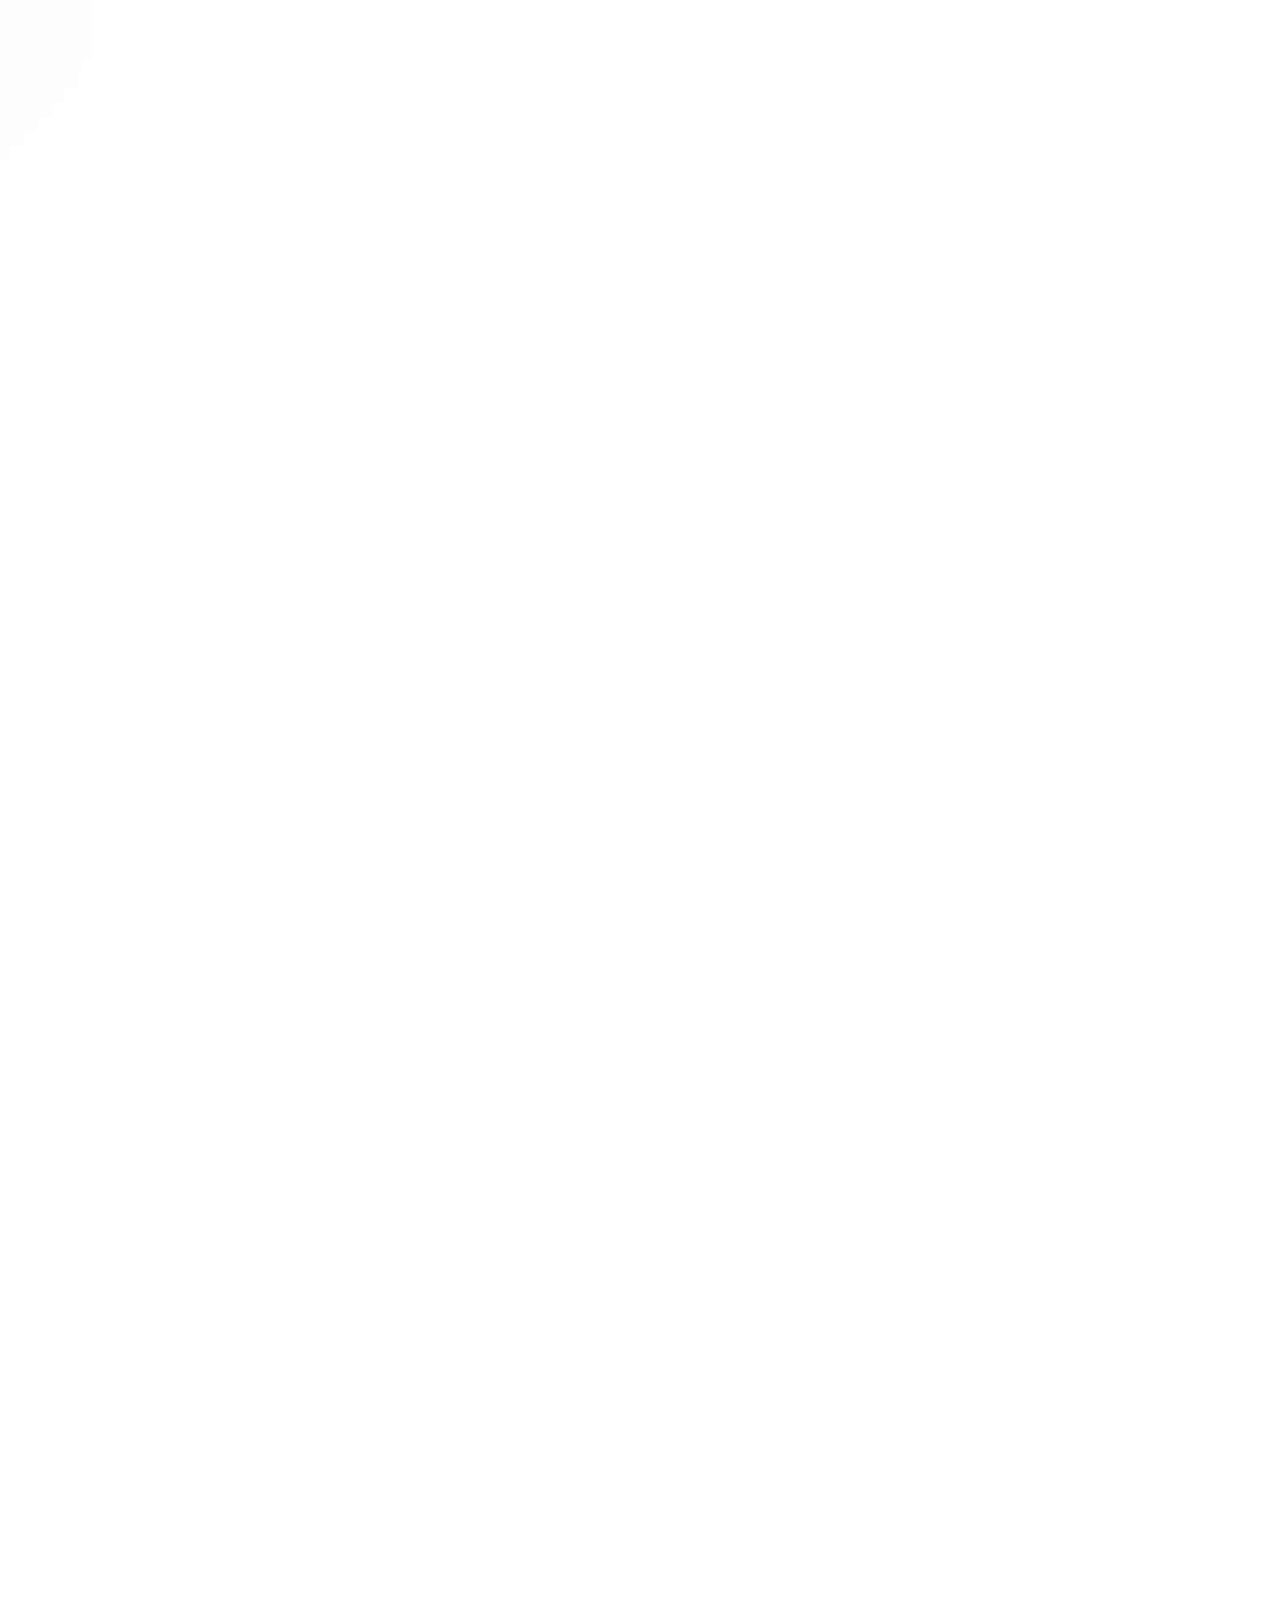
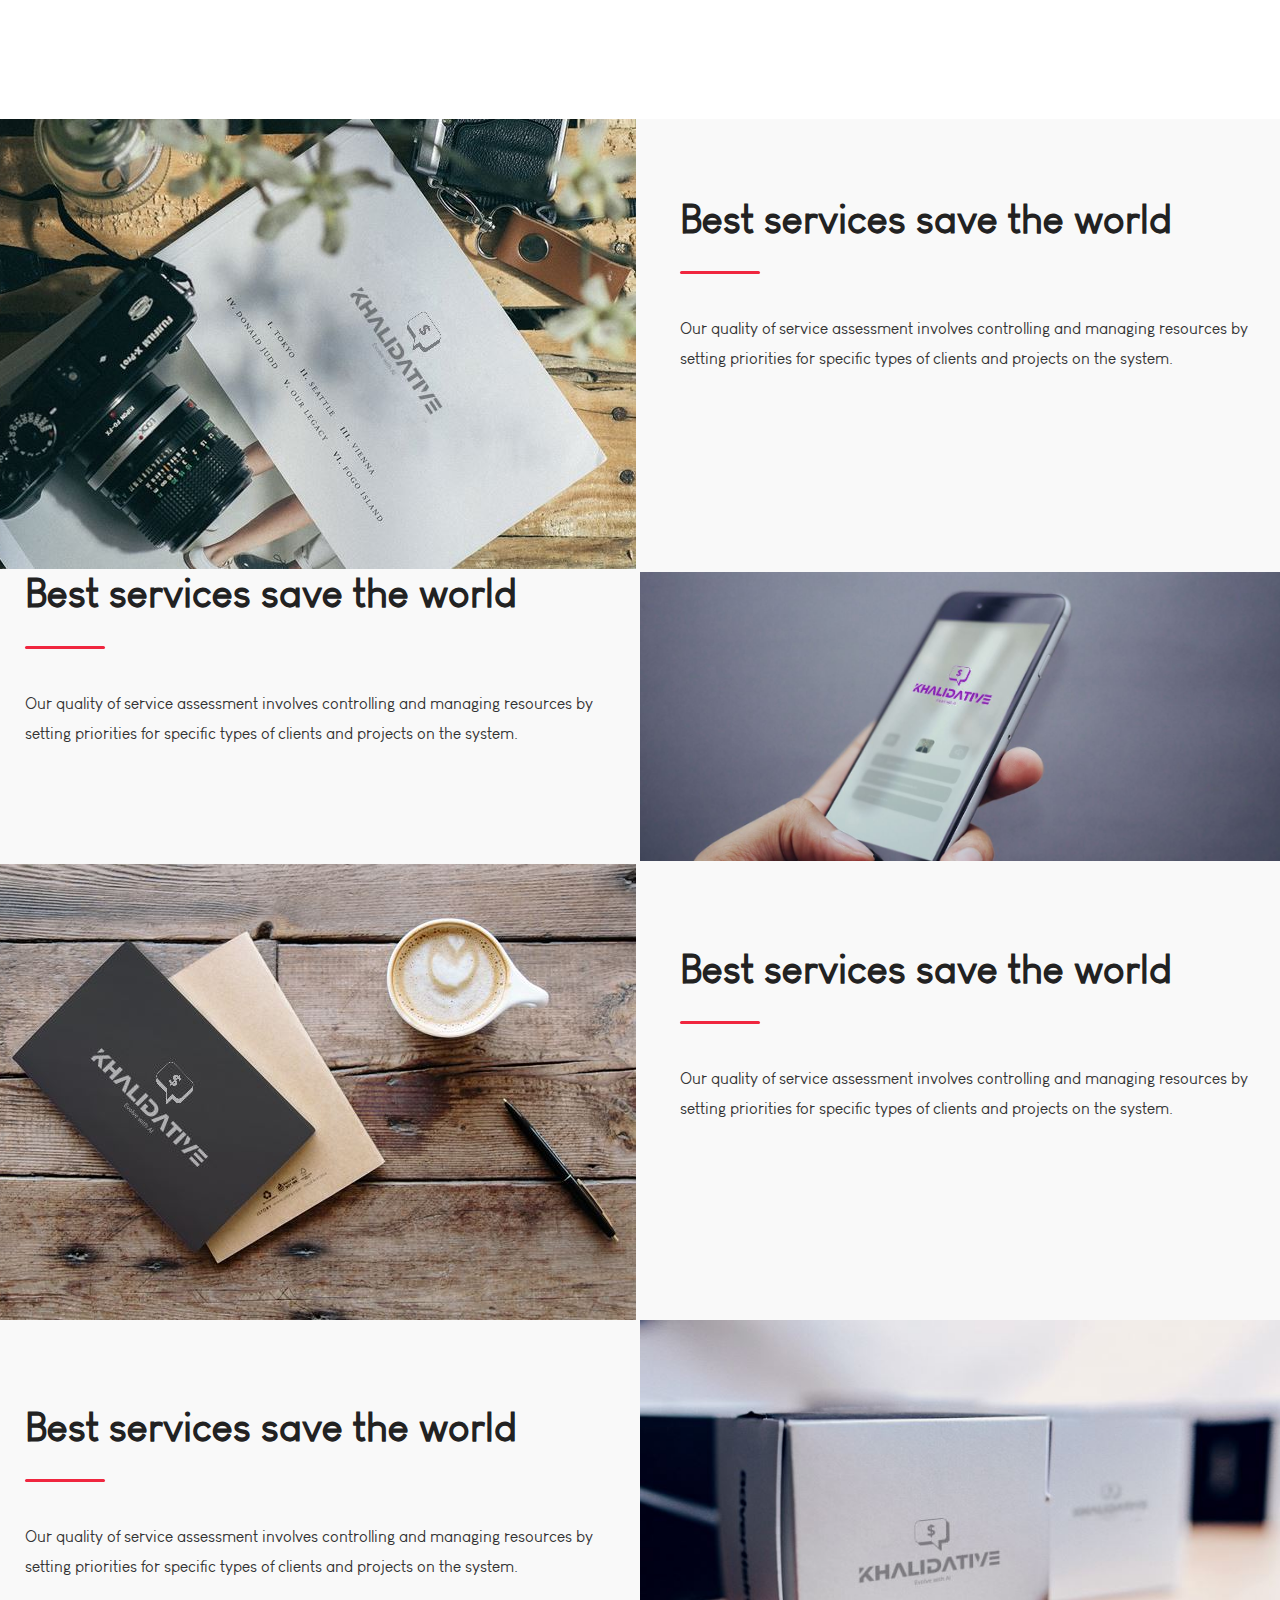
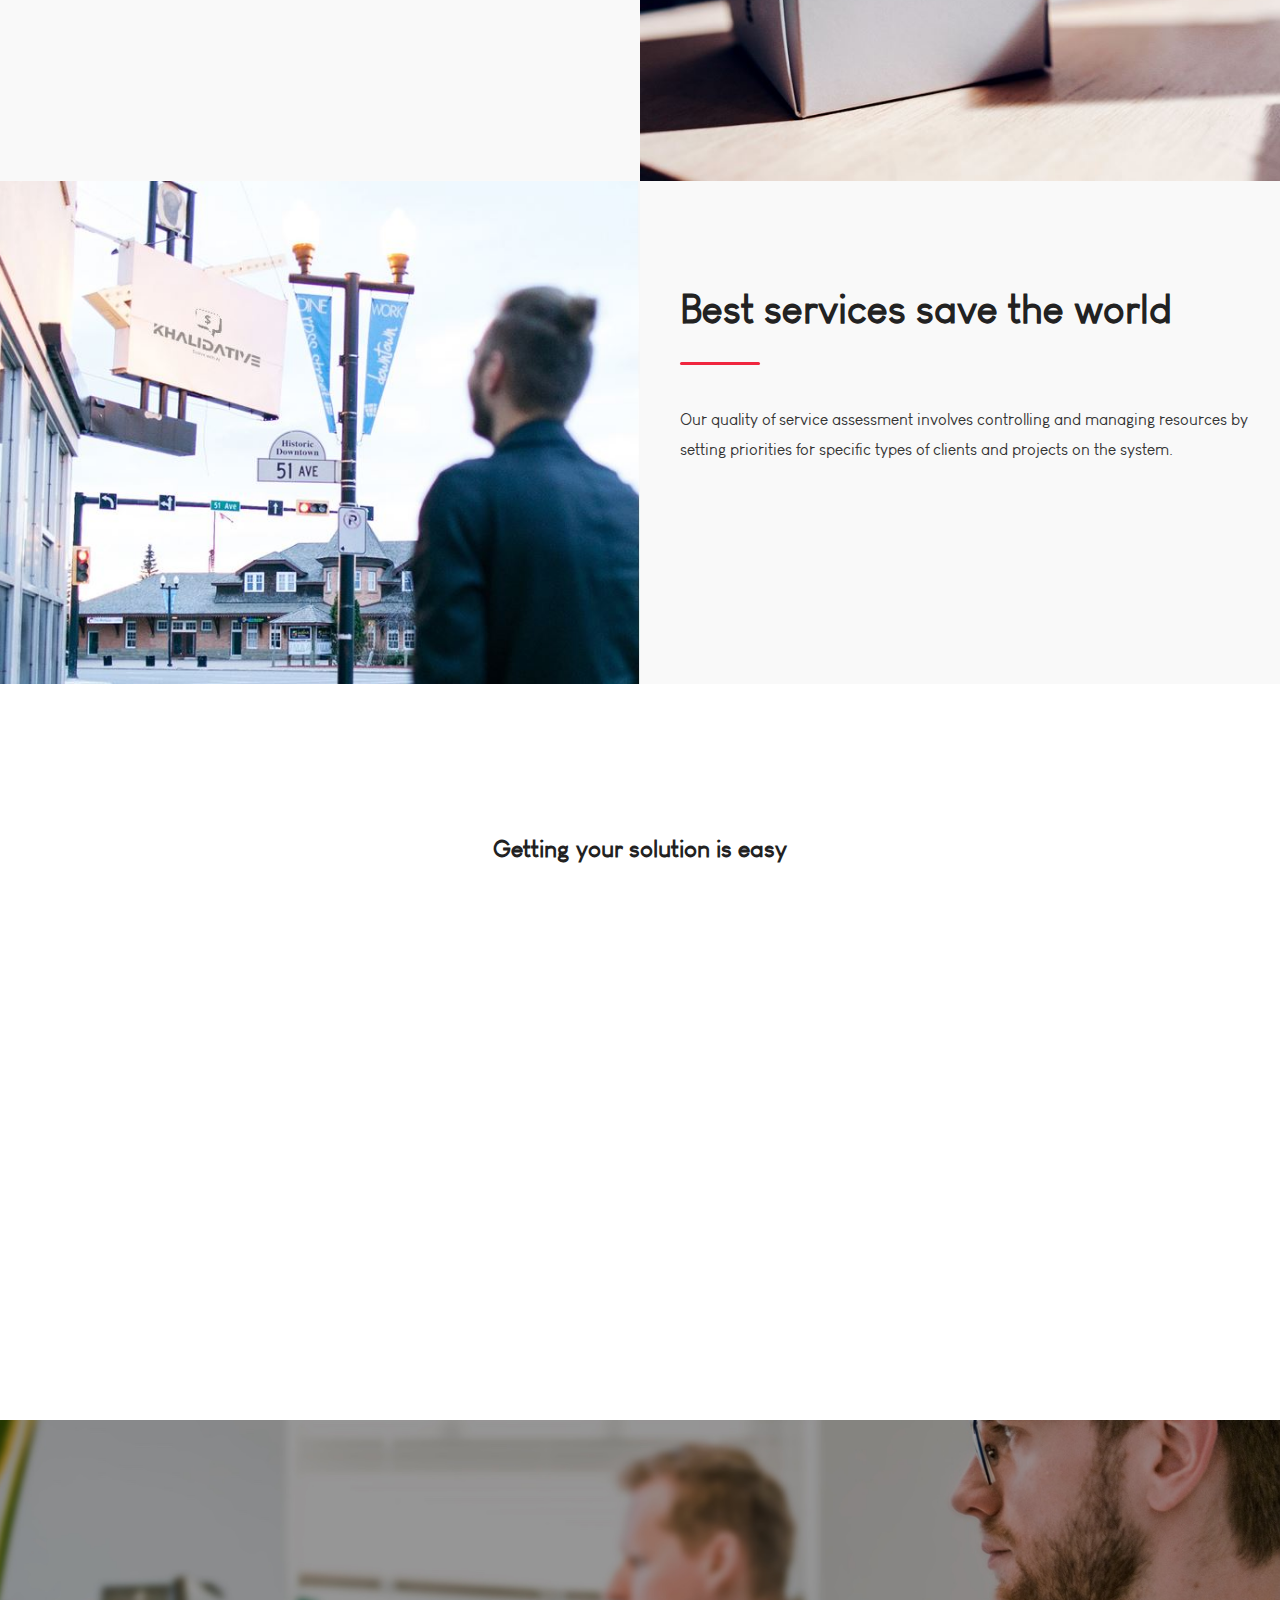
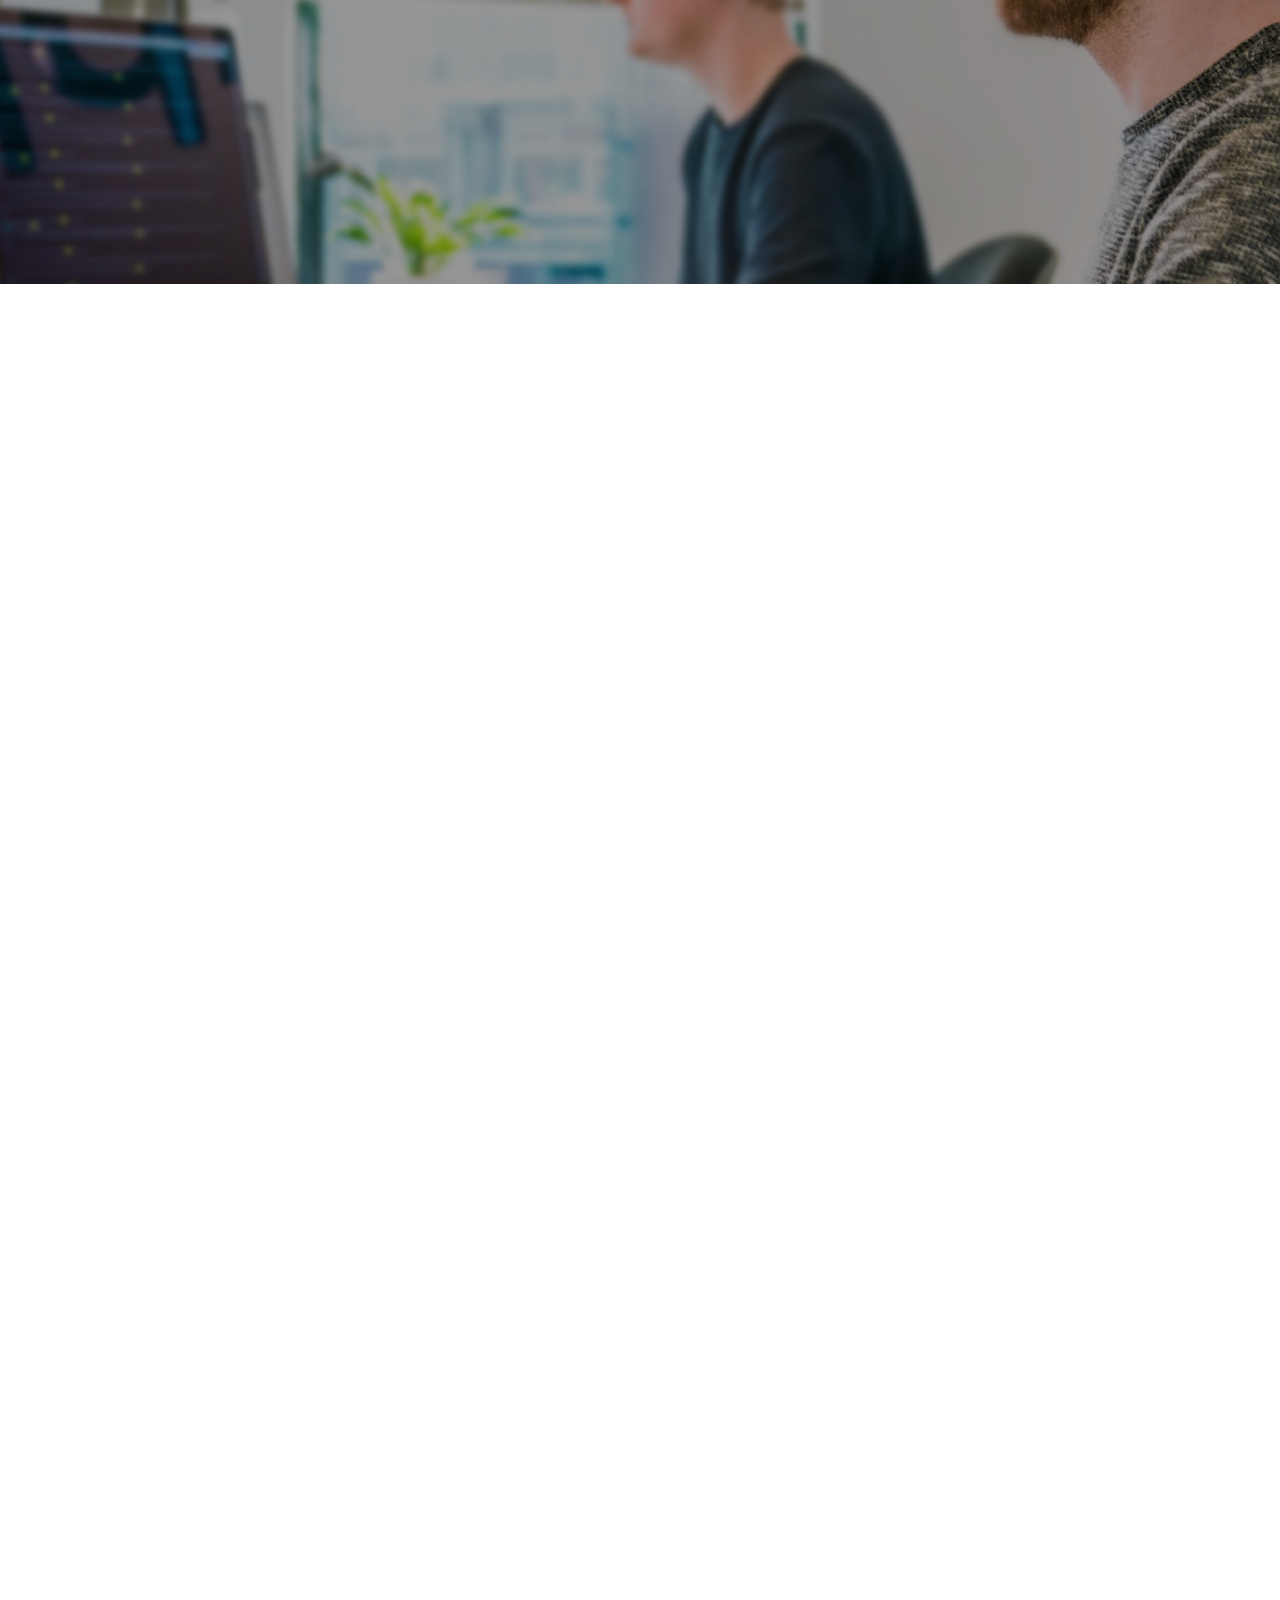
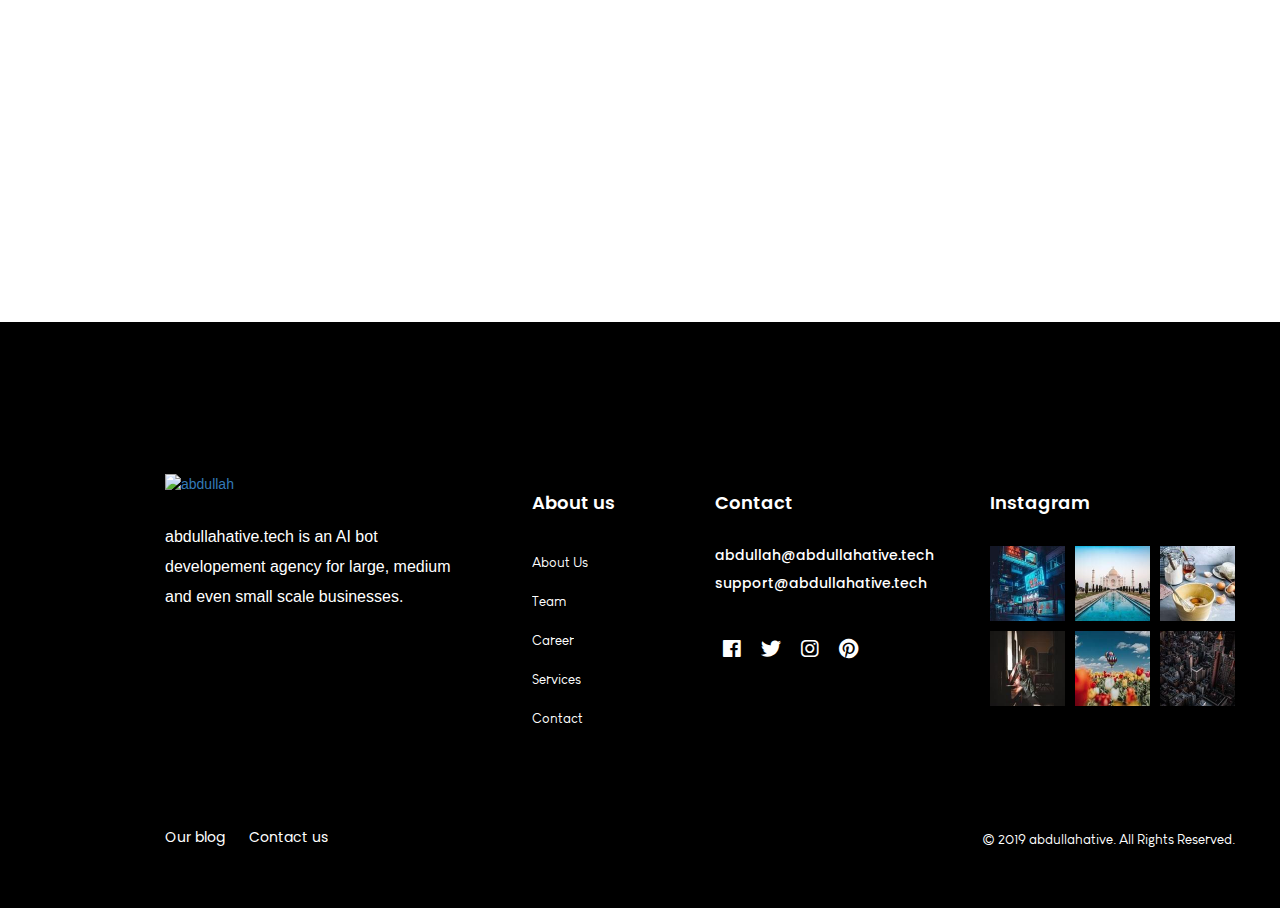
==== commit c83247aa: "Update index.html" ====
--- a/index.html
+++ b/index.html
@@ -4,7 +4,7 @@
 <head>
     <meta charset="utf-8">
     <meta http-equiv="x-ua-compatible" content="ie=edge">
-    <title>abdullah | The AI Titan</title>
+    <title>ibaabin | The AI Titan</title>
     <meta name="description" content="abdullah | The AI Titan">
     <meta name="viewport" content="width=device-width, initial-scale=1, shrink-to-fit=no">
 
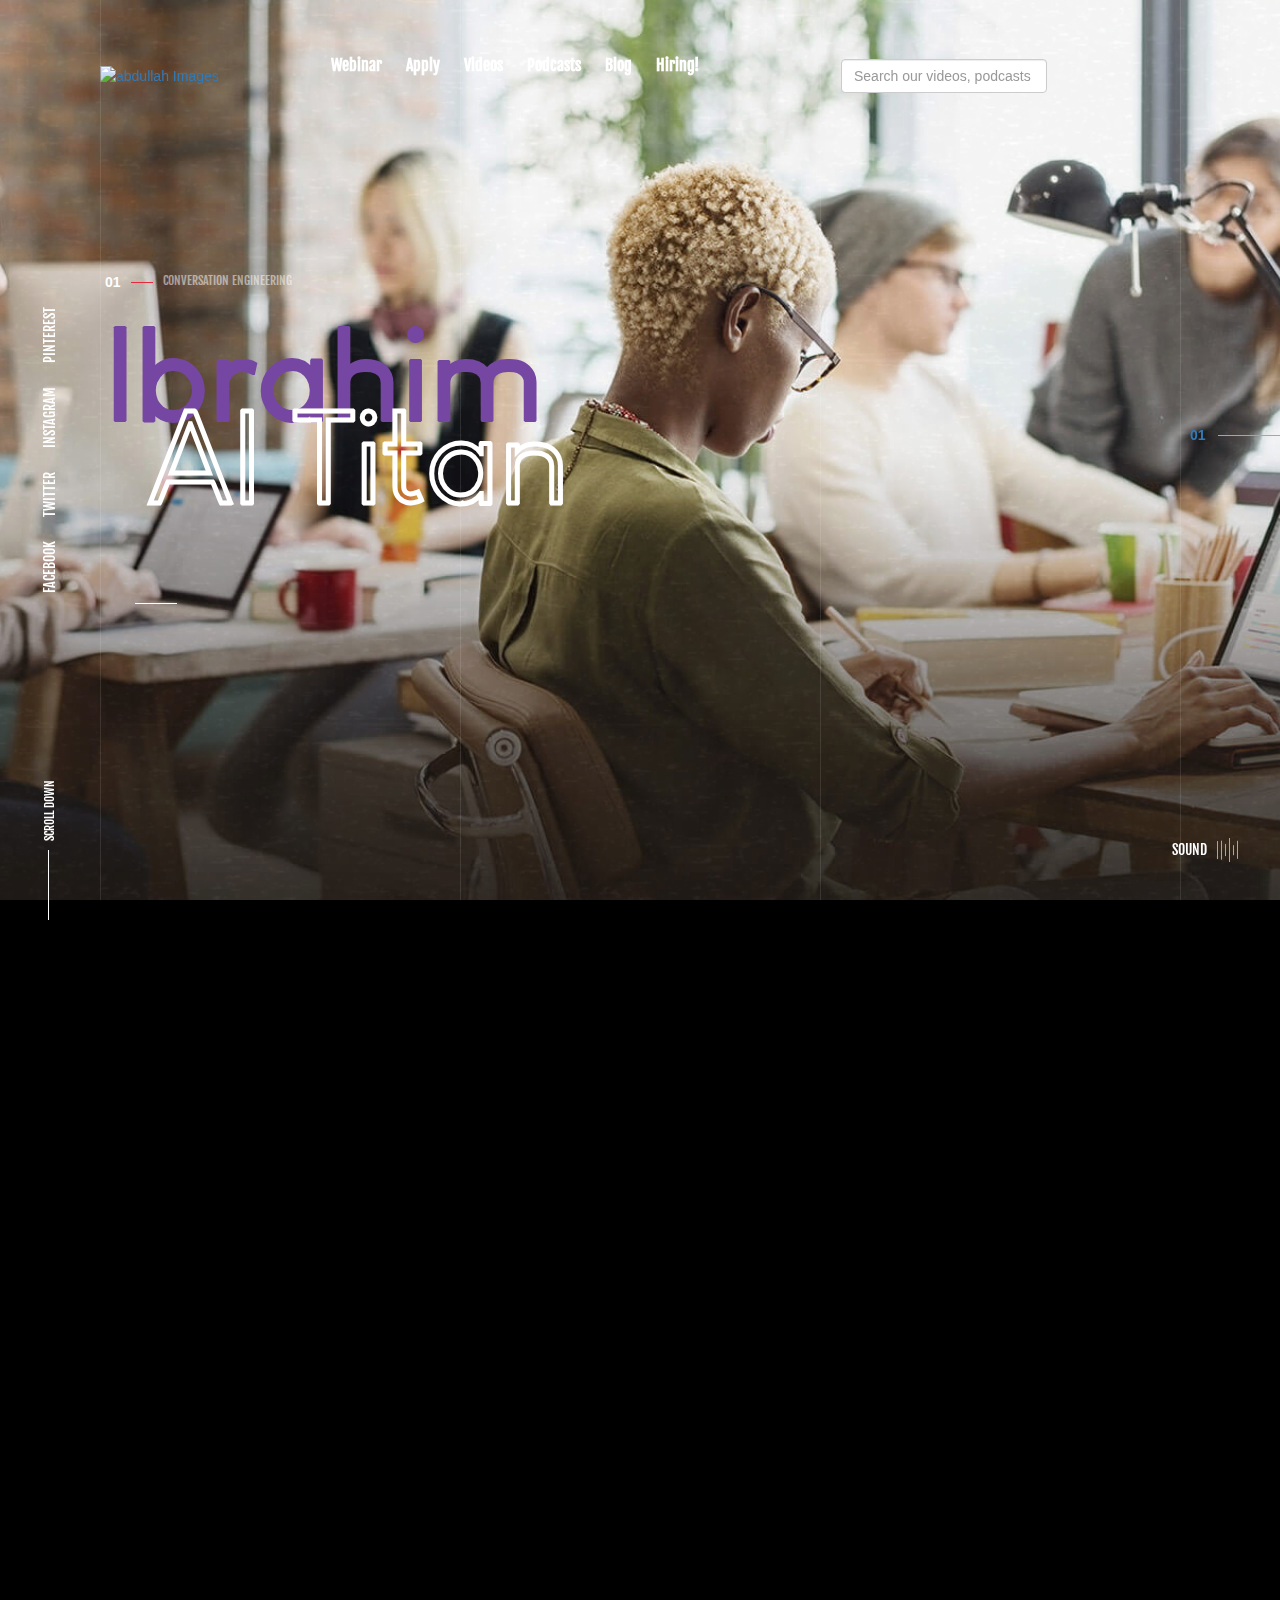
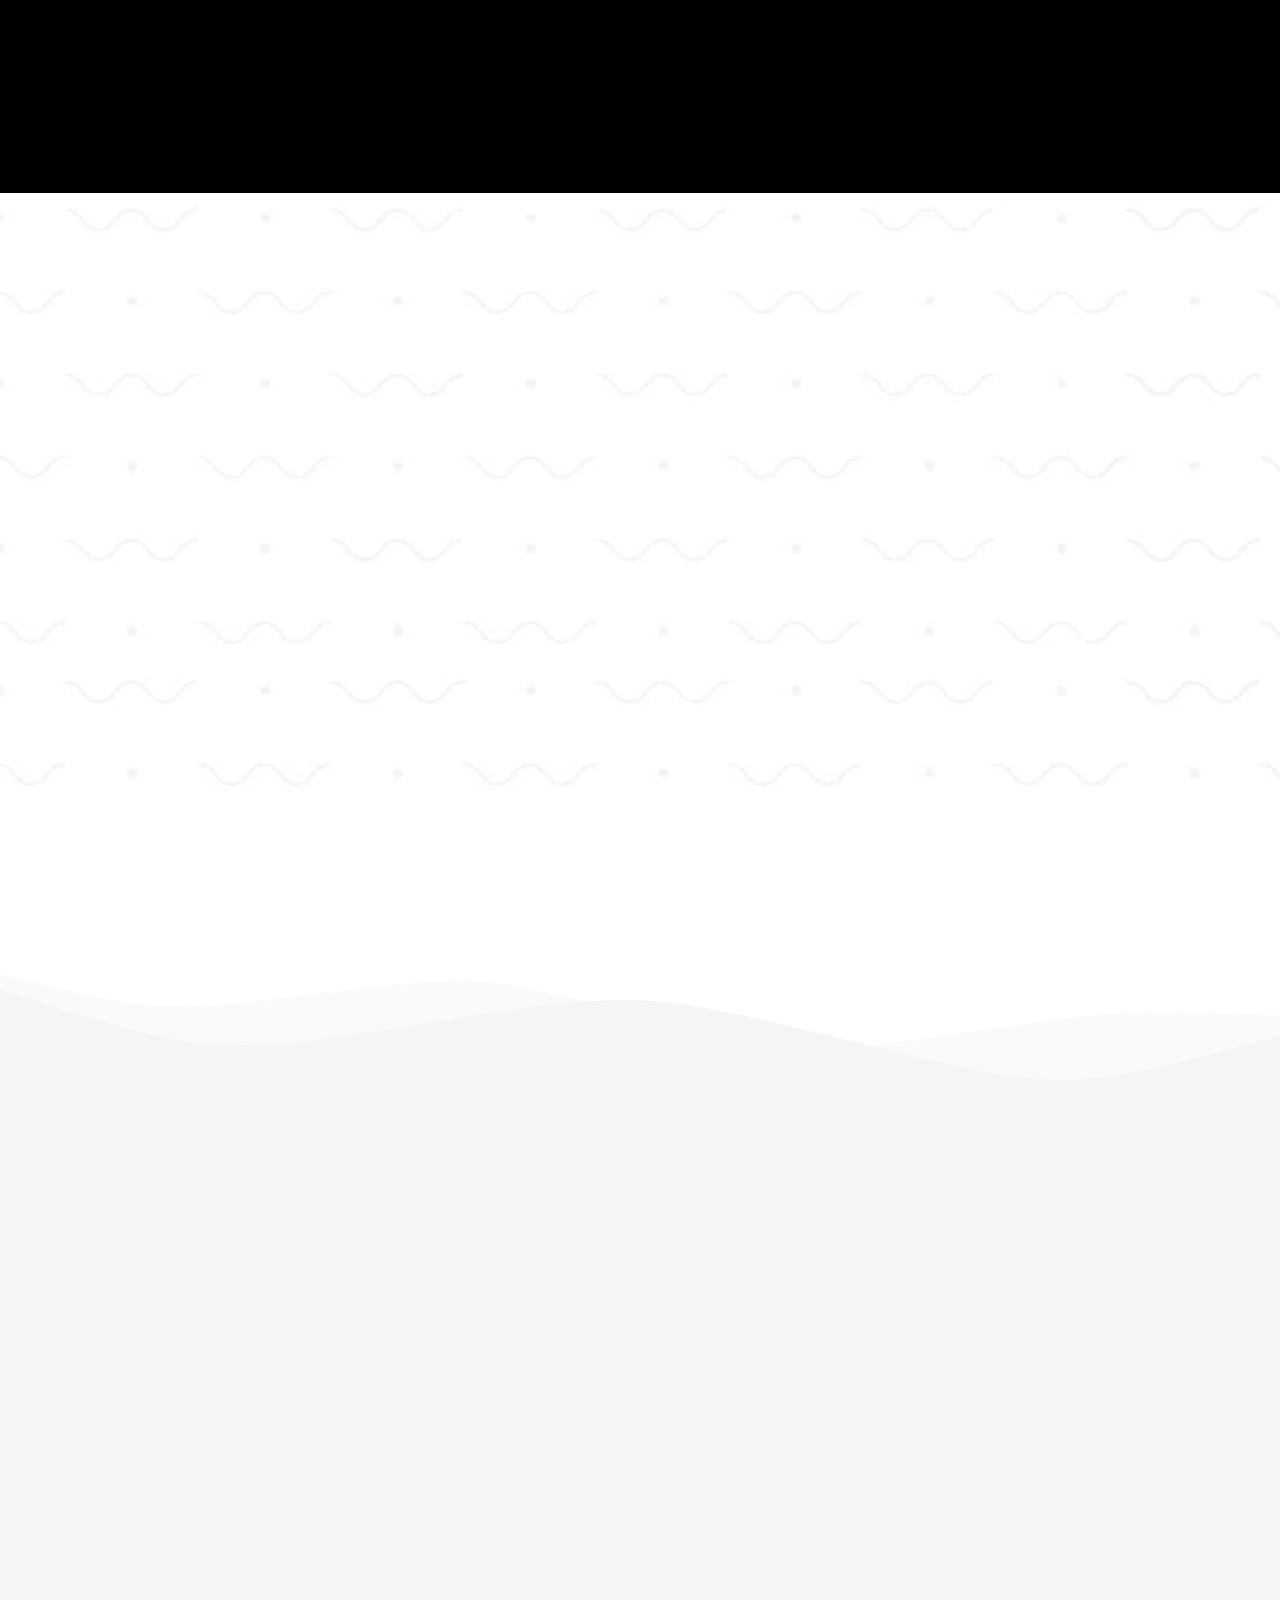
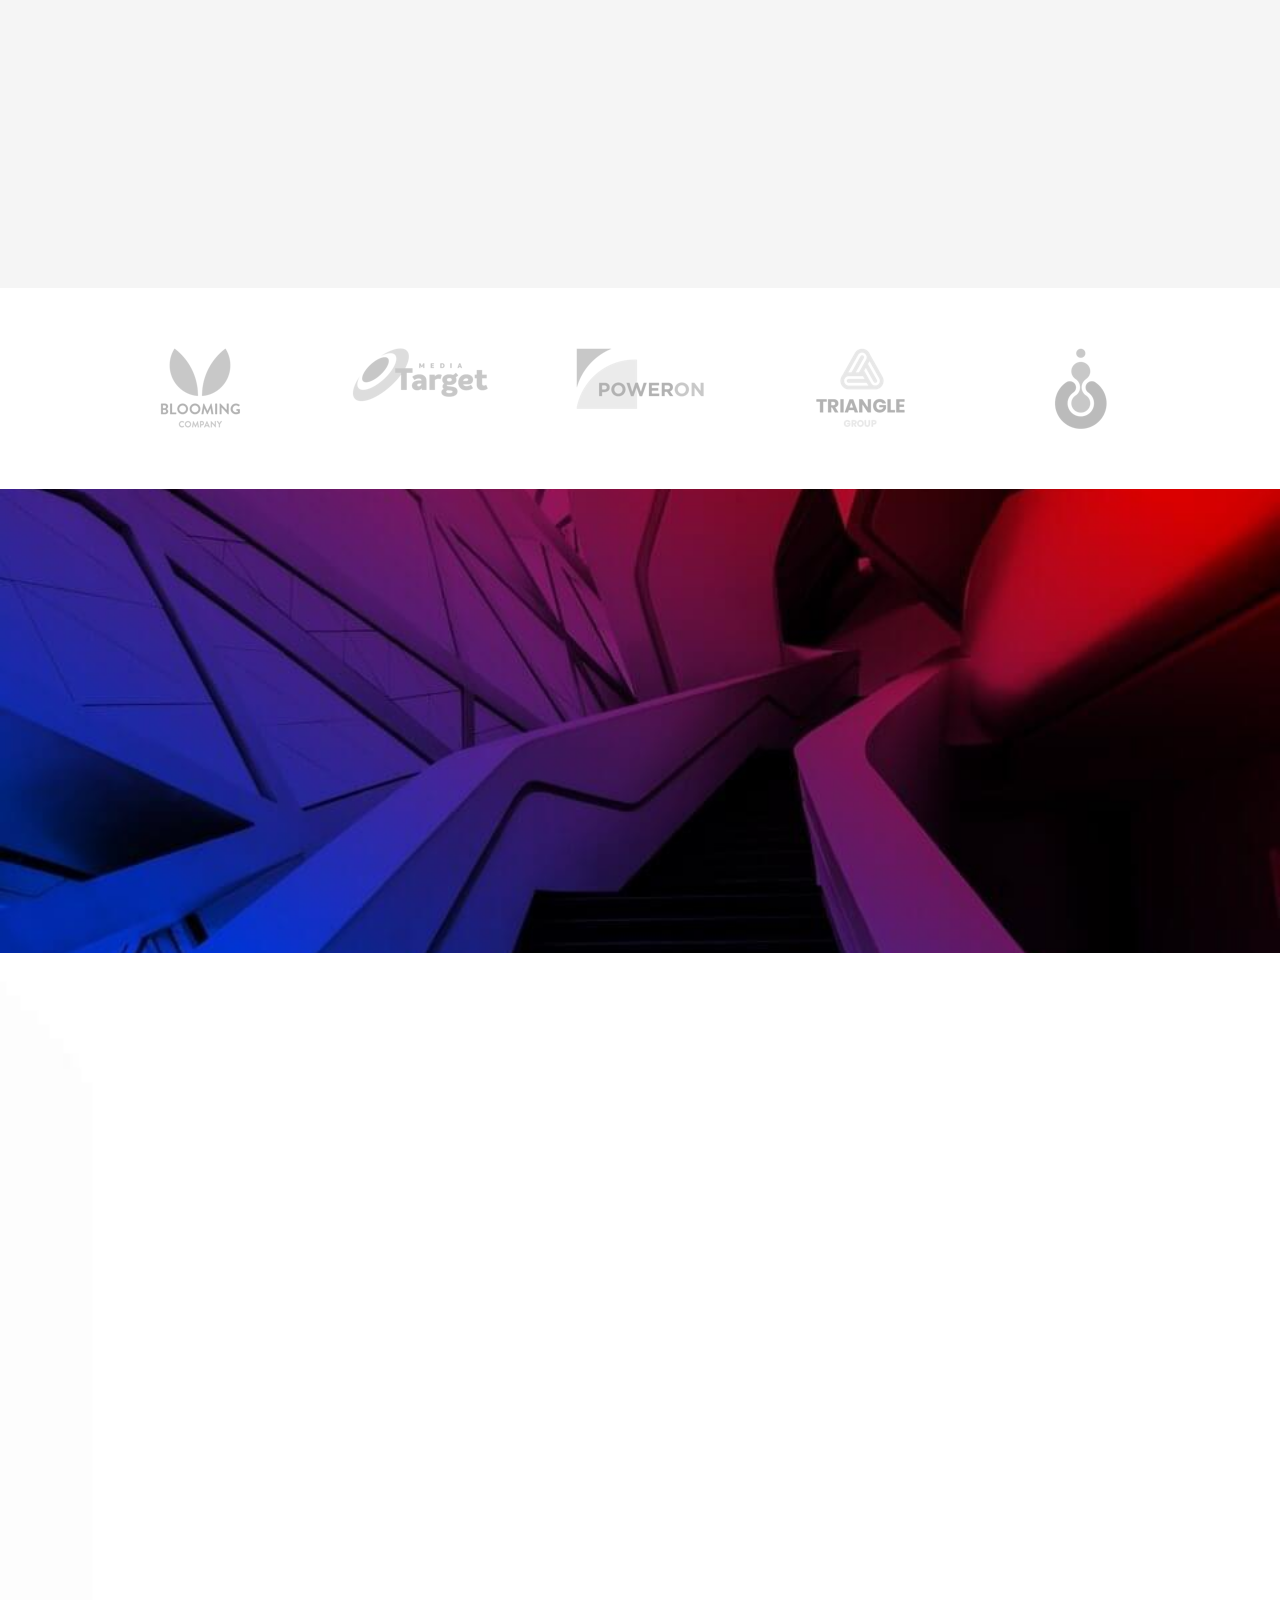
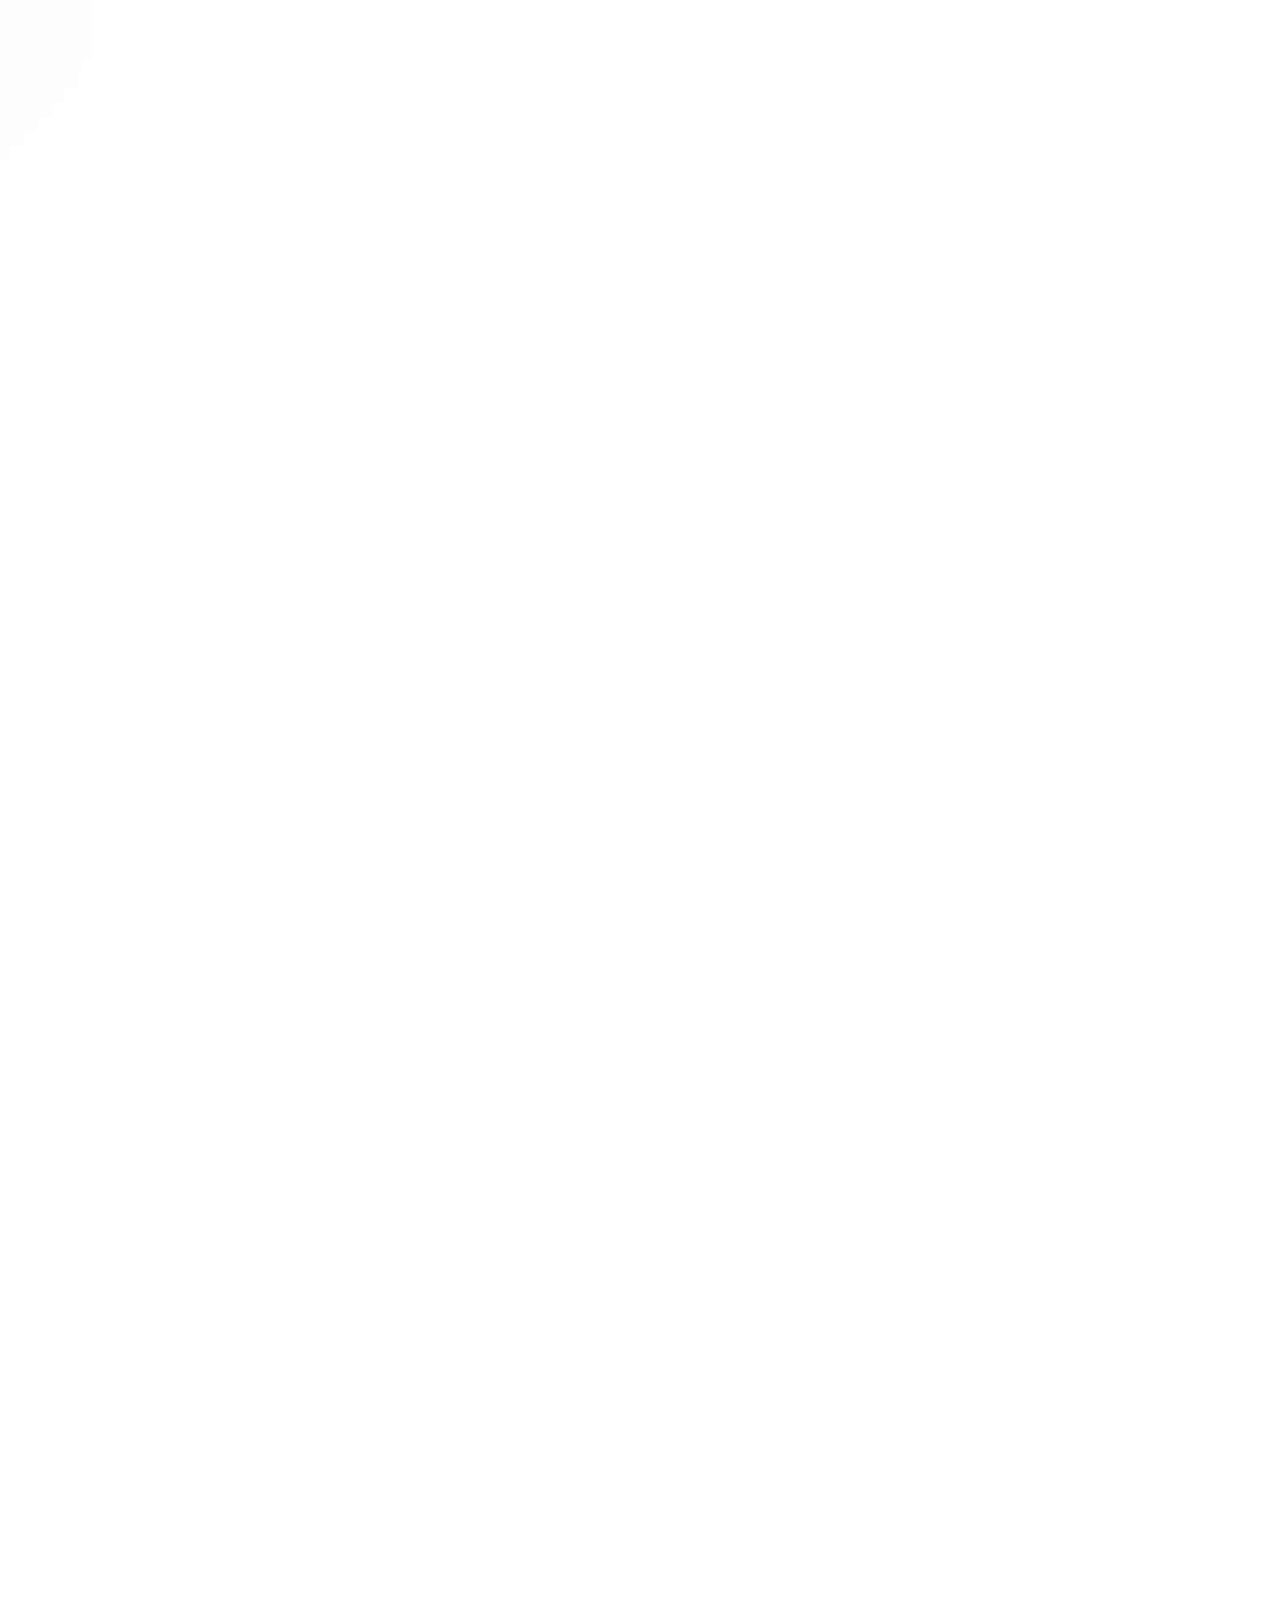
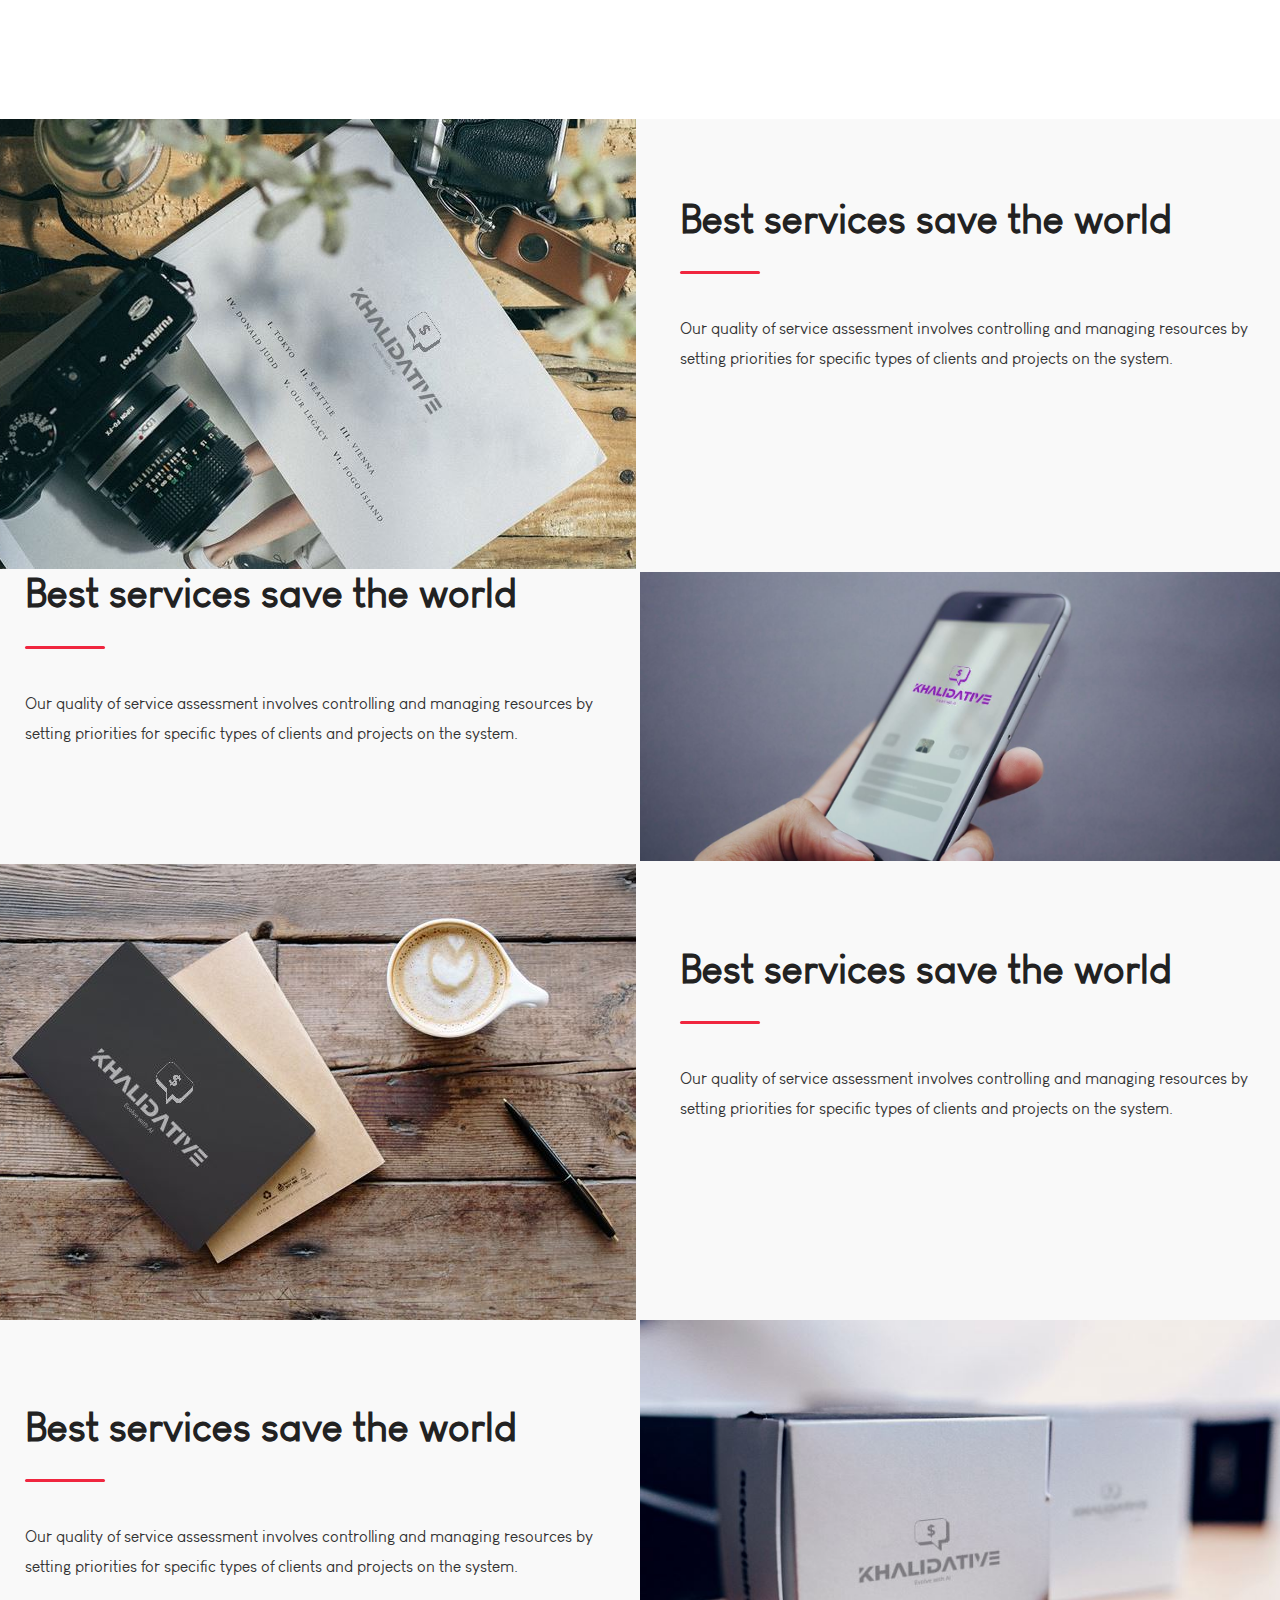
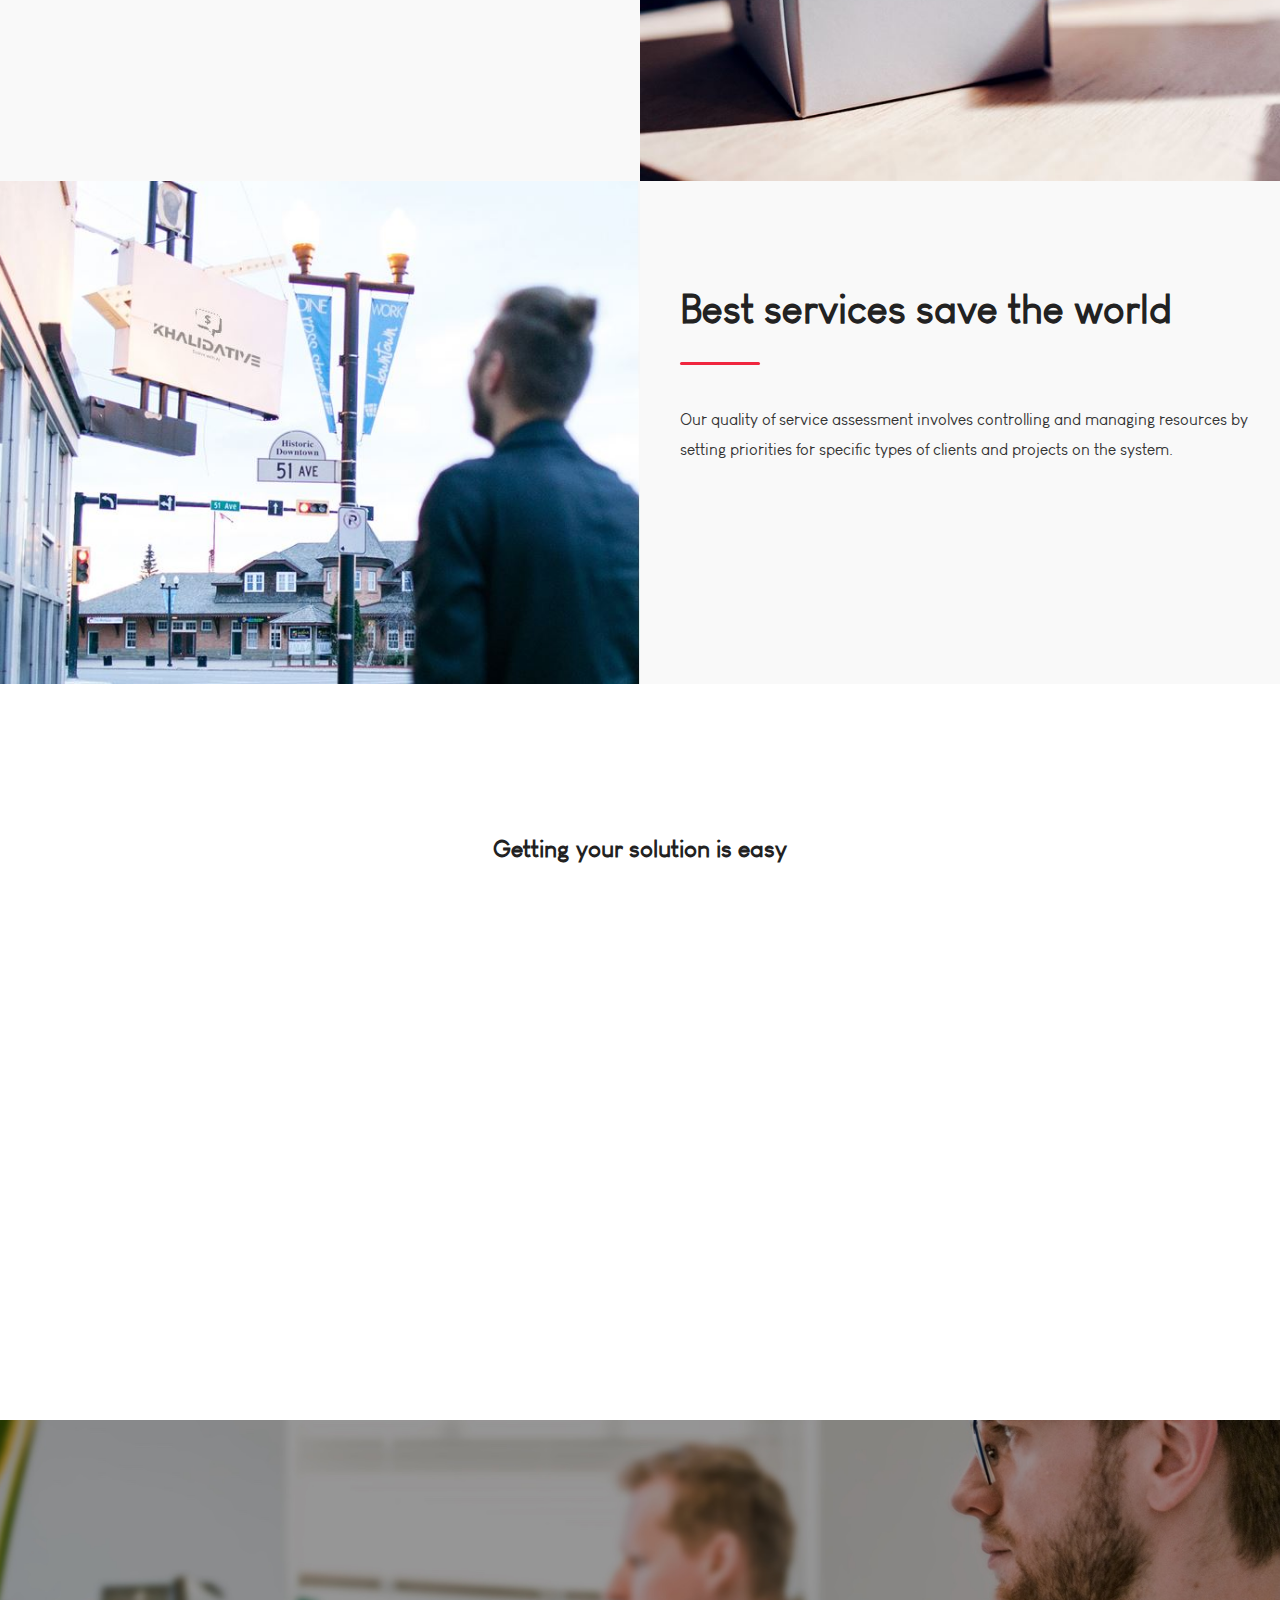
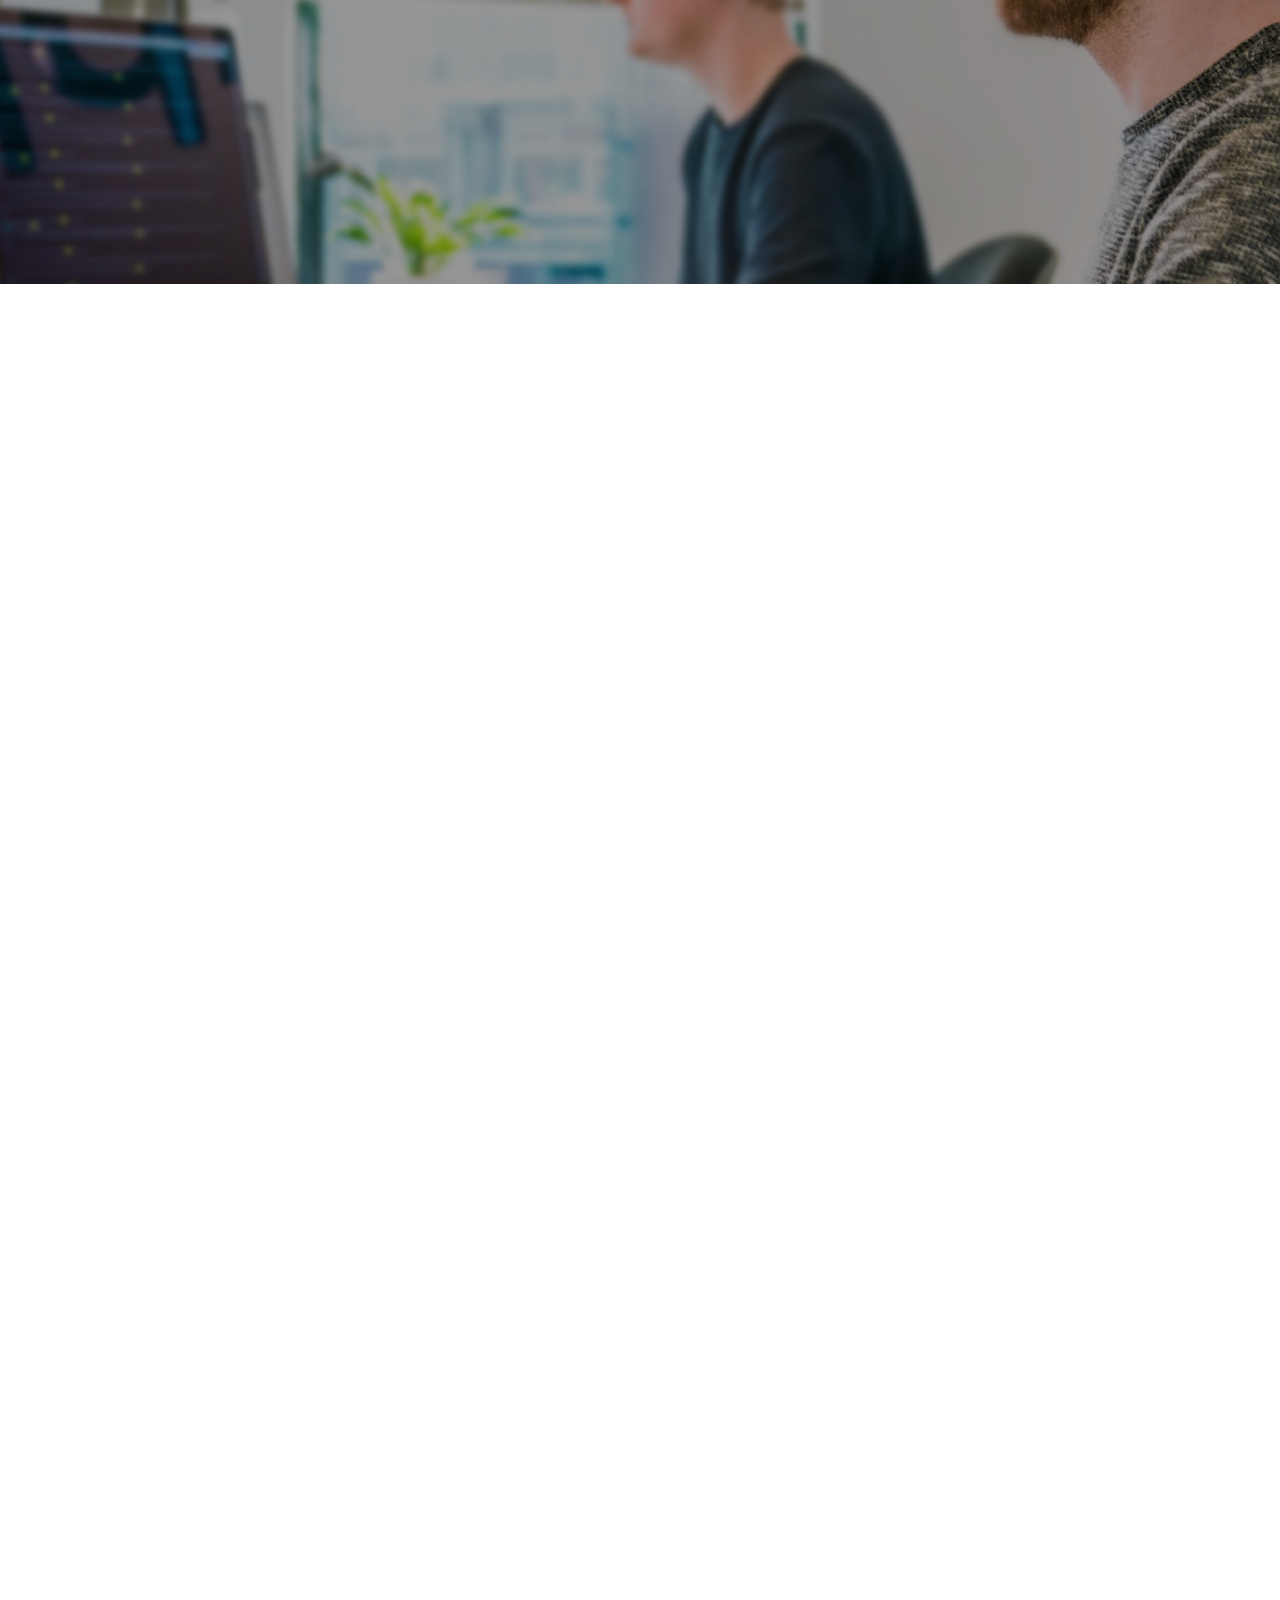
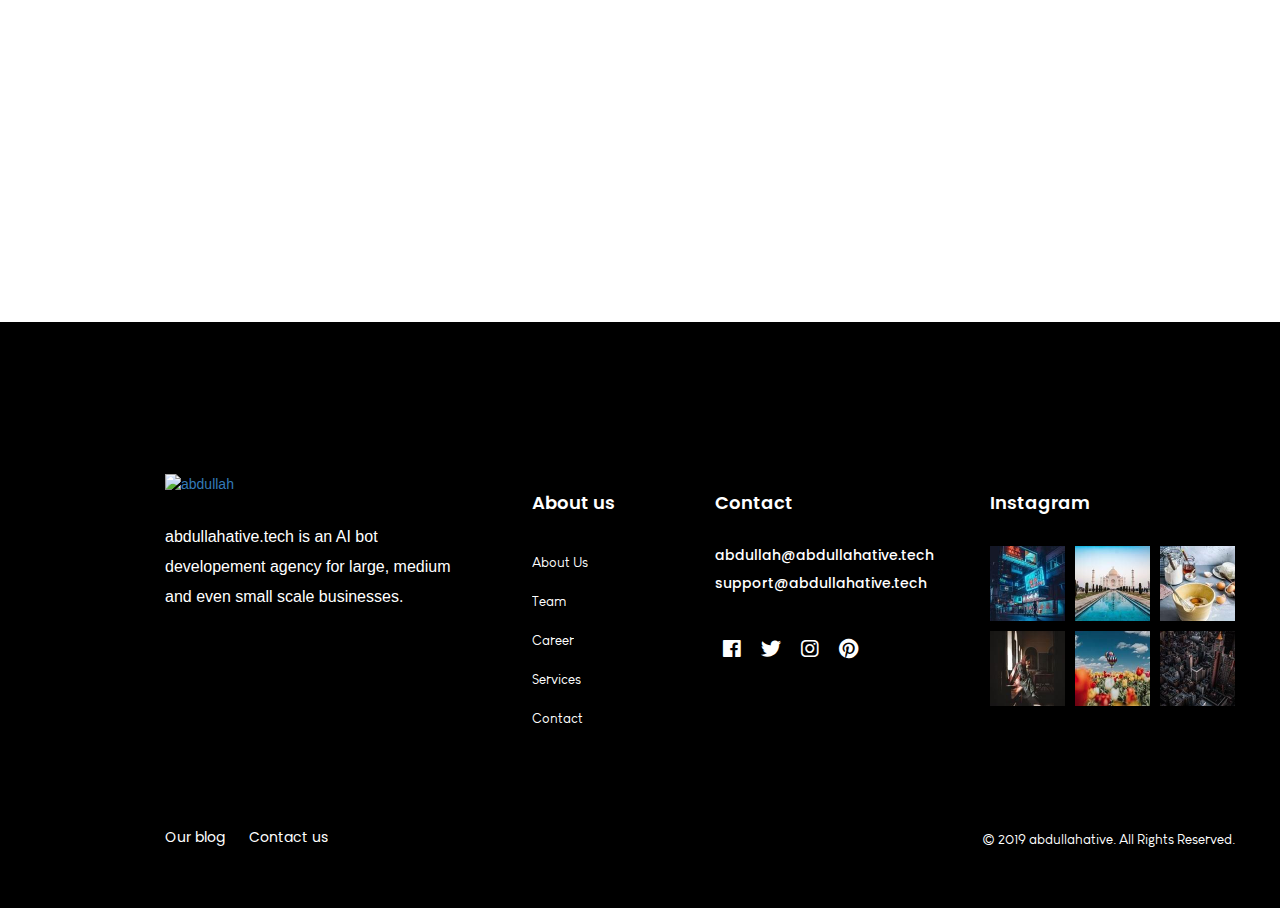
==== commit 36b88334: "Index.html" ====
--- a/index.html
+++ b/index.html
@@ -4,32 +4,32 @@
 <head>
     <meta charset="utf-8">
     <meta http-equiv="x-ua-compatible" content="ie=edge">
-    <title>ibaabin | The AI Titan</title>
-    <meta name="description" content="abdullah | The AI Titan">
+    <title>ibrahim| The AI Titan</title>
+    <meta name="description" content="Ibrahim | The AI Titan">
     <meta name="viewport" content="width=device-width, initial-scale=1, shrink-to-fit=no">
 
 <meta name="viewport" content="width=device-width, initial-scale=1, shrink-to-fit=no">
 <meta name="format-detection" content="telephone=no">
 <meta name="theme-color" content="#7647a2"/>
 <meta name="HandheldFriendly" content="true" />
-<meta name="author" content="abdullah">
-<meta name="keywords" content="abdullahative, abdullahative.tech, tech, abdullah, abdullah mohamed, mohamed abdullah, chatbot, chat, bot, chatbot, AI, facebook messenger, messenger, works, showcase, portfolio, highlight, projects, modern, agency, digital">
+<meta name="author" content="Ibrahim">
+<meta name="keywords" content=",Ibrahim, Ibrahim.tech, tech, Ibrahim,Noor Ibrahim, , chatbot, chat, bot, chatbot, AI, facebook messenger, messenger, works, showcase, portfolio, highlight, projects, modern, agency, digital">
 
 <!-- SOCIAL MEDIA META -->
-<meta property="og:description" content="abdullah | The AI Titan">
-<meta property="og:image" content="../../www.abdullahative.tech/img/icons/.jpg">
-<meta property="og:site_name" content="abdullahative">
-<meta property="og:title" content="abdullahative">
+<meta property="og:description" content="Ibrahim | The AI Titan">
+<meta property="og:image" content="../../www.Ibrahim.tech/img/icons/.jpg">
+<meta property="og:site_name" content="Ibrahim">
+<meta property="og:title" content="Ibrahim">
 <meta property="og:type" content="website">
-<meta property="og:url" content="https://www.abdullahative.tech/index">
+<meta property="og:url" content="https://www.Ibrahim.tech/index">
 
 <!-- TWITTER META -->
 <meta name="twitter:card" content="summary">
-<meta name="twitter:site" content="@abdullahativeTECH">
-<meta name="twitter:creator" content="@abdullahativeTECH">
-<meta name="twitter:title" content="abdullahativeTECH">
-<meta name="twitter:description" content="abdullah | The AI Titan">
-<meta name="twitter:image" content="../../www.abdullahative.tech/img/icons/logo.jpg">
+<meta name="twitter:site" content="@IbrahimTECH">
+<meta name="twitter:creator" content="@IbrahimTECH">
+<meta name="twitter:title" content="IbrahimTECH">
+<meta name="twitter:description" content="Ibrahim | The AI Titan">
+<meta name="twitter:image" content="../../www.Ibrahim.tech/img/icons/logo.jpg">
 
 
     <!-- Favicon -->
@@ -446,7 +446,7 @@
                                     <div class="brand move-up wow" data-wow-delay="0.22s"><a href="#"><img src="img/slack.png"
                                                 alt="logo image"></a> </div>
                                 </div>
-                            </div>
+                            </div>j
                         </div>
                     </div>
                 </div>
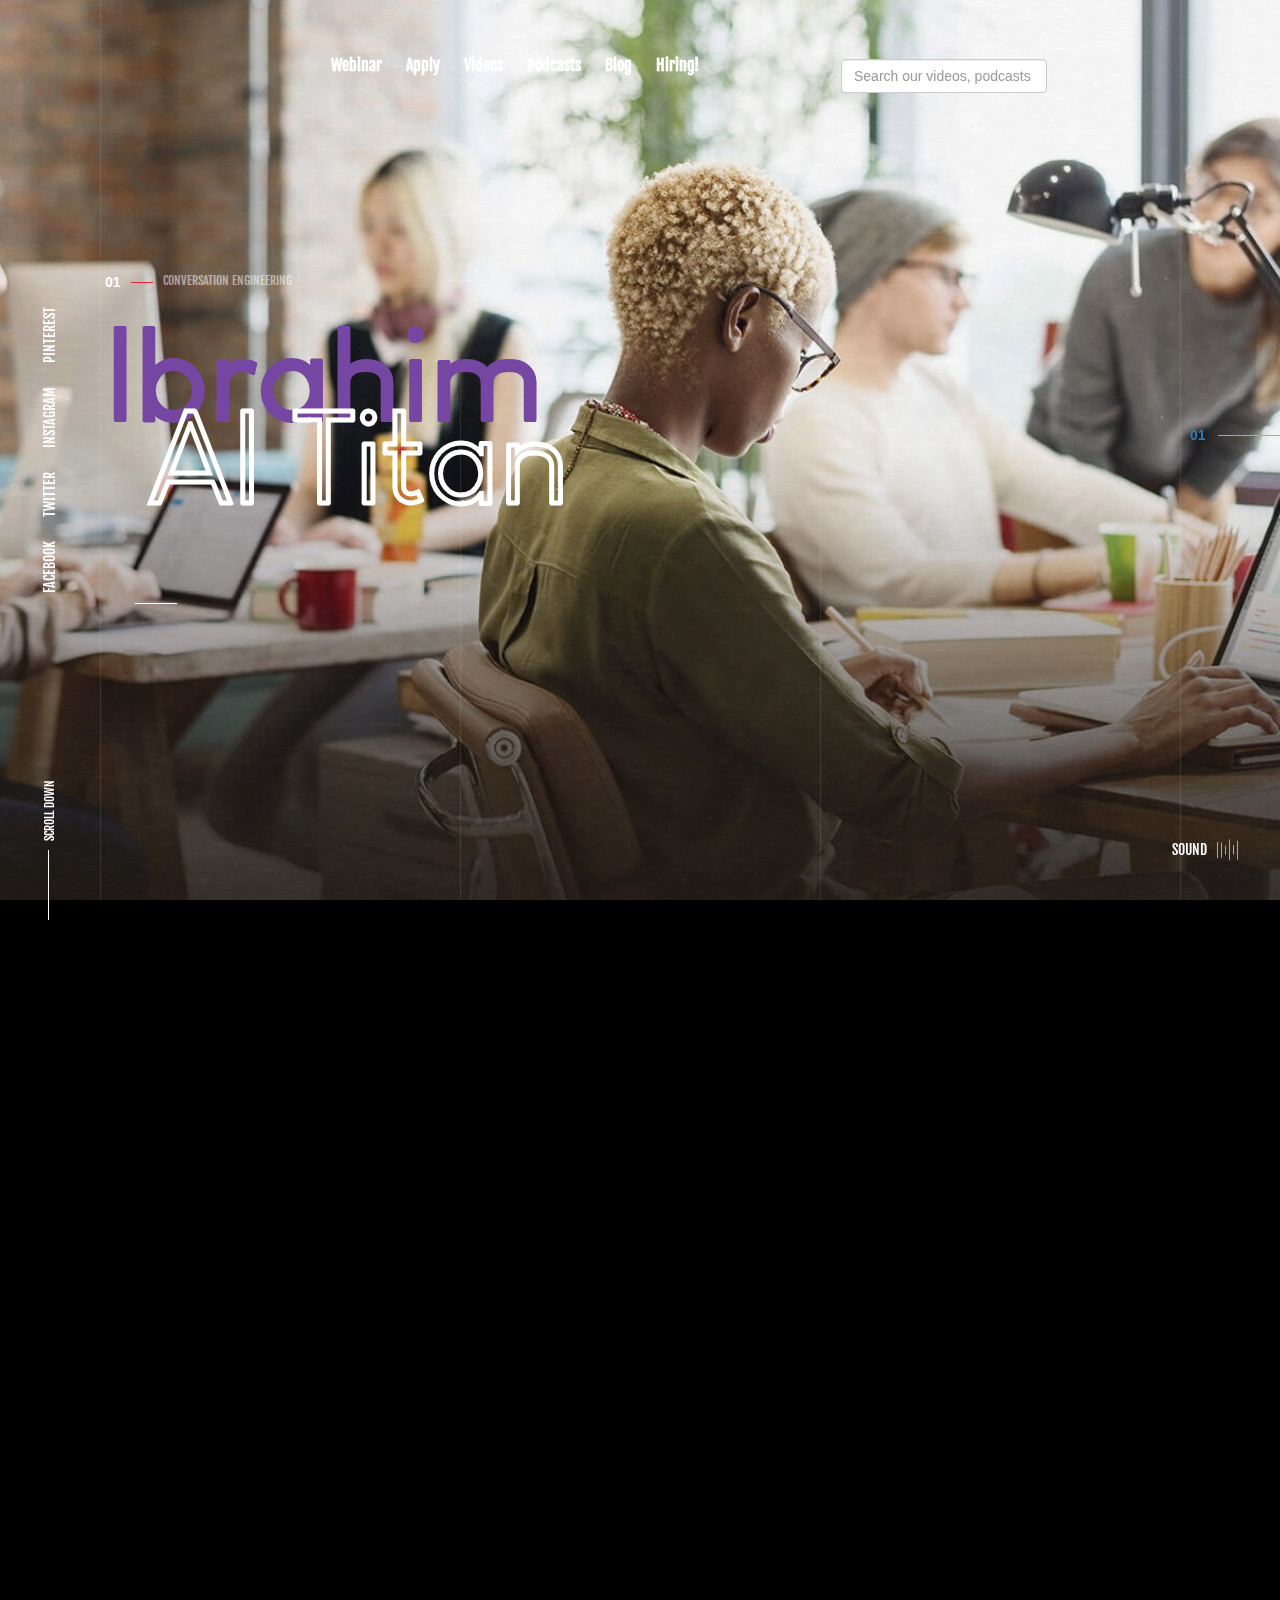
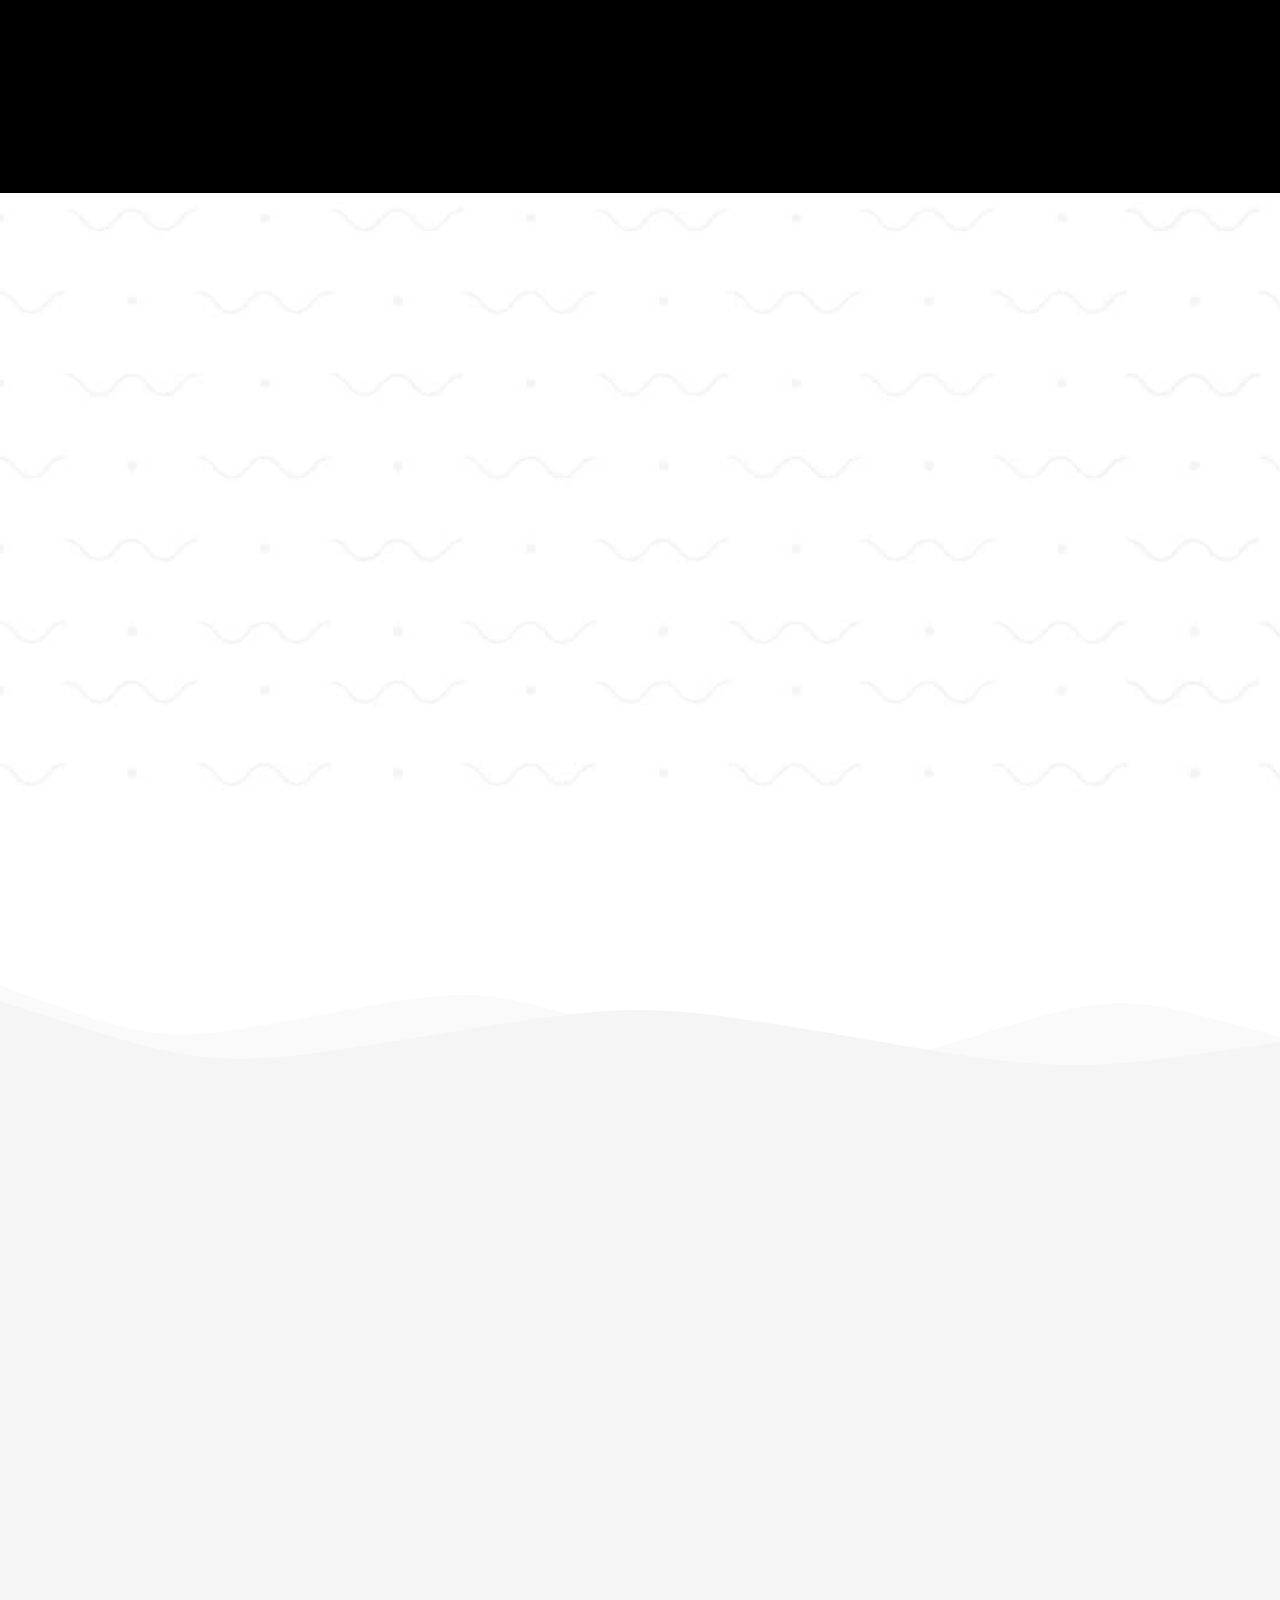
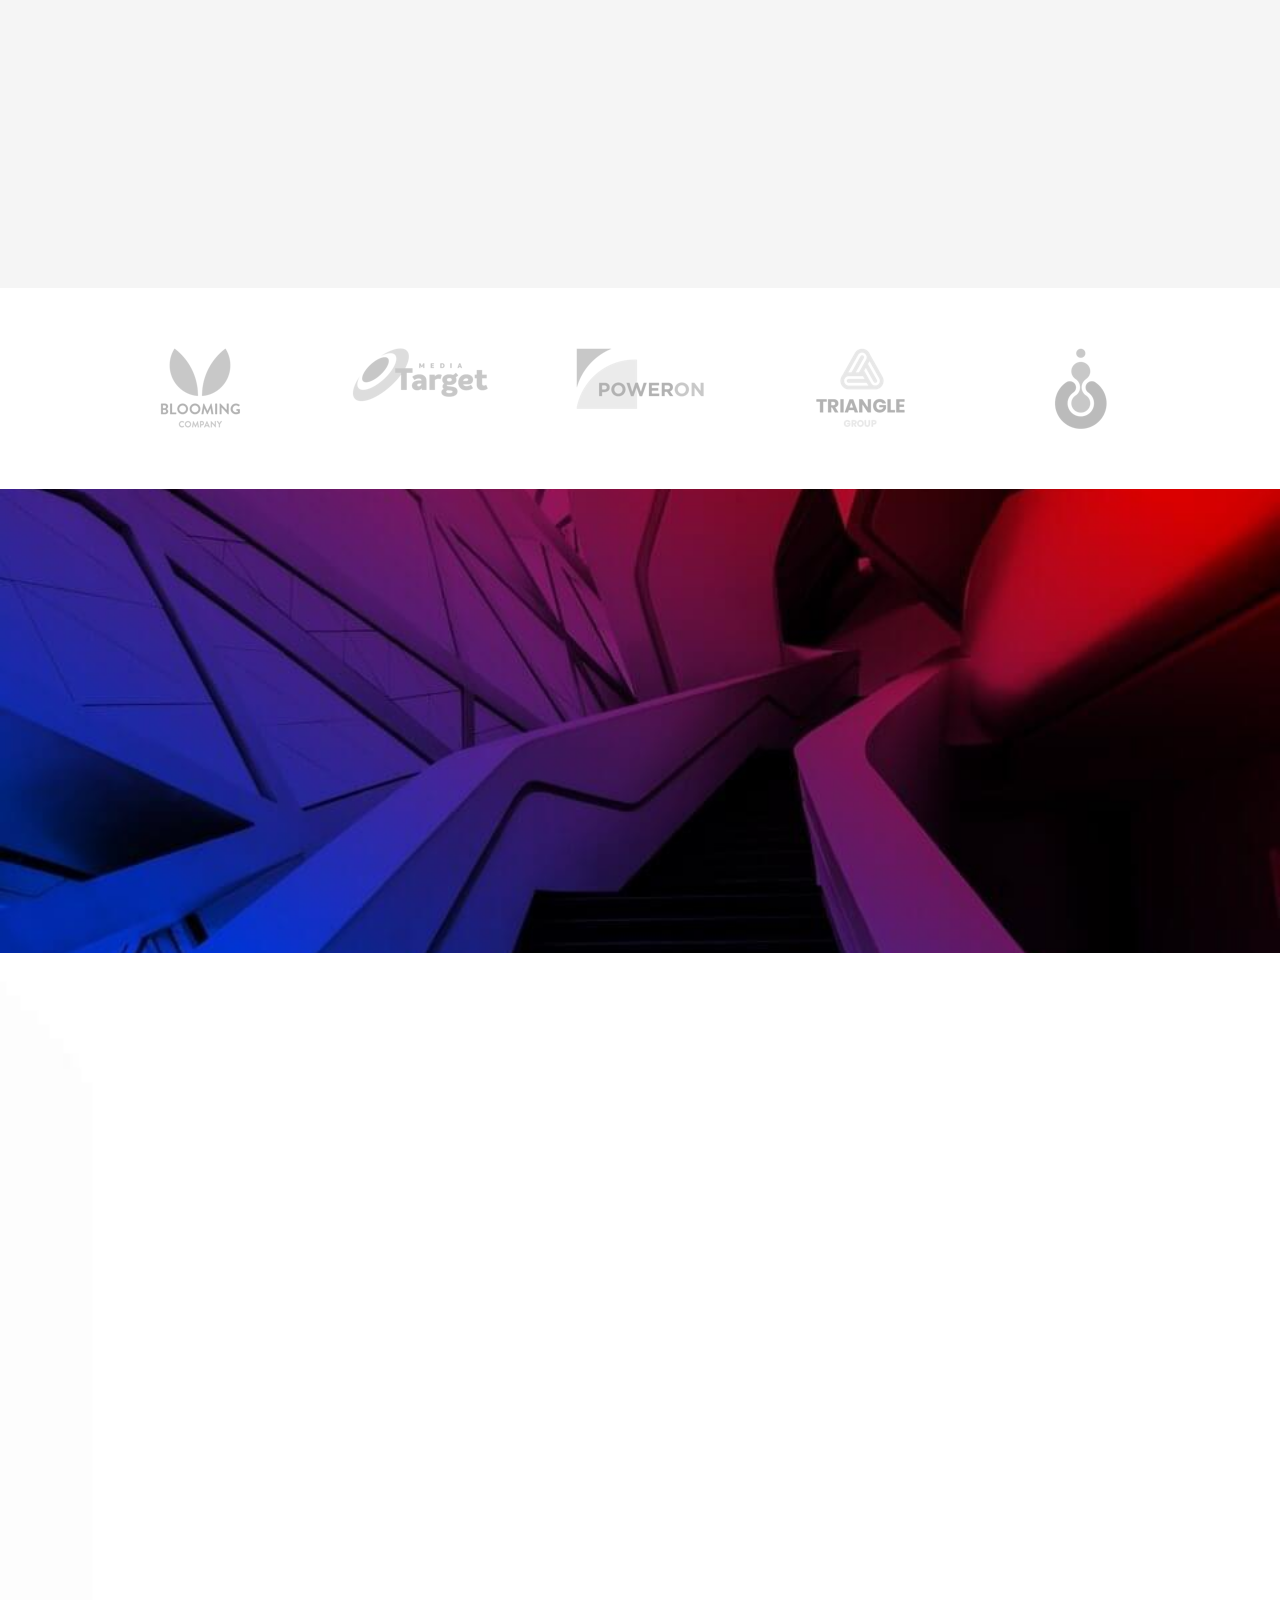
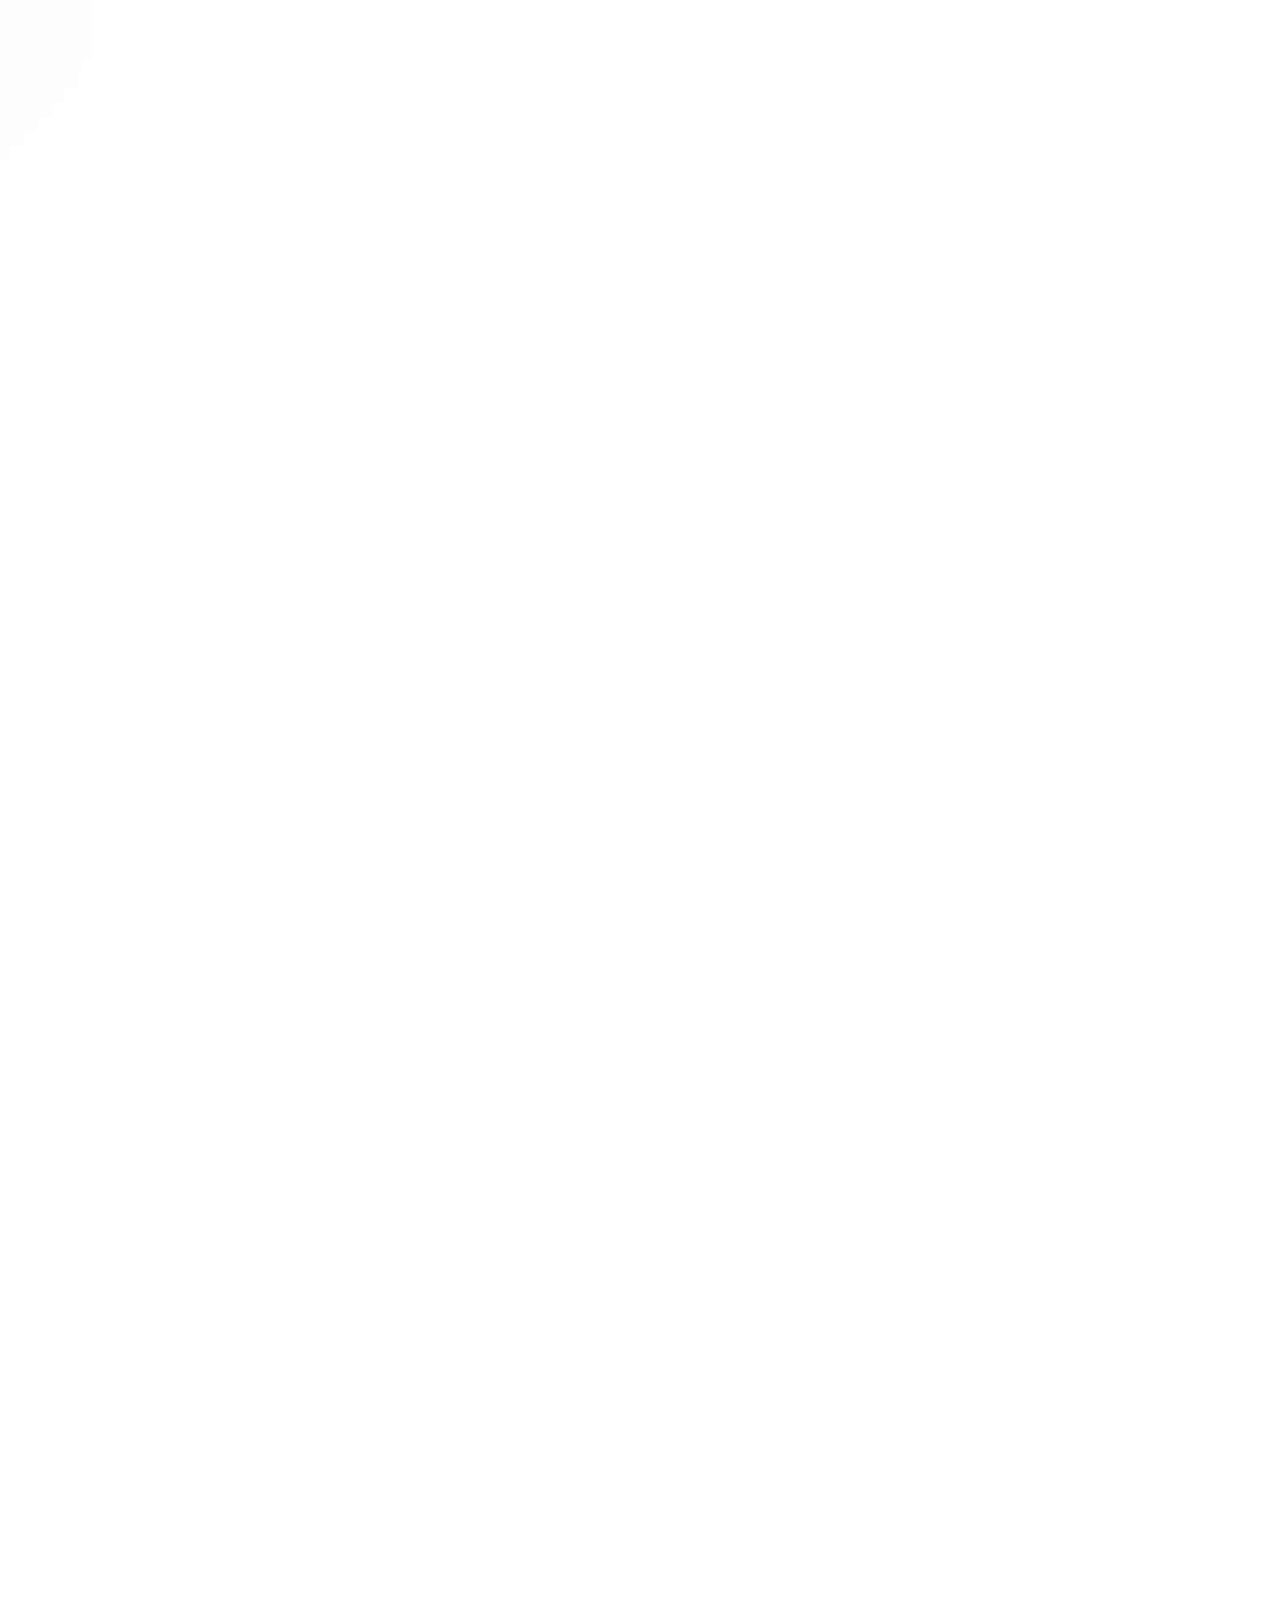
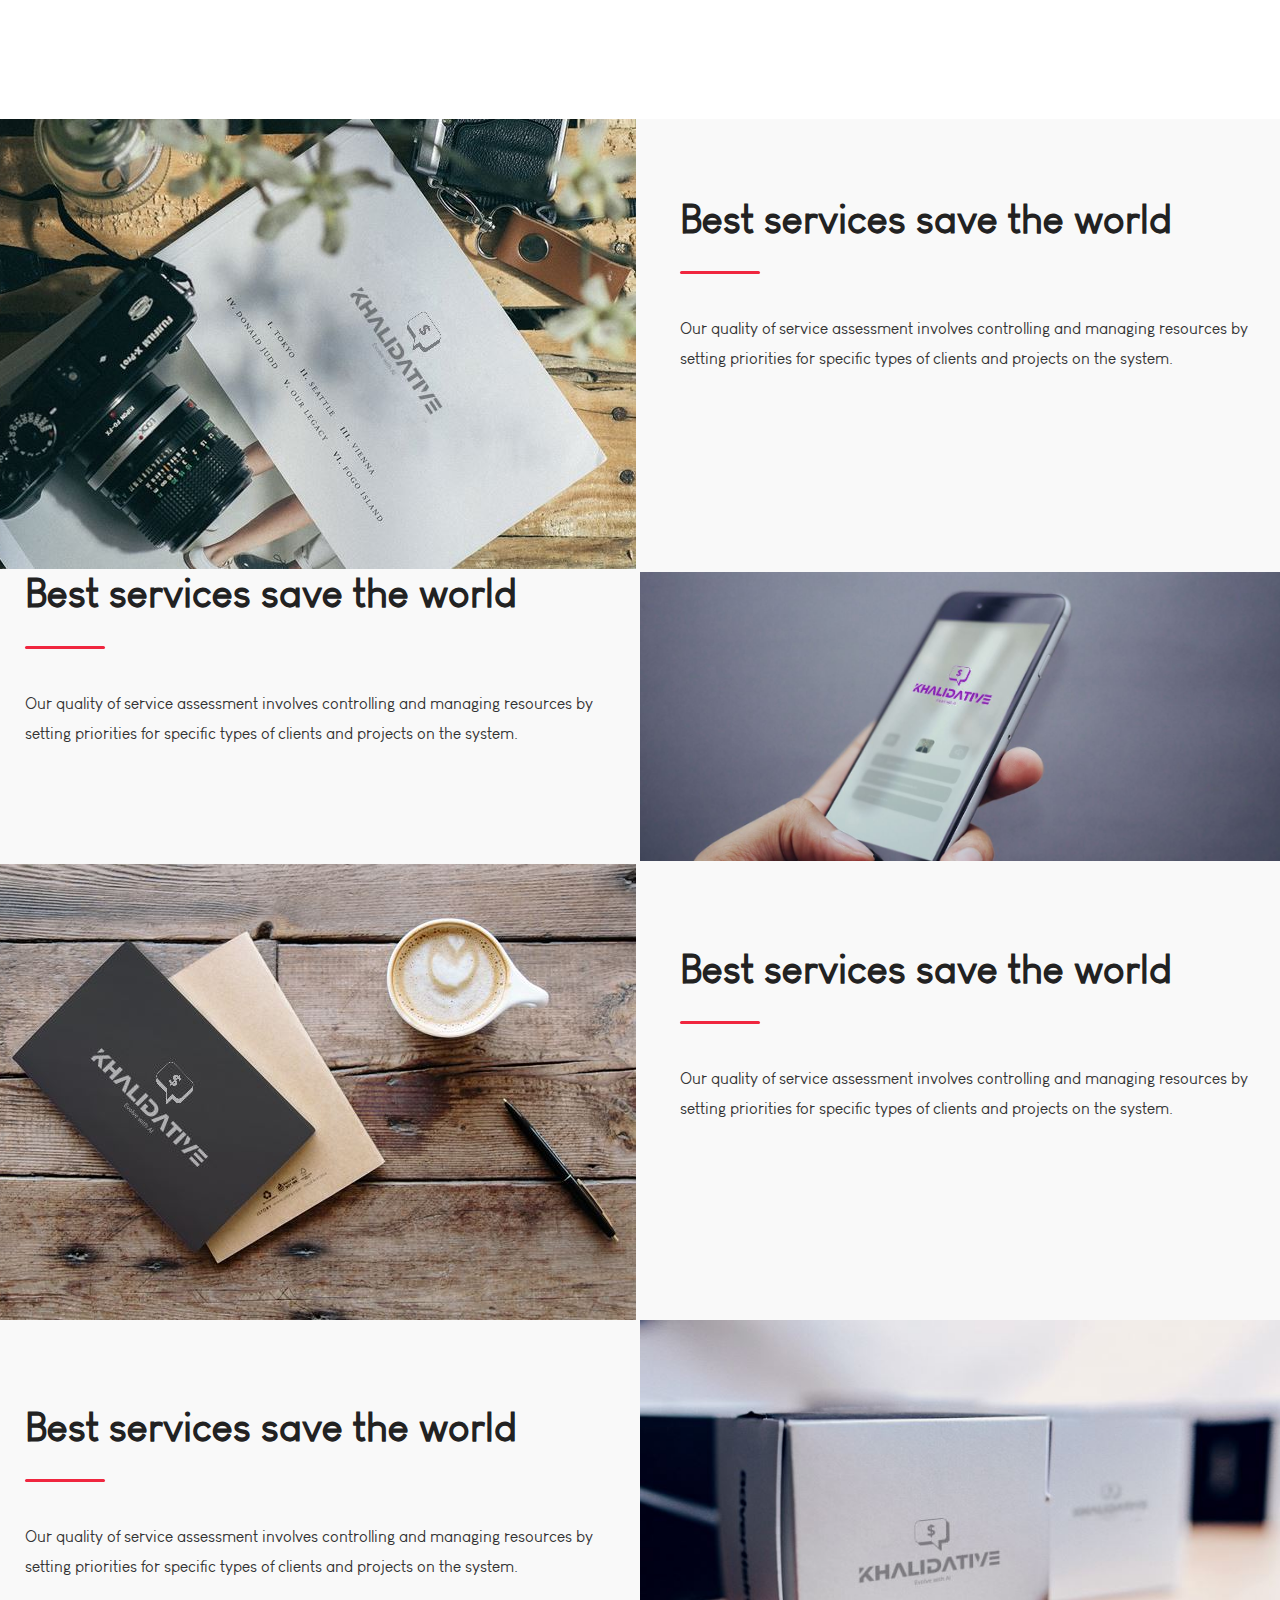
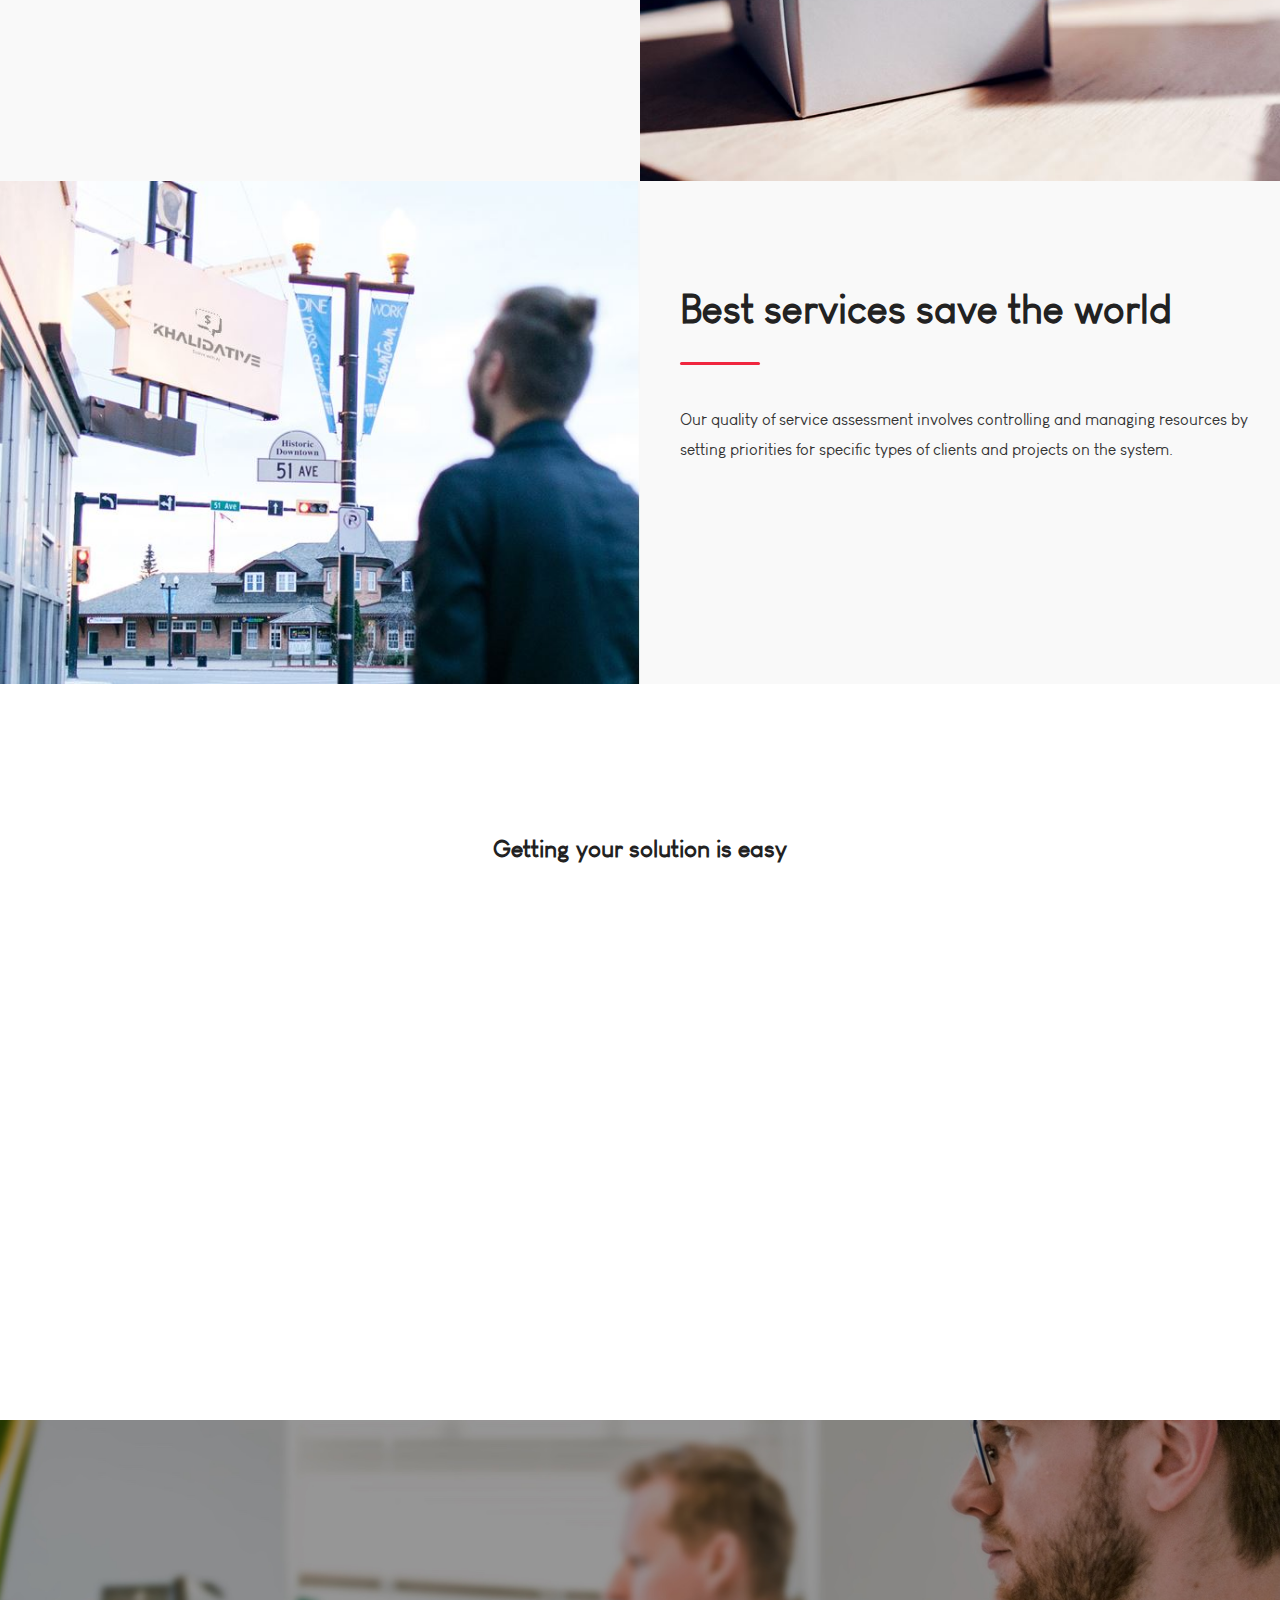
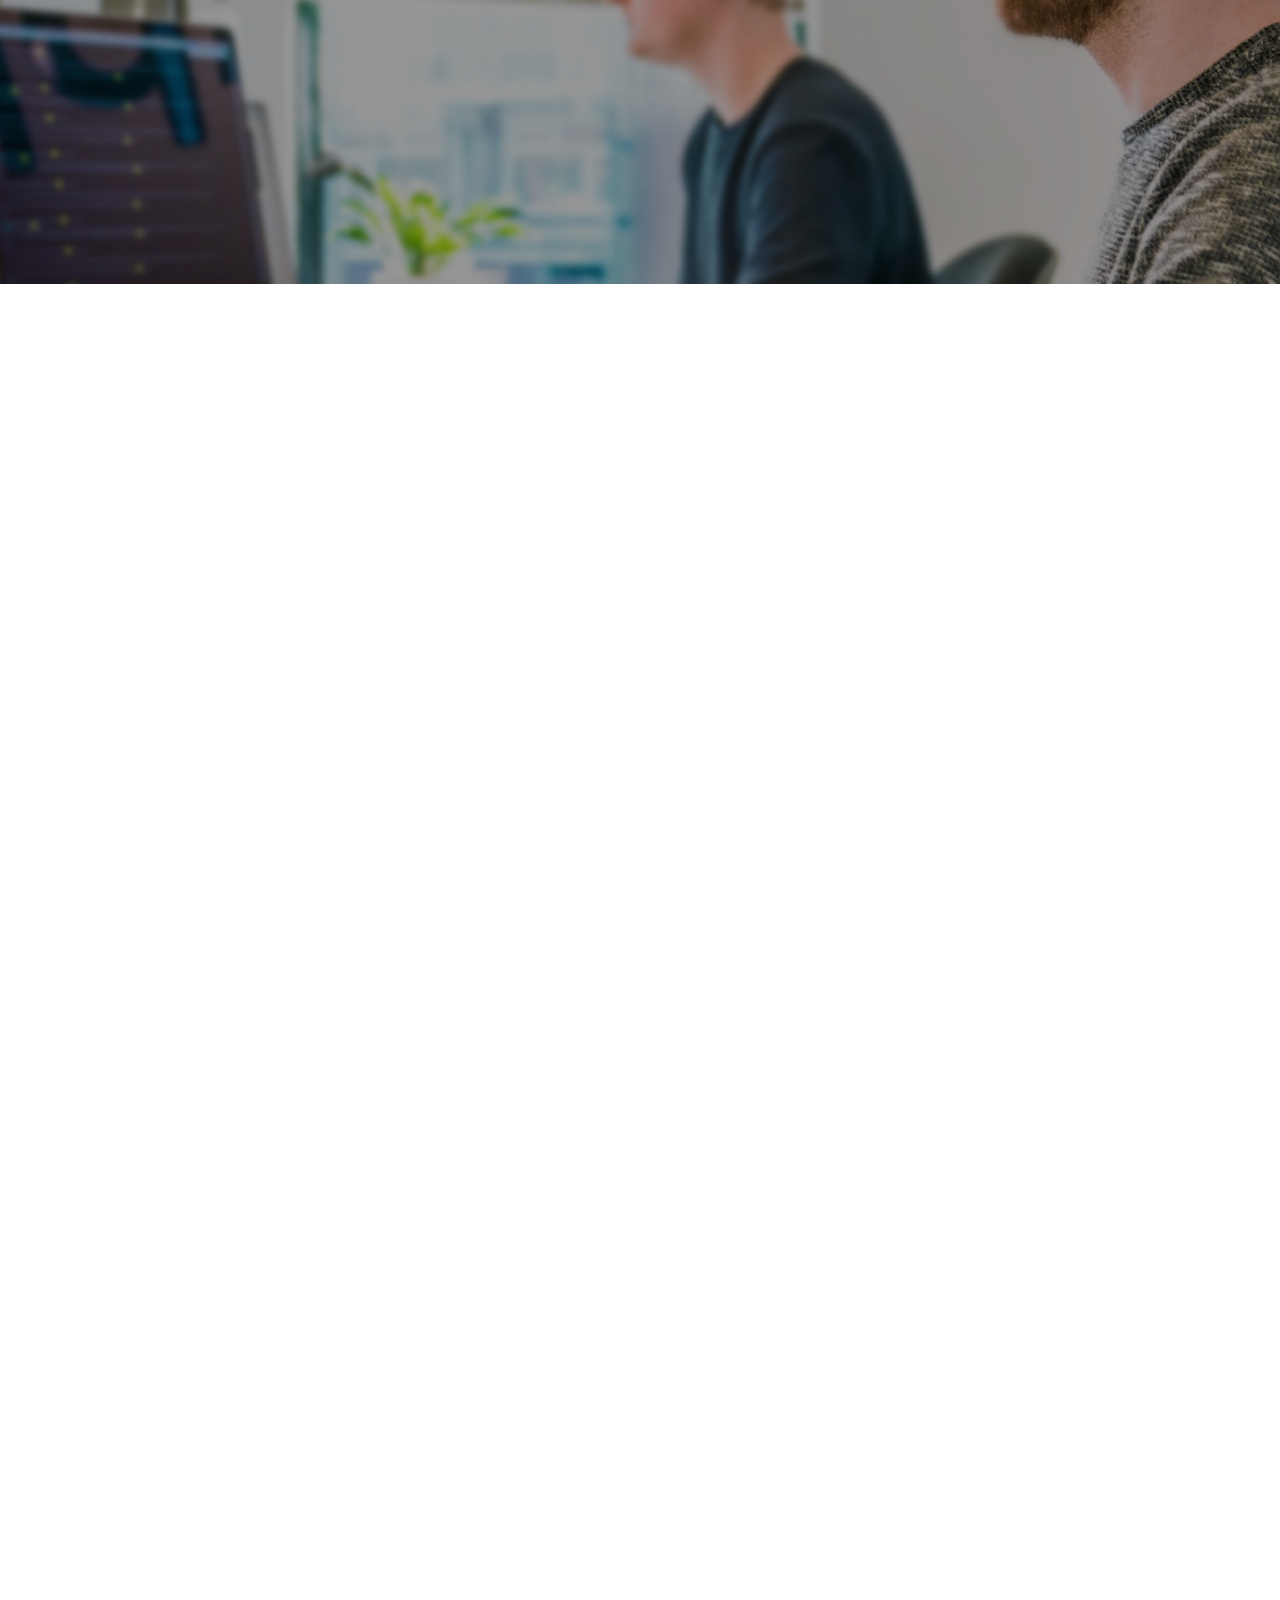
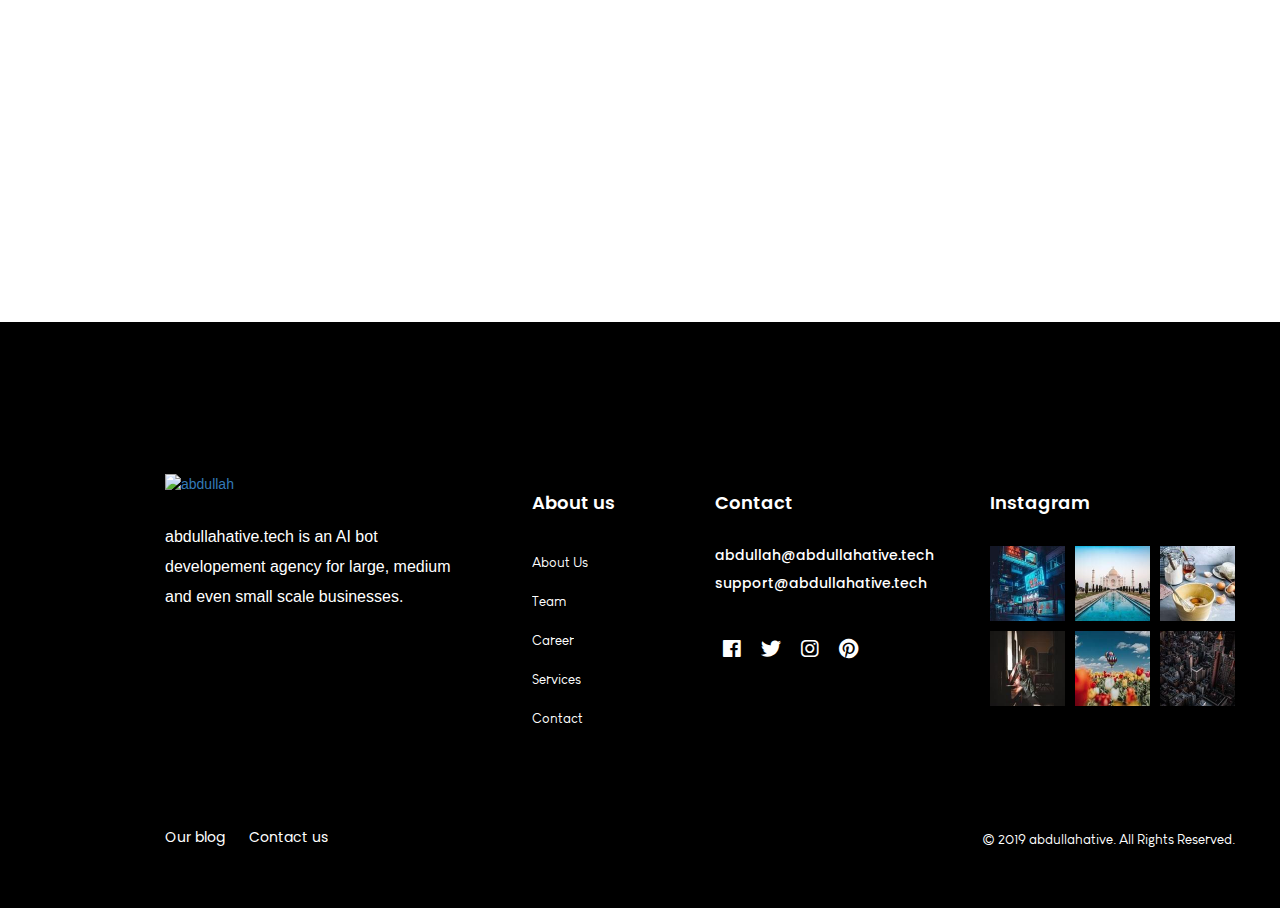
==== commit 4be8797e: "Update index.html" ====
--- a/index.html
+++ b/index.html
@@ -170,7 +170,7 @@
                         <div class="header-left flex-20">
                             <div class="logo">
                                 <a href="index.html">
-                                    <img src="img/logo/logo2" alt="abdullah Images">
+                                    
                                 </a>
                             </div>
                         </div>
@@ -184,19 +184,19 @@
                                         <li class="lavel-1  slide--megamenu"><a href="#"><span>Webinar</span></a>
                                         </li>
 
-                                        <li class="lavel-1  slide-dropdown"><a href="https://abdullah929415.typeform.com/to/IvYqsD"><span>Apply</span></a>
+                                        <li class="lavel-1  slide-dropdown"><a href="https://Ibrahim929415.typeform.com/to/IvYqsD"><span>Apply</span></a>
                                         </li>
 
                                         <li class="lavel-1  slide--megamenu"><a href="#"><span>Videos</span></a>
                                         </li>
 
-                                        <li class="lavel-1  slide--megamenu"><a href="https://blog.abdullahative.tech"><span>Podcasts</span></a>
+                                        <li class="lavel-1  slide--megamenu"><a href="https://blog.Ibrahim.tech"><span>Podcasts</span></a>
                                         </li>
 
-                                        <li class="lavel-1  slide--megamenu"><a href="https://blog.abdullahative.tech"><span>Blog</span></a>
+                                        <li class="lavel-1  slide--megamenu"><a href="https://blog.Ibrahim.tech"><span>Blog</span></a>
                                         </li>
 
-                                        <li class="lavel-1  slide--megamenu"><a href="http://abdullahative.team"><span>Hiring!</span></a>
+                                        <li class="lavel-1  slide--megamenu"><a href="http://Ibrahim.team"><span>Hiring!</span></a>
                                         </li>
 
                                     </ul>
@@ -255,10 +255,10 @@
 
         <aside class="left-side">
           <ul>
-            <li><a href="https://www.facebook.com/abdullabahaudeen/">FACEBOOK</a></li>
-            <li><a href="https://twitter.com/abdullahativeTECH/">TWITTER</a></li>
-            <li><a href="https://www.instagram.com/a_bdullah_official_/">INSTAGRAM</a></li>
-            <li><a href="https://pinterest.com/abdullahativeTECH/">PINTEREST</a></li>
+            <li><a href="https://www.facebook.com/Ibrahim/">FACEBOOK</a></li>
+            <li><a href="https://twitter.com/its_ibrahim__/">TWITTER</a></li>
+            <li><a href="https://www.instagram.com/its.ibrahim__/">INSTAGRAM</a></li>
+            <li><a href="https://pinterest.com/IbrahimTECH/">PINTEREST</a></li>
           </ul>
         </aside>
         <!-- end left-side -->
